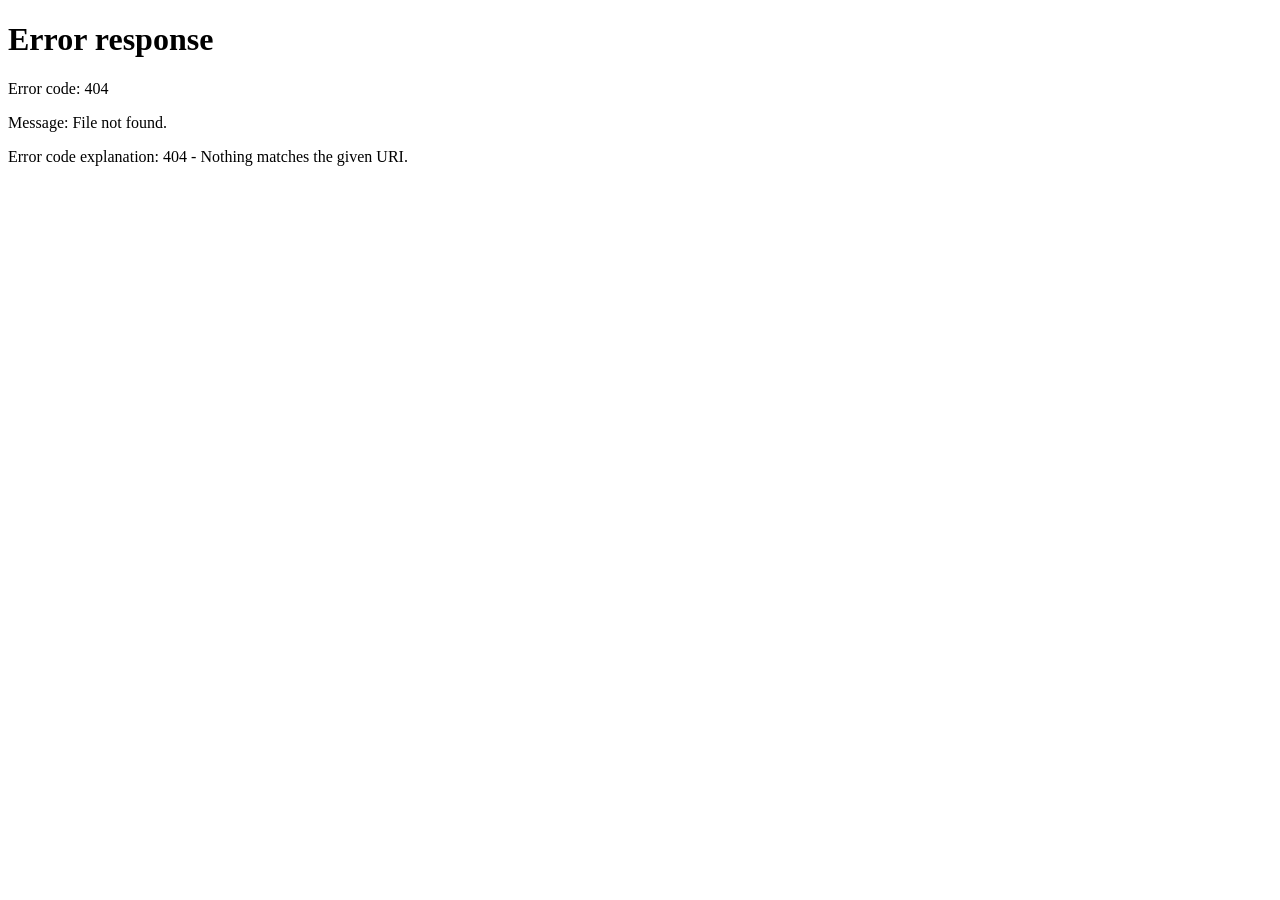
==== index.html @ aad043ec "Add faculty landing page for QR attendance" ====
<!doctype html><html lang="en"><head><meta charset="utf-8"><meta name="viewport" content="width=device-width,initial-scale=1"><title>IGMCRI UG Attendance</title><meta http-equiv="refresh" content="0;url=Dynamic_QR_Faculty.html"></head><body><a href="Dynamic_QR_Faculty.html">Open Faculty QR Generator</a></body></html>
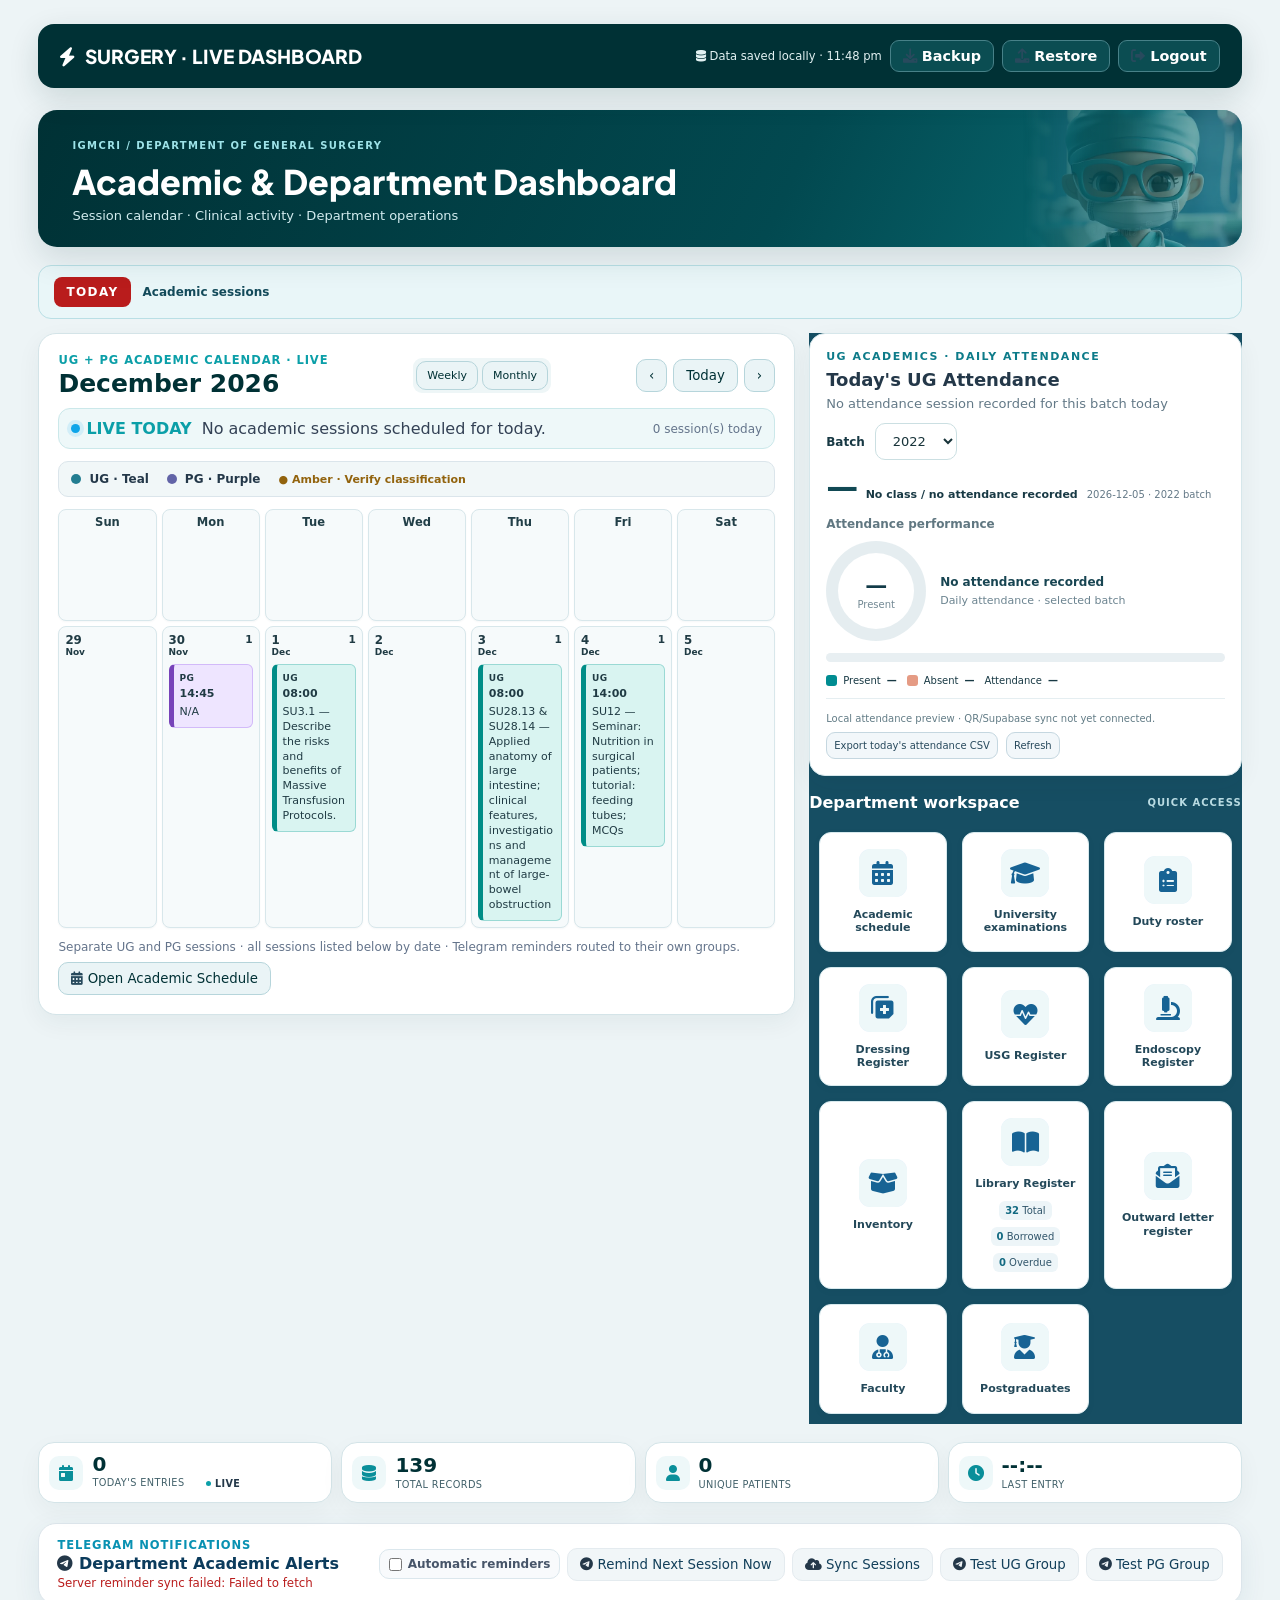
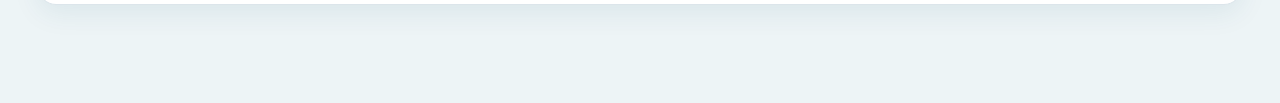
==== commit 7638904b: "Publish latest IGMCRI General Surgery dashboard" ====
--- a/index.html
+++ b/index.html
@@ -1 +1,4138 @@
-<!doctype html><html lang="en"><head><meta charset="utf-8"><meta name="viewport" content="width=device-width,initial-scale=1"><title>IGMCRI UG Attendance</title><meta http-equiv="refresh" content="0;url=Dynamic_QR_Faculty.html"></head><body><a href="Dynamic_QR_Faculty.html">Open Faculty QR Generator</a></body></html>+<!DOCTYPE html>
+<html lang="en">
+<head>
+    <meta charset="UTF-8">
+    <meta name="viewport" content="width=device-width, initial-scale=1.0">
+    <title>Department of General Surgery | IGMC &amp; RI, Puducherry</title>
+    <meta name="description" content="Department of General Surgery, IGMC & RI Puducherry — academic calendar, clinical registers, teaching and departmental resources.">
+    <!-- Font Awesome 6 (free) -->
+    <link rel="stylesheet" href="https://cdnjs.cloudflare.com/ajax/libs/font-awesome/6.0.0-beta3/css/all.min.css">
+    <style>
+        * {
+            margin: 0;
+            padding: 0;
+            box-sizing: border-box;
+            font-family: 'Segoe UI', Roboto, system-ui, sans-serif;
+        }
+
+        body {
+            background: #f1f5f9;
+            min-height: 100vh;
+            display: flex;
+            align-items: center;
+            justify-content: center;
+        }
+
+        /* ---------- LOGIN ---------- */
+        #loginPage {
+            width: 100%;
+            max-width: 420px;
+            padding: 20px;
+        }
+
+        .login-card {
+            background: white;
+            border-radius: 28px;
+            padding: 40px 30px;
+            box-shadow: 0 20px 40px rgba(0,0,0,0.08);
+            text-align: center;
+        }
+
+        .login-card .institute {
+            font-size: 1.1rem;
+            font-weight: 500;
+            color: #1e4a6b;
+            letter-spacing: 0.3px;
+        }
+
+        .login-card h2 {
+            color: #0b3b5c;
+            font-weight: 600;
+            font-size: 1.4rem;
+            margin: 6px 0 4px;
+        }
+
+        .login-card .sub {
+            color: #2c6b8f;
+            font-weight: 400;
+            font-size: 0.9rem;
+            margin-bottom: 28px;
+            border-bottom: 2px solid #e2e8f0;
+            padding-bottom: 14px;
+        }
+
+        .input-group {
+            margin-bottom: 18px;
+            text-align: left;
+        }
+
+        .input-group label {
+            display: block;
+            font-size: 0.8rem;
+            font-weight: 600;
+            color: #334155;
+            margin-bottom: 5px;
+            letter-spacing: 0.5px;
+        }
+
+        .input-group input {
+            width: 100%;
+            padding: 12px 16px;
+            border: 1.5px solid #d1d9e6;
+            border-radius: 14px;
+            font-size: 0.95rem;
+            transition: 0.2s;
+            background: #fafcff;
+        }
+
+        .input-group input:focus {
+            outline: none;
+            border-color: #1e6f9f;
+            box-shadow: 0 0 0 3px rgba(30, 111, 159, 0.12);
+        }
+
+        .login-btn {
+            width: 100%;
+            padding: 13px;
+            background: #0b3b5c;
+            color: white;
+            border: none;
+            border-radius: 40px;
+            font-size: 1rem;
+            font-weight: 600;
+            cursor: pointer;
+            transition: 0.2s;
+            margin-top: 6px;
+        }
+
+        .login-btn:hover {
+            background: #134b70;
+            transform: scale(1.01);
+        }
+
+        .forgot {
+            display: block;
+            margin-top: 16px;
+            font-size: 0.8rem;
+            color: #4a6f8a;
+            text-decoration: none;
+        }
+
+        .forgot:hover {
+            text-decoration: underline;
+        }
+
+        /* ---------- DASHBOARD ---------- */
+        #dashboardPage {
+            display: none;
+            width: 100%;
+            max-width: 1360px;
+            padding: 24px;
+            margin: 0 auto;
+        }
+
+        .dash-header {
+            display: flex;
+            justify-content: space-between;
+            align-items: center;
+            background: white;
+            padding: 14px 28px;
+            border-radius: 40px;
+            box-shadow: 0 4px 12px rgba(0,0,0,0.02);
+            margin-bottom: 32px;
+            flex-wrap: wrap;
+        }
+
+        .dash-header h1 {
+            font-size: 1.4rem;
+            font-weight: 600;
+            color: #0b3b5c;
+        }
+
+        .dash-header h1 i {
+            color: #1e6f9f;
+            margin-right: 10px;
+        }
+
+        .dash-header .logout-btn {
+            background: #eef2f6;
+            border: none;
+            padding: 8px 22px;
+            border-radius: 40px;
+            font-weight: 600;
+            color: #1e293b;
+            cursor: pointer;
+            transition: 0.2s;
+            font-size: 0.9rem;
+        }
+
+        .dash-header .logout-btn:hover {
+            background: #d1d9e6;
+        }
+
+        /* Live Stats Bar */
+        .live-stats {
+            display: grid;
+            grid-template-columns: repeat(4, 1fr);
+            gap: 16px;
+            margin-bottom: 28px;
+        }
+
+        .stat-card {
+            background: white;
+            padding: 18px 16px;
+            border-radius: 20px;
+            box-shadow: 0 2px 8px rgba(0,0,0,0.04);
+            border: 1px solid #eef2f6;
+            text-align: center;
+        }
+
+        .stat-card .stat-number {
+            font-size: 2.2rem;
+            font-weight: 700;
+            color: #0b3b5c;
+        }
+
+        .stat-card .stat-label {
+            font-size: 0.75rem;
+            color: #64748b;
+            margin-top: 4px;
+            text-transform: uppercase;
+            letter-spacing: 0.5px;
+        }
+
+        .stat-card .stat-icon {
+            font-size: 1.6rem;
+            color: #1e6f9f;
+            margin-bottom: 6px;
+        }
+
+        .stat-card.today {
+            border-left: 4px solid #0b5c3b;
+        }
+
+        .stat-card.total {
+            border-left: 4px solid #1e6f9f;
+        }
+
+        @media (max-width: 700px) {
+            .live-stats {
+                grid-template-columns: repeat(2, 1fr);
+            }
+        }
+
+        /* grid – 3 columns on large, 2 on medium, 1 on small */
+        .grid {
+            display: grid;
+            grid-template-columns: repeat(3, 1fr);
+            gap: 24px;
+        }
+
+        @media (max-width: 900px) {
+            .grid {
+                grid-template-columns: repeat(2, 1fr);
+            }
+        }
+
+        @media (max-width: 550px) {
+            .grid {
+                grid-template-columns: 1fr;
+            }
+        }
+
+        .card {
+            background: white;
+            padding: 28px 12px 20px;
+            border-radius: 30px;
+            box-shadow: 0 8px 20px rgba(0,0,0,0.02);
+            transition: 0.2s ease;
+            text-align: center;
+            border: 1px solid #eef2f6;
+            cursor: pointer;
+            display: flex;
+            flex-direction: column;
+            align-items: center;
+        }
+
+        .card:hover {
+            transform: translateY(-6px);
+            box-shadow: 0 18px 36px rgba(11, 59, 92, 0.06);
+            border-color: #cbdae9;
+        }
+
+        .card i {
+            font-size: 2.2rem;
+            color: #1e6f9f;
+            margin-bottom: 12px;
+            background: #e8f0fe;
+            padding: 14px;
+            border-radius: 30px;
+            width: 68px;
+            height: 68px;
+            display: flex;
+            align-items: center;
+            justify-content: center;
+        }
+
+        .card h3 {
+            font-size: 0.95rem;
+            font-weight: 600;
+            color: #0b2a40;
+            margin-bottom: 4px;
+        }
+
+        .card p {
+            font-size: 0.7rem;
+            color: #64748b;
+            letter-spacing: 0.2px;
+        }
+
+        /* ---------- MODAL ---------- */
+        .modal-overlay {
+            position: fixed;
+            top: 0;
+            left: 0;
+            width: 100%;
+            height: 100%;
+            background: rgba(0,0,0,0.3);
+            backdrop-filter: blur(4px);
+            display: none;
+            align-items: center;
+            justify-content: center;
+            z-index: 999;
+            padding: 20px;
+        }
+
+        .modal {
+            background: white;
+            max-width: 1100px;
+            width: 100%;
+            border-radius: 32px;
+            padding: 32px 30px 28px;
+            box-shadow: 0 30px 60px rgba(0,0,0,0.15);
+            animation: fadeUp 0.2s ease;
+            max-height: 85vh;
+            overflow-y: auto;
+        }
+
+        @keyframes fadeUp {
+            0% { opacity: 0; transform: scale(0.96) translateY(16px); }
+            100% { opacity: 1; transform: scale(1) translateY(0); }
+        }
+
+        .modal h2 {
+            font-size: 1.4rem;
+            font-weight: 600;
+            color: #0b3b5c;
+            margin-bottom: 4px;
+            display: flex;
+            align-items: center;
+            gap: 10px;
+        }
+
+        .modal .close-btn {
+            float: right;
+            background: none;
+            border: none;
+            font-size: 1.8rem;
+            line-height: 1;
+            cursor: pointer;
+            color: #94a3b8;
+            transition: 0.2s;
+        }
+
+        .modal .close-btn:hover {
+            color: #1e293b;
+        }
+
+        .modal hr {
+            margin: 16px 0 20px;
+            border: 1px solid #edf2f7;        }
+
+        .modal label {
+            font-weight: 600;
+            font-size: 0.8rem;
+            color: #334155;
+            display: block;
+            margin-top: 14px;
+            margin-bottom: 4px;
+        }
+
+        .modal input, .modal textarea, .modal select {
+            width: 100%;
+            padding: 10px 14px;
+            border: 1.5px solid #d1d9e6;
+            border-radius: 14px;
+            font-size: 0.9rem;
+            background: #fafcff;
+            transition: 0.2s;
+        }
+
+        .modal input:focus, .modal textarea:focus, .modal select:focus {
+            outline: none;
+            border-color: #1e6f9f;
+            box-shadow: 0 0 0 3px rgba(30, 111, 159, 0.08);
+        }
+
+        .modal .btn-primary {
+            background: #0b3b5c;
+            color: white;
+            border: none;
+            padding: 12px 22px;
+            border-radius: 40px;
+            font-weight: 600;
+            cursor: pointer;
+            margin-top: 18px;
+            transition: 0.2s;
+            width: 100%;
+        }
+
+        .modal .btn-primary:hover {
+            background: #134b70;
+        }
+
+        .modal .btn-secondary {
+            background: #e8f0fe;
+            color: #0b3b5c;
+            border: none;
+            padding: 10px 18px;
+            border-radius: 40px;
+            font-weight: 600;
+            cursor: pointer;
+            margin-top: 10px;
+            transition: 0.2s;
+            width: 100%;
+        }
+
+        .modal .btn-secondary:hover {
+            background: #d1e0f5;
+        }
+
+        .modal .btn-success {
+            background: #0b5c3b;
+            color: white;
+            border: none;
+            padding: 10px 18px;
+            border-radius: 40px;
+            font-weight: 600;
+            cursor: pointer;
+            margin-top: 10px;
+            transition: 0.2s;
+        }
+
+        .modal .btn-success:hover {
+            background: #0f7048;
+        }
+
+        .btn-group {
+            display: flex;
+            gap: 12px;
+            flex-wrap: wrap;
+            margin-top: 16px;
+        }
+
+        .btn-group .btn-success, .btn-group .btn-secondary {
+            flex: 1;
+            min-width: 120px;
+            margin-top: 0;
+        }
+
+        .list-item {
+            background: #f8fafc;
+            padding: 12px 16px;
+            border-radius: 16px;
+            margin-top: 12px;
+            border-left: 4px solid #1e6f9f;
+            font-size: 0.9rem;
+            display: flex;
+            justify-content: space-between;
+            align-items: center;
+        }
+
+        .list-item .del {
+            color: #b91c1c;
+            cursor: pointer;
+            font-weight: 600;
+            background: none;
+            border: none;
+            font-size: 0.85rem;
+        }
+
+        .list-item .del:hover {
+            text-decoration: underline;
+        }
+
+        .flex-row {
+            display: flex;
+            gap: 12px;
+            flex-wrap: wrap;
+        }
+
+        .flex-row input, .flex-row select {
+            flex: 1;
+            min-width: 120px;
+        }
+
+        .table-wrapper {
+            overflow-x: auto;
+            margin-top: 16px;
+        }
+
+        .mini-table {
+            width: 100%;
+            border-collapse: collapse;
+            font-size: 0.8rem;
+        }
+
+        .mini-table th {
+            background: #e8f0fe;
+            color: #0b3b5c;
+            padding: 8px 10px;
+            text-align: left;
+            border: 1px solid #d1d9e6;
+            font-weight: 600;
+            white-space: nowrap;
+        }
+
+        .mini-table td {
+            padding: 8px 10px;
+            border: 1px solid #d1d9e6;
+            vertical-align: middle;
+        }
+
+        .mini-table .del-cell {
+            text-align: center;
+        }
+
+        .mini-table .today-row {
+            background: #f0fdf4;
+        }
+
+        .mini-table .today-row td {
+            border-color: #86efac;
+        }
+
+        .sub-tab {
+            display: flex;
+            gap: 12px;
+            margin-bottom: 16px;
+            flex-wrap: wrap;
+        }
+
+        .sub-tab button {
+            background: #eef2f6;
+            border: none;
+            padding: 8px 20px;
+            border-radius: 40px;
+            font-weight: 600;
+            color: #1e293b;
+            cursor: pointer;
+            transition: 0.2s;
+            font-size: 0.85rem;
+        }
+
+        .sub-tab button.active {
+            background: #0b3b5c;
+            color: white;
+        }
+
+        .sub-tab button:hover {
+            background: #d1d9e6;
+        }
+
+        .sub-tab button.active:hover {
+            background: #134b70;
+        }
+
+        .tab-content {
+            display: none;
+        }
+
+        .tab-content.active {
+            display: block;
+        }
+
+        .monthly-grid {
+            display: grid;
+            grid-template-columns: repeat(7, 1fr);
+            gap: 6px;
+            margin-top: 12px;
+        }
+
+        .monthly-grid .day-header {
+            font-weight: 600;
+            color: #0b3b5c;
+            text-align: center;
+            font-size: 0.75rem;
+            padding: 4px;
+        }
+
+        .monthly-grid .day-cell {
+            background: #f8fafc;
+            border-radius: 10px;
+            padding: 8px 4px;
+            text-align: center;
+            font-size: 0.8rem;
+            min-height: 50px;
+            border: 1px solid #eef2f6;
+        }
+
+        .monthly-grid .day-cell .date {
+            font-weight: 600;
+            color: #0b3b5c;
+        }
+
+        .monthly-grid .day-cell .event {
+            font-size: 0.6rem;
+            color: #1e6f9f;
+            background: #e8f0fe;
+            border-radius: 8px;
+            padding: 2px 6px;
+            margin-top: 3px;
+            display: inline-block;
+        }
+
+        .duty-form-grid, .us-form-grid {
+            display: grid;
+            grid-template-columns: 1fr 1fr;
+            gap: 12px;
+        }
+
+        .live-badge {
+            background: #dc2626;
+            color: white;
+            font-size: 0.6rem;
+            padding: 2px 10px;
+            border-radius: 40px;
+            animation: pulse 2s infinite;
+            display: inline-block;
+            margin-left: 8px;
+        }
+
+        @keyframes pulse {
+            0% { opacity: 1; }
+            50% { opacity: 0.5; }
+            100% { opacity: 1; }
+        }
+
+        @media (max-width: 600px) {
+            .duty-form-grid, .us-form-grid {
+                grid-template-columns: 1fr;
+            }
+        }
+
+        @media (max-width: 500px) {
+            .modal { padding: 22px 16px; }
+            .monthly-grid { grid-template-columns: repeat(7, 1fr); gap: 4px; }
+            .monthly-grid .day-cell { min-height: 40px; padding: 4px 2px; font-size: 0.7rem; }
+        }
+    
+        /* ---------- CALM CYAN-BLUE DAILY-USE THEME ---------- */
+        :root {
+            --primary: #197f8c;
+            --primary-dark: #155e68;
+            --primary-soft: #e8f6f7;
+            --primary-pale: #f4fbfb;
+            --border-cyan: #c9e4e7;
+            --text-dark: #18343a;
+            --text-muted: #61777c;
+            --surface: #ffffff;
+            --page: #f4f8f9;
+        }
+
+        body {
+            background: var(--page) !important;
+            color: var(--text-dark);
+        }
+
+        .sidebar, .side-nav, .navigation, aside {
+            background: #164e63 !important;
+        }
+
+        .sidebar a, .side-nav a, .navigation a, aside a {
+            background: transparent !important;
+            border-color: rgba(255,255,255,.10) !important;
+        }
+
+        .sidebar a:hover, .side-nav a:hover, .navigation a:hover, aside a:hover,
+        .sidebar a.active, .side-nav a.active, .navigation a.active, aside a.active {
+            background: #237d88 !important;
+        }
+
+        button, .btn, input[type="button"], input[type="submit"] {
+            background: var(--primary);
+            border-color: var(--primary);
+            box-shadow: none !important;
+        }
+
+        button:hover, .btn:hover, input[type="button"]:hover, input[type="submit"]:hover {
+            background: var(--primary-dark);
+            border-color: var(--primary-dark);
+        }
+
+        .card, .panel, .module-card, .dashboard-card, .section-card,
+        .login-card, .stat-card, .table-card {
+            border-color: var(--border-cyan) !important;
+            box-shadow: 0 3px 12px rgba(22,78,99,.07) !important;
+        }
+
+        input, select, textarea {
+            border-color: #cbdfe2 !important;
+            background: #fff !important;
+            color: var(--text-dark) !important;
+        }
+
+        input:focus, select:focus, textarea:focus {
+            border-color: var(--primary) !important;
+            box-shadow: 0 0 0 3px rgba(25,127,140,.10) !important;
+            outline: none;
+        }
+
+        table thead th, .table thead th {
+            background: #dff1f3 !important;
+            color: #155e68 !important;
+            border-color: #c5e2e5 !important;
+        }
+
+        table tbody tr:hover {
+            background: #f4fbfb !important;
+        }
+        .badge, .status-badge {
+            box-shadow: none !important;
+        }
+
+        .quick-action, .quick-actions button {
+            background: #f8fcfc !important;
+            border-color: var(--border-cyan) !important;
+            color: var(--text-dark) !important;
+        }
+
+        .quick-action:hover, .quick-actions button:hover {
+            background: var(--primary-soft) !important;
+        }
+
+        h1, h2, h3, h4, .section-title, .module-title {
+            color: #155e68;
+        }
+
+        .text-primary, .primary, .link-primary {
+            color: var(--primary) !important;
+        }
+
+        .header, header {
+            background: rgba(255,255,255,.98) !important;
+            border-bottom-color: var(--border-cyan) !important;
+        }
+
+        /* Reduce visual noise for routine departmental use */
+        .shadow, .shadow-sm, .shadow-lg {
+            box-shadow: 0 3px 12px rgba(22,78,99,.07) !important;
+        }
+
+        .tile, .module-tile {
+            transition: background .15s ease, border-color .15s ease !important;
+        }
+
+        .tile:hover, .module-tile:hover {
+            transform: none !important;
+            border-color: #9fcdd2 !important;
+        }
+
+    
+/* Accessibility and visual consistency patch: institutional navy/teal, high-contrast calendar */
+:root { --brand-navy:#172B4D; --brand-teal:#0F766E; --brand-white:#FFFFFF; --brand-soft:#F5F7FA; --brand-text:#263238; --brand-muted:#5B6777; --brand-border:#DCE3EA; }
+body { color:#263238 !important; background:#F3F6F9 !important; }
+header, .topbar, .app-header { background:#FFFFFF !important; color:#172B4D !important; }
+header *, .topbar *, .app-header * { color:inherit; }
+.dashboard-calendar-grid > div, .monthly-grid .day-cell, .calendar-grid .day-cell {
+  background:#FFFFFF !important; color:#263238 !important; border:1px solid #DCE3EA !important;
+  border-radius:9px !important; box-shadow:0 1px 2px rgba(23,43,77,.04);
+}
+.dashboard-calendar-grid > div *,.monthly-grid .day-cell *,.calendar-grid .day-cell * {
+  color:#263238 !important; text-shadow:none !important;
+}
+.dashboard-calendar-grid > div:has(.session), .dashboard-calendar-grid > div:has(.event),
+.monthly-grid .day-cell.has-event, .calendar-grid .day-cell.has-event {
+  background:#EAF5F4 !important; border-color:#0F766E !important;
+}
+#dashboardAcademicCalendar [style*="background:#f0fbff"],
+#dashboardAcademicCalendar [style*="background: #f0fbff"],
+#dashboardAcademicCalendar [style*="background:#EEF8F9"] {
+  background:#EAF5F4 !important; color:#263238 !important; border-color:#B7DCD7 !important;
+}
+#dashboardAcademicCalendar [style*="background:#fff4b8"],
+#dashboardAcademicCalendar [style*="background: #fff4b8"] {
+  background:#FFF7D6 !important; color:#263238 !important;
+}
+#dashboardAcademicCalendar [style*="color:#ffe45e"],
+#dashboardAcademicCalendar [style*="color: #ffe45e"],
+#dashboardAcademicCalendar [style*="color:var(--galaxy-gold)"] { color:#263238 !important; }
+#dashboardAcademicCalendar button { background:#FFFFFF !important; color:#172B4D !important; border:1px solid #CBD5E1 !important; }
+#dashboardAcademicCalendar h2 { color:#172B4D !important; }
+#dashboardAcademicCalendar .session, #dashboardAcademicCalendar .event {
+  background:#DCEFEA !important; color:#17443F !important; border:1px solid #B7DCD7 !important;
+}
+#dashboardAcademicCalendar .session *, #dashboardAcademicCalendar .event * { color:#17443F !important; }
+.stat-card, .stat-tile, .dashboard-stat { background:#FFFFFF !important; color:#172B4D !important; }
+.stat-card *, .stat-tile *, .dashboard-stat * { text-shadow:none !important; }
+.dashboard-card, .panel, .section-card { color:#263238; }
+.dashboard-card h1,.dashboard-card h2,.dashboard-card h3,.panel h1,.panel h2,.panel h3,.section-card h1,.section-card h2,.section-card h3 { color:#172B4D; }
+button:focus-visible, a:focus-visible, input:focus-visible, select:focus-visible { outline:3px solid #0F766E !important; outline-offset:2px; }
+@media (max-width:760px) {
+  .dashboard-calendar-grid { grid-template-columns:repeat(7,minmax(0,1fr)) !important; gap:3px !important; }
+  .dashboard-calendar-grid > div { min-width:0 !important; overflow-wrap:anywhere; font-size:.72rem; }
+}
+
+</style>
+
+<style>
+@media(max-width:900px){.us-form-grid{grid-template-columns:1fr!important}.mini-table{font-size:11px}.table-wrapper{overflow-x:auto}.modal{max-width:98vw!important}.modal-body{overflow-x:auto}}
+</style>
+<style>
+
+/* =========================================================
+   MODERN DEPARTMENT APP UI — INSPIRED BY THE UPLOADED MOBILE
+   REFERENCE: compact cards, clear hierarchy, minimal colour.
+   FUNCTIONALITY/JS/IDs ARE UNCHANGED.
+   Palette: Navy + Teal + White/neutral surfaces.
+   ========================================================= */
+:root{
+  --ds-navy:#123F5A;
+  --ds-teal:#0B9FA8;
+  --ds-white:#FFFFFF;
+  --ds-bg:#F5F8FA;
+  --ds-line:#E4EBEF;
+  --ds-text:#183247;
+  --ds-muted:#6B7C88;
+  --ds-shadow:0 8px 24px rgba(18,63,90,.08);
+}
+html{background:var(--ds-bg)}
+body{background:var(--ds-bg);color:var(--ds-text);align-items:flex-start;padding:0}
+
+#loginPage{max-width:430px;padding:28px 18px}
+.login-card{border:1px solid var(--ds-line);border-radius:24px;padding:30px 24px;box-shadow:var(--ds-shadow)}
+.login-card .institute,.login-card h2{color:var(--ds-navy)}
+.login-card .sub{color:var(--ds-teal);border-bottom-color:var(--ds-line)}
+.input-group input{border-color:var(--ds-line);background:#fff;border-radius:12px}
+.input-group input:focus{border-color:var(--ds-teal);box-shadow:0 0 0 3px rgba(11,159,168,.10)}
+.login-btn{background:var(--ds-navy);border-radius:12px}
+.login-btn:hover{background:var(--ds-navy);transform:translateY(-1px)}
+.forgot{color:var(--ds-teal)}
+
+#dashboardPage{max-width:1240px;padding:18px 18px 42px}
+.dash-header{position:sticky;top:10px;z-index:20;padding:12px 16px;margin-bottom:14px;border:1px solid var(--ds-line);border-radius:18px;box-shadow:var(--ds-shadow)}
+.dash-header h1{font-size:1.02rem;color:var(--ds-navy);letter-spacing:.01em}
+.dash-header h1 i{color:var(--ds-teal);margin-right:7px}
+.dash-header .logout-btn{background:#F4F7F8;color:var(--ds-navy);border:1px solid var(--ds-line);padding:7px 12px;border-radius:10px}
+.dash-header .logout-btn:hover{background:#fff}
+#storageStatus{color:var(--ds-muted)!important}
+
+.live-stats{grid-template-columns:repeat(4,minmax(0,1fr));gap:9px;margin-bottom:12px}
+.stat-card{padding:11px 10px;border-radius:15px;border:1px solid var(--ds-line);box-shadow:none;text-align:left;display:grid;grid-template-columns:34px 1fr;grid-template-rows:auto auto;column-gap:9px;align-items:center}
+.stat-card .stat-icon{grid-row:1 / span 2;font-size:1rem;color:var(--ds-teal);background:#EEF8F9;width:34px;height:34px;border-radius:10px;display:flex;align-items:center;justify-content:center;margin:0}
+.stat-card .stat-number{font-size:1.25rem;color:var(--ds-navy);line-height:1}
+.stat-card .stat-label{font-size:.61rem;color:var(--ds-muted);margin-top:2px;letter-spacing:.04em}
+.stat-card.today,.stat-card.total{border-left:1px solid var(--ds-line)}
+.live-badge{display:inline-flex;align-items:center;gap:4px;color:var(--ds-teal);font-weight:800}
+.live-badge:before{content:'';width:5px;height:5px;border-radius:50%;background:var(--ds-teal);animation:dsPulse 1.6s infinite}
+@keyframes dsPulse{0%,100%{opacity:1;box-shadow:0 0 0 0 rgba(11,159,168,.28)}50%{opacity:.55;box-shadow:0 0 0 5px rgba(11,159,168,0)}}
+
+#academicCalendarPanel{margin:0 0 12px!important;background:#fff!important;border:1px solid var(--ds-line)!important;border-radius:18px!important;box-shadow:var(--ds-shadow)!important;padding:14px!important}
+#dashboardAcademicCalendar h2{color:var(--ds-navy)!important}
+#dashboardAcademicCalendar button,.btn-secondary{background:#F1F6F8!important;color:var(--ds-navy)!important;border:1px solid var(--ds-line)!important;border-radius:10px!important;padding:8px 12px!important}
+#dashboardAcademicCalendar button:hover,.btn-secondary:hover{background:#fff!important;border-color:var(--ds-teal)!important}
+#dashboardAcademicCalendar [style*="background:#f0fbff"],#dashboardAcademicCalendar [style*="background: #f0fbff"]{background:#EEF8F9!important;border-color:#CBE8EA!important}
+#dashboardAcademicCalendar [style*="color:#0891b2"],#dashboardAcademicCalendar [style*="color:#0b7285"],#dashboardAcademicCalendar [style*="color:#0e7490"]{color:var(--ds-teal)!important}
+.dashboard-calendar-grid>div{border-radius:9px!important}
+
+.grid{grid-template-columns:repeat(4,minmax(0,1fr));gap:10px}
+.card{min-height:132px;padding:17px 12px 14px;border-radius:17px;border:1px solid var(--ds-line);box-shadow:0 4px 14px rgba(18,63,90,.045);background:#fff;transition:transform .18s ease,box-shadow .18s ease,border-color .18s ease}
+.card:hover{transform:translateY(-3px);box-shadow:0 12px 24px rgba(18,63,90,.10);border-color:#C9DDE3}
+.card i{font-size:1.35rem;color:var(--ds-navy);background:#EEF8F9;padding:10px;border-radius:12px;width:48px;height:48px;margin-bottom:10px}
+.card h3{font-size:.78rem;color:var(--ds-navy);margin-bottom:3px}
+.card p{font-size:.62rem;color:var(--ds-muted);line-height:1.35}
+
+.modal-overlay{background:rgba(18,63,90,.25);backdrop-filter:blur(5px);padding:12px}
+.modal{max-width:1060px;border-radius:20px;padding:20px;box-shadow:0 24px 60px rgba(18,63,90,.18);border:1px solid var(--ds-line)}
+.modal h2{font-size:1.15rem;color:var(--ds-navy)}
+.modal .close-btn{font-size:1.5rem;color:var(--ds-muted)}
+.modal hr{border-color:var(--ds-line);margin:12px 0 15px}
+.modal label{color:var(--ds-text)}
+.modal input,.modal textarea,.modal select{border-color:var(--ds-line);background:#fff;border-radius:10px}
+.modal input:focus,.modal textarea:focus,.modal select:focus{border-color:var(--ds-teal);box-shadow:0 0 0 3px rgba(11,159,168,.09)}
+.modal .btn-primary{background:var(--ds-navy);border-radius:10px}
+.modal .btn-primary:hover{background:var(--ds-navy)}
+.modal .btn-success{background:var(--ds-teal);border-radius:10px}
+.modal .btn-success:hover{background:var(--ds-teal)}
+.modal .btn-secondary{border-radius:10px}
+.list-item{background:#F7FAFB;border-left-color:var(--ds-teal);border-radius:11px;padding:10px 12px}
+
+/* Keep dense clinical tables readable */
+.table-wrapper{border:1px solid var(--ds-line);border-radius:12px}
+table th{background:#EEF8F9!important;color:var(--ds-navy)!important}
+table td,table th{border-color:var(--ds-line)!important}
+
+@media(max-width:1050px){
+  .grid{grid-template-columns:repeat(3,minmax(0,1fr))}
+}
+@media(max-width:760px){
+  #dashboardPage{padding:10px 10px 30px}
+  .dash-header{position:relative;top:auto;border-radius:15px;padding:11px 12px}
+  .dash-header h1{font-size:.88rem}
+  .live-stats{grid-template-columns:repeat(2,minmax(0,1fr))}
+  .grid{grid-template-columns:repeat(2,minmax(0,1fr));gap:8px}
+  .card{min-height:116px;padding:14px 9px 12px;border-radius:14px}
+  .card i{width:42px;height:42px;font-size:1.15rem;margin-bottom:8px}
+  .card h3{font-size:.72rem}
+  #academicCalendarPanel{padding:10px!important;border-radius:15px!important}
+  .dashboard-calendar-grid{gap:3px!important}
+  .dashboard-calendar-grid>div{min-height:64px!important;padding:4px!important}
+}
+@media(max-width:430px){
+  .dash-header>div:last-child{width:100%;justify-content:flex-start!important;margin-top:5px}
+  .dash-header .logout-btn{font-size:.66rem;padding:6px 8px}
+  .stat-card{grid-template-columns:28px 1fr;padding:9px}
+  .stat-card .stat-icon{width:28px;height:28px;font-size:.8rem}
+  .stat-card .stat-number{font-size:1.05rem}
+  .stat-card .stat-label{font-size:.56rem}
+  .card p{font-size:.58rem}
+}
+
+</style>
+
+
+
+
+
+
+
+
+
+<!-- IGMCRI CINEMATIC INSTITUTIONAL DESIGN LAYER -->
+
+
+
+
+
+
+
+
+
+
+
+
+
+
+
+
+
+
+<style id="designed-from-scratch-2026">
+@import url('https://fonts.googleapis.com/css2?family=DM+Sans:wght@400;500;600;700;800&family=Plus+Jakarta+Sans:wght@400;500;600;700;800&display=swap');
+:root{color-scheme:light;--bg:#f4f7f9;--card:#ffffff;--text:#243849;--muted:#526879;--stroke:#dce5eb;--blue:#336783;--tint:#edf5f7}
+*{box-sizing:border-box}
+html{scroll-behavior:smooth}
+body{display:block!important;min-height:100vh;background:var(--bg)!important;color:var(--text)!important;font-family:'DM Sans',sans-serif!important}
+#loginPage{width:100%;max-width:none;min-height:100vh;padding:32px;display:flex;align-items:center;justify-content:center;background:radial-gradient(circle at 80% 15%,#dceef2,transparent 42%),#f4f7f9}
+#loginPage .login-card{width:min(440px,100%);background:#fff;border:1px solid var(--stroke);border-radius:24px;padding:42px;box-shadow:0 20px 55px #3c617a1a;text-align:left}
+#loginPage .institute{font-size:14px;color:var(--blue);font-weight:800}
+#loginPage h2{font:800 28px/1.22 'Plus Jakarta Sans',sans-serif;color:var(--text);margin:20px 0 12px}
+#loginPage .sub{color:var(--muted);font-size:14px;border-color:var(--stroke)}
+#loginPage label{color:var(--text);font-weight:700}
+#loginPage input{background:#f9fbfc;color:var(--text);border:1px solid #b6c8d4;border-radius:10px}
+#loginPage .login-btn{background:#336783;color:#fff;border-radius:10px}
+#loginPage .forgot{color:var(--blue)}
+#dashboardPage{display:none;width:100%;max-width:1580px;padding:24px clamp(14px,3vw,48px) 80px;margin:0 auto;background:var(--bg);color:var(--text)}
+body.surgery-logged-in #loginPage{display:none!important}
+body.surgery-logged-in #dashboardPage{display:block!important}
+#dashboardPage .dash-header{background:#fff;border:1px solid var(--stroke);border-radius:16px;box-shadow:0 4px 18px #31556c0b;padding:16px 22px;margin-bottom:22px}
+#dashboardPage .dash-header h1{color:var(--text);font:800 clamp(15px,1.5vw,21px) 'Plus Jakarta Sans',sans-serif}
+#dashboardPage .dash-header i{color:var(--blue)}
+#departmentHero{display:flex;position:relative;isolation:isolate;min-height:480px;overflow:hidden;border-radius:25px;border:1px solid #d4e2e9;background:linear-gradient(112deg,#fff 0%,#f5fafb 58%,#d9eaf0 100%);box-shadow:0 12px 32px #31556c13;padding:clamp(30px,5vw,72px);margin:0 0 24px}
+#departmentHero .hero-content{position:relative;z-index:2;width:66%;max-width:790px}
+#departmentHero .hero-kicker{display:flex;align-items:center;gap:10px;flex-wrap:wrap;color:#376a80;font-size:11px;font-weight:800;letter-spacing:.11em}
+#departmentHero .hero-dot{width:9px;height:9px;border-radius:50%;background:#438b87}
+#departmentHero .hero-kicker-sep{color:#94abb8}
+#departmentHero h2{font:800 clamp(43px,5vw,79px)/1.12 'Plus Jakarta Sans',sans-serif;letter-spacing:-.065em;color:#233c4d;margin:40px 0 22px}
+#departmentHero h2 em{font-style:normal;color:#427f91}
+#departmentHero p{max-width:565px;color:#4a6373;font:500 clamp(14px,1.1vw,17px)/1.75 'DM Sans',sans-serif}
+#departmentHero .hero-actions{display:flex;gap:12px;flex-wrap:wrap;margin-top:30px}
+#departmentHero .hero-link{display:inline-flex;align-items:center;gap:10px;border-radius:11px;text-decoration:none;font-size:13px;font-weight:800;padding:15px 19px;transition:transform .2s}
+#departmentHero .hero-link:hover{transform:translateY(-2px)}
+#departmentHero .hero-primary{background:#326782;color:#fff;border:1px solid #326782}
+#departmentHero .hero-secondary{background:#fff;color:#27495e;border:1px solid #b9d0dc}
+#departmentHero .hero-footer{display:flex;gap:20px;flex-wrap:wrap;margin-top:48px;color:#5a7180;font-size:11px;font-weight:700}
+#departmentHero .hero-footer i{color:#397e88;margin-right:4px}
+#departmentHero .hero-visual{position:absolute;right:0;top:0;bottom:0;width:42%;z-index:1;mask-image:linear-gradient(to right,transparent 0%,#000 35%);-webkit-mask-image:linear-gradient(to right,transparent 0%,#000 35%);opacity:.84}
+#departmentHero .hero-visual img{width:100%;height:100%;object-fit:cover;object-position:center 27%;filter:saturate(.67) brightness(1.13)}
+#dashboardPage .workspace-heading{display:flex;align-items:end;justify-content:space-between;margin:32px 0 16px}
+#dashboardPage .workspace-heading h2{font:800 25px 'Plus Jakarta Sans',sans-serif;color:var(--text);margin:5px 0}
+#dashboardPage .workspace-heading p{color:var(--muted);font-size:13px}
+#dashboardPage .section-kicker{font-size:10px;letter-spacing:.15em;color:#437b91;font-weight:800}
+#dashboardPage .grid{gap:14px}
+#dashboardPage .grid>.card{background:#fff!important;color:var(--text)!important;border:1px solid var(--stroke)!important;border-radius:16px!important;box-shadow:0 4px 16px #31556c0c!important;text-align:left!important;min-height:156px;padding:23px!important;transition:transform .2s,box-shadow .2s}
+#dashboardPage .grid>.card:hover{transform:translateY(-3px);box-shadow:0 12px 25px #31556c1b!important}
+#dashboardPage .grid>.card i{color:#356a82!important;font-size:25px}
+#dashboardPage .grid>.card h3{color:var(--text)!important;font:800 16px 'Plus Jakarta Sans',sans-serif!important;margin-top:15px}
+#dashboardPage .grid>.card p{color:var(--muted)!important;font-size:12px!important}
+#dashboardPage :is(.stat-card,.stat-box,.dashboard-stat,.stats-card,.calendar-panel,.dashboard-calendar-panel,.telegram-panel,.panel,.dashboard-section){background:#fff!important;color:var(--text)!important;border:1px solid var(--stroke)!important;border-radius:16px!important;box-shadow:0 4px 15px #31556c0a!important}
+#dashboardPage :is(.stat-card,.stat-box,.dashboard-stat,.stats-card) :is(h1,h2,h3,h4,p,span,i,small){color:var(--text)!important;background:transparent!important}
+#dashboardPage :is(.stat-card,.stat-box,.dashboard-stat,.stats-card) i{color:#356a82!important}
+#dashboardPage :is(h1,h2,h3,h4){color:var(--text)}
+#dashboardPage :is(button,.btn,.btn-secondary){background:#f2f7fa;color:#284a5d;border:1px solid #c5d7e0;border-radius:9px}
+#dashboardPage :is(button,.btn,.btn-secondary) i{color:#284a5d}
+#dashboardPage :is(button,.btn,.btn-secondary):hover{background:#e5f0f5}
+#dashboardPage :is(input,textarea,select){background:#fff;color:var(--text);border:1px solid #bacbd6}
+#dashboardPage :is(.calendar-day,.calendar-cell,.day-cell,.cal-day){background:#f8fbfd!important;color:var(--text)!important;border:1px solid var(--stroke)!important}
+#dashboardAcademicCalendar{background:#fff!important;color:var(--text)!important}
+#dashboardAcademicCalendar .dashboard-calendar-grid{gap:5px}
+#dashboardAcademicCalendar .dashboard-calendar-grid>div{background:#f8fbfd!important;color:var(--text)!important;border:1px solid #dce5eb!important;border-radius:8px!important;min-height:120px;padding:7px}
+#dashboardAcademicCalendar .dashboard-calendar-grid>div *{color:var(--text)!important;text-shadow:none!important}
+#dashboardPage :is(.calendar-event,.event-pill,.calendar-session,.cal-event,.session-card,.upcoming-session,.session-item){background:#e7f0f5!important;color:var(--text)!important;border:1px solid #cbdce5!important;border-radius:7px!important}
+#dashboardPage :is(.calendar-event,.event-pill,.calendar-session,.cal-event,.session-card,.upcoming-session,.session-item) *{color:var(--text)!important}
+#dashboardPage :is(.live-banner,.live-ticker,.next-session,.session-ticker,.ticker){background:#eaf4f6!important;color:var(--text)!important}
+#dashboardPage :is(.live-banner,.live-ticker,.next-session,.session-ticker,.ticker) *{color:var(--text)!important}
+#dashboardPage :is(.telegram-panel,#telegramNotificationPanel){background:#fff!important;color:var(--text)!important;border-color:var(--stroke)!important}
+#dashboardPage :is(.telegram-panel,#telegramNotificationPanel) :is(h2,h3,h4,p,span,small,i){color:var(--text)!important}
+#dashboardPage .modal,#dashboardPage .modal-content,.modal-overlay .modal{background:#fff!important;color:var(--text)!important}
+#dashboardPage table{background:#fff;color:var(--text)}
+#dashboardPage :is(th,td){color:var(--text);border-color:var(--stroke)}
+#dashboardPage .dash-header :is(span,small){color:var(--muted)!important}
+@media(max-width:950px){#departmentHero .hero-content{width:82%}#departmentHero .hero-visual{opacity:.28;width:60%}#departmentHero h2{font-size:clamp(43px,7vw,70px)}}
+@media(max-width:600px){#dashboardPage{padding:12px 12px 50px}#departmentHero{min-height:490px;padding:28px 20px}#departmentHero .hero-content{width:100%}#departmentHero .hero-visual{width:85%;opacity:.13}#departmentHero h2{font-size:43px;margin:40px 0 20px}#departmentHero .hero-footer{margin-top:25px;gap:10px}}
+@media(prefers-reduced-motion:reduce){*{scroll-behavior:auto!important;transition:none!important;animation:none!important}}
+</style>
+<style id="launch-stability-fix">
+html,body{background:#f4f7f9!important}
+body:not(.surgery-logged-in) #loginPage{display:flex!important}
+body:not(.surgery-logged-in) #dashboardPage{display:none!important}
+body.surgery-logged-in #loginPage{display:none!important}
+body.surgery-logged-in #dashboardPage{display:block!important}
+#particleBackdrop{display:none!important}
+</style><style id="ug-pg-readable-calendar">.academic-audience-legend{display:flex;gap:18px;flex-wrap:wrap;padding:10px 12px;margin-bottom:12px;background:#fff;border:1px solid #dbe5eb;border-radius:10px;color:#243849;font-weight:700;font-size:12px}.academic-audience-legend span{display:flex;align-items:center;gap:8px}.academic-audience-legend i{width:10px;height:10px;display:inline-block;border-radius:50%}.academic-audience-legend .ug-dot{background:#237d91}.academic-audience-legend .pg-dot{background:#6264a7}#dashboardAcademicCalendar .dashboard-calendar-grid>div{background:#f8fbfc!important;color:#243849!important;border:1px solid #d8e4eb!important}#dashboardAcademicCalendar .dashboard-calendar-grid>div *{color:#243849!important;text-shadow:none!important}</style><style id="academic-batch-month-design">
+.academic-overview{font-family:'DM Sans',Arial,sans-serif;color:#243849}
+.academic-overview-intro{display:flex;align-items:center;justify-content:space-between;gap:16px;background:#edf5f8;border:1px solid #d4e5ec;border-radius:15px;padding:18px 22px;margin:12px 0 16px}
+.academic-overview-intro h3{font-size:22px!important;color:#213d50!important;margin:0 0 6px}
+.academic-overview-intro p{color:#4b6575!important;font-size:13px;line-height:1.5}
+.academic-overview-total{font-size:27px;font-weight:800;color:#326782;white-space:nowrap}
+.academic-overview-total small{display:block;color:#4d697a;font-size:11px;font-weight:600}
+.academic-filter-bar{display:grid;grid-template-columns:1fr 1fr 1fr 1.4fr;gap:12px;margin-bottom:14px}
+.academic-filter-bar label{font-size:12px;font-weight:800;color:#345164}
+.academic-filter-bar select,.academic-filter-bar input{display:block;width:100%;padding:11px;border-radius:9px;border:1px solid #c7d9e3!important;background:#fff!important;color:#233c4d!important;margin-top:6px;font-size:13px}
+.academic-toolbar{display:flex;justify-content:space-between;gap:10px;flex-wrap:wrap;margin-bottom:16px}
+.academic-toolbar>div{display:flex;gap:6px;flex-wrap:wrap}
+.academic-toolbar button{background:#fff!important;border:1px solid #c6d9e3!important;color:#31556b!important;padding:10px 13px;border-radius:9px;font-weight:700;cursor:pointer}
+.academic-toolbar button.active{background:#336783!important;color:#fff!important;border-color:#336783!important}
+.academic-group{border:1px solid #d9e5ec;border-radius:12px;background:#fff;margin-bottom:12px;overflow:hidden}
+.academic-group summary{display:flex;align-items:center;justify-content:space-between;gap:10px;cursor:pointer;padding:15px 18px;background:#f0f6f9;color:#263f51;list-style:none}
+.academic-group summary::-webkit-details-marker{display:none}
+.academic-group-label{display:flex;align-items:center;gap:12px;flex-wrap:wrap;font-size:13px}
+.academic-group-count{font-size:12px;color:#526e80;white-space:nowrap}
+.academic-chevron{font-size:18px;margin-left:8px}
+.academic-group[open] .academic-chevron{display:inline-block;transform:rotate(180deg)}
+.academic-table-scroll{overflow-x:auto;width:100%;background:#fff}
+.academic-table{border-collapse:collapse;width:100%;min-width:890px;font-size:12px}
+.academic-table th{background:#eaf1f5!important;color:#28475b!important;font-weight:800;text-align:left;padding:13px 11px;white-space:nowrap;border-bottom:1px solid #d1e0e8}
+.academic-table td{color:#344f61!important;background:#fff!important;padding:12px 11px;border-bottom:1px solid #e5edf1;vertical-align:top;line-height:1.5}
+.academic-table tr:nth-child(even) td{background:#f8fbfd!important}
+.academic-table .academic-topic{font-weight:700;color:#223e52!important;min-width:175px}
+.academic-tag{font-size:11px;font-weight:800;padding:4px 9px;border-radius:7px;display:inline-block}
+.academic-tag.ug{background:#dff1f4;color:#14697b}
+.academic-tag.pg{background:#e9e8fa;color:#494a90}
+.academic-result-count{color:#526e80;font-size:12px;margin-bottom:8px}
+.academic-empty{text-align:center;background:#fff;border:1px solid #dce7ed;border-radius:12px;padding:36px;color:#526e80}
+@media(max-width:800px){.academic-filter-bar{grid-template-columns:1fr 1fr}.academic-overview-intro{padding:15px}}
+@media(max-width:480px){.academic-filter-bar{grid-template-columns:1fr}.academic-overview-intro h3{font-size:18px!important}}
+</style><style id="premium-calendar-first-dashboard">
+:root{--premium-deep:#003135;--premium-mid:#024950;--premium-rust:#964734;--premium-teal:#0fa4af;--premium-ice:#af dde5}
+#dashboardPage{background:#edf4f6!important}#dashboardPage .dash-header{background:#003135!important;border:0!important;color:#fff!important;box-shadow:0 10px 30px #00313524!important}
+#dashboardPage .dash-header h1,#dashboardPage .dash-header h1 i{color:#fff!important}
+#dashboardPage .dash-header .logout-btn{background:#0b4d52!important;color:#fff!important;border:1px solid #478188!important}
+#dashboardPage .dash-header #storageStatus,#dashboardPage .dash-header #storageStatus i{color:#e1f1f2!important}
+.premium-dashboard-heading{position:relative;display:flex;align-items:center;justify-content:space-between;overflow:hidden;min-height:128px;padding:24px 34px;border-radius:19px;margin:0 0 18px;background:linear-gradient(115deg,#003135 0%,#024950 62%,#0a7078 100%);box-shadow:0 12px 32px #00313521}
+.premium-dashboard-heading>div:first-child{z-index:2;position:relative}
+.premium-dashboard-heading .premium-eyebrow{font-size:10px;color:#9de3e8;letter-spacing:.14em;font-weight:800}
+.premium-dashboard-heading h2{font:800 clamp(22px,2.8vw,34px)/1.15 'Plus Jakarta Sans',sans-serif!important;color:#fff!important;margin:9px 0 7px}
+.premium-dashboard-heading p{color:#d2ecef;font-size:13px}
+.premium-header-art{height:140px;width:220px;position:absolute;right:0;top:0;opacity:.45;mask-image:linear-gradient(90deg,transparent,#000 55%);-webkit-mask-image:linear-gradient(90deg,transparent,#000 55%)}
+.premium-header-art img{height:100%;width:100%;object-fit:cover;object-position:center 25%;filter:saturate(.8)}
+.premium-calendar-layout{display:grid;grid-template-columns:minmax(0,1.7fr) minmax(295px,.85fr);gap:16px;align-items:stretch;margin-bottom:18px}
+#dashboardPage #academicCalendarPanel{margin:0!important;min-width:0;padding:19px!important;background:#fff!important;border:1px solid #d4e4e8!important;border-radius:18px!important;box-shadow:0 8px 25px #0031350e!important}
+#dashboardPage #dashboardAcademicCalendar .dashboard-calendar-grid>div{min-height:96px!important;background:#f6fafb!important;border:1px solid #d8e7eb!important;color:#213e47!important}
+#dashboardPage #dashboardAcademicCalendar .dashboard-calendar-grid>div *{color:#203b44!important}
+#dashboardPage #dashboardAcademicCalendar h2{font-size:25px!important;color:#003135!important}
+#dashboardPage #dashboardAcademicCalendar button{background:#eaf4f6!important;color:#003135!important;border:1px solid #b6d5db!important}
+#dashboardPage #dashboardAcademicCalendar .academic-audience-legend{background:#f1f7f8!important}
+.premium-upcoming-panel{display:flex;flex-direction:column;min-width:0;background:#fff;border:1px solid #d4e4e8;border-radius:18px;overflow:hidden;box-shadow:0 8px 25px #0031350e}
+.premium-aside-top{padding:25px 23px 17px;background:#024950;color:#fff}
+.premium-aside-top .premium-eyebrow{color:#a8e0e2;letter-spacing:.14em;font-size:10px;font-weight:800}
+.premium-aside-top h3{font:800 24px 'Plus Jakarta Sans',sans-serif!important;color:#fff!important;margin:12px 0 5px}
+.premium-aside-top p{font-size:12px;color:#d6eef0}
+.premium-upcoming-filters{display:flex;gap:6px;padding:15px 18px 10px}
+#dashboardPage .premium-upcoming-filters button{padding:9px 16px;border-radius:9px;background:#edf5f6!important;color:#22515a!important;border:1px solid #c5dee2!important;font-weight:800;font-size:12px}
+#dashboardPage .premium-upcoming-filters button.active{background:#024950!important;color:#fff!important;border-color:#024950!important}
+#premiumUpcomingList{padding:0 18px;flex:1;max-height:660px;overflow:auto}
+.premium-session-row{display:flex;gap:12px;padding:15px 0;border-bottom:1px solid #e1ebee}
+.premium-session-date{background:#e9f4f6;border-radius:10px;min-width:48px;height:53px;display:flex;align-items:center;justify-content:center;flex-direction:column;color:#024950}
+.premium-session-date strong{font-size:18px}.premium-session-date small{font-size:10px;font-weight:700}
+.premium-session-copy{min-width:0;flex:1}.premium-session-copy>strong{display:block;font-size:13px;line-height:1.4;color:#173f48;margin:6px 0}.premium-session-copy>small{display:block;color:#547078;font-size:11px;line-height:1.5}
+.premium-session-meta{display:flex;gap:8px;align-items:center;font-size:11px;color:#47646d;font-weight:700}
+.premium-audience{border-radius:6px;padding:4px 7px;font-size:10px;font-weight:800}.premium-audience.ug{background:#dff1f4;color:#086a78}.premium-audience.pg{background:#e9e8fa;color:#494a90}
+.premium-empty{color:#56727b;font-size:13px;padding:18px 0}
+#dashboardPage .premium-view-schedule{margin:18px;background:#0fa4af!important;color:#003135!important;border:0!important;border-radius:10px;padding:14px 16px;font-size:12px;font-weight:800}
+#dashboardPage .live-stats{margin:0 0 20px!important}
+#dashboardPage .live-stats .stat-card{background:#fff!important;color:#173e47!important;border:1px solid #d4e4e8!important;box-shadow:0 8px 24px #0031350b!important}
+#dashboardPage .live-stats .stat-number{color:#003135!important}
+#dashboardPage .live-stats .stat-label{color:#42616a!important}
+#dashboardPage .live-stats .stat-icon i{color:#0a8f9a!important}
+@media(max-width:1060px){.premium-calendar-layout{grid-template-columns:minmax(0,1fr)}#premiumUpcomingList{max-height:380px}}
+@media(max-width:620px){.premium-dashboard-heading{padding:23px 17px}.premium-header-art{opacity:.17}.premium-calendar-layout{gap:12px}#dashboardPage #academicCalendarPanel{padding:10px!important}#dashboardPage #dashboardAcademicCalendar .dashboard-calendar-grid>div{min-height:73px!important;padding:3px!important}#dashboardPage #dashboardAcademicCalendar .dashboard-calendar-grid>div div{font-size:10px!important}#dashboardPage #dashboardAcademicCalendar .dashboard-calendar-grid>div div[title]{padding:2px!important;font-size:9px!important}}
+</style><style id="ug-main-attendance-style">.ug-main-panel{margin:12px 0 20px;padding:22px;background:#fff;color:#183944;border:1px solid #d6e7eb;border-radius:18px;box-shadow:0 8px 25px #0031350e;font-family:inherit}.ug-main-top,.ug-main-actions,.ug-attendance-body,.ug-main-foot,.ug-chart-legend{display:flex;align-items:center;justify-content:space-between;gap:18px;flex-wrap:wrap}.ug-eyebrow{color:#0d7b89;font-size:11px;letter-spacing:1.5px;font-weight:800}.ug-main-top h2{font-size:23px;margin:6px 0;color:#183944}.ug-main-top p{font-size:13px;color:#637987;margin:0}.ug-main-actions{justify-content:flex-end;gap:10px}.ug-main-actions label{font-weight:700;font-size:12px}.ug-main-actions select,.ug-main-actions a,.ug-main-foot button{border:1px solid #c9e0e5;background:#f2f9fa;color:#155765;padding:9px 13px;border-radius:10px;font-size:13px;text-decoration:none;cursor:pointer}.ug-attendance-body{align-items:center;margin-top:22px;flex-wrap:nowrap}.ug-tally{min-width:210px}.ug-tally-number{font-size:45px;line-height:1.1;font-weight:800;letter-spacing:-1.5px;color:#114954}.ug-tally-label{margin-top:8px;font-size:13px;font-weight:700}.ug-tally-note{font-size:12px;color:#647987;margin-top:5px}.ug-chart-wrap{flex:1;min-width:0}.ug-bar-title{font-size:12px;color:#607781;margin-bottom:10px;font-weight:700}.ug-stacked-bar{height:23px;border-radius:20px;display:flex;overflow:hidden;background:#e8eff2}.ug-bar-present{background:#008c91;width:0;transition:width .3s}.ug-bar-absent{background:#e59b84;width:0;transition:width .3s}.ug-chart-legend{justify-content:flex-start;gap:20px;margin-top:13px;font-size:12px}.ug-chart-legend span{display:flex;align-items:center;gap:6px}.ug-chart-legend i{width:11px;height:11px;border-radius:3px;display:inline-block}.ug-legend-present{background:#008c91}.ug-legend-absent{background:#e59b84}.ug-main-foot{border-top:1px solid #e5eef1;margin-top:19px;padding-top:14px;font-size:11px;color:#627c86}.ug-main-foot div{display:flex;gap:8px}@media(max-width:760px){.ug-attendance-body{flex-direction:column;align-items:stretch}.ug-tally-number{font-size:36px}.ug-main-panel{padding:16px}.ug-main-foot{align-items:flex-start}}</style><style id="direct-dashboard-fix">#dashboardPage{display:block!important}#loginPage{display:none!important}</style><style id="compact-workspace-calendar-layout">
+#dashboardPage .premium-calendar-layout{grid-template-columns:minmax(0,2.05fr) minmax(355px,1fr)!important;align-items:start!important;gap:14px!important}
+#dashboardPage .ug-attendance-side{display:flex;flex-direction:column;gap:13px;min-width:0}
+#dashboardPage .ug-attendance-side .ug-main-panel{height:auto!important;margin:0!important;padding:16px!important}
+#dashboardPage .ug-attendance-side .ug-main-top h2{font-size:18px!important}
+#dashboardPage .ug-attendance-side .ug-tally-number{font-size:32px!important}
+#dashboardPage .ug-attendance-side .ug-main-foot{margin-top:12px!important}
+#dashboardPage .workspace-side-title{display:flex;justify-content:space-between;align-items:center;font-weight:800;color:#143d50;font-size:16px;margin:4px 0 -3px}
+#dashboardPage .workspace-side-title span{font-size:10px;text-transform:uppercase;letter-spacing:1px;color:#5c8190}
+#dashboardPage #dashGrid.compact-workspace{display:grid!important;grid-template-columns:repeat(2,minmax(0,1fr))!important;gap:9px!important;margin:0!important;padding:0!important}
+#dashboardPage #dashGrid.compact-workspace>*{min-width:0!important;min-height:92px!important;padding:12px 8px!important;margin:0!important;border-radius:13px!important;box-shadow:0 3px 12px #12404b0a!important;display:flex!important;flex-direction:column!important;align-items:center!important;justify-content:center!important;text-align:center!important;gap:4px!important}
+#dashboardPage #dashGrid.compact-workspace :is(.tile-icon,.card-icon,.module-icon){margin:0 auto 3px!important}
+#dashboardPage #dashGrid.compact-workspace :is(h3,h4){font-size:12px!important;line-height:1.2!important;margin:0!important}
+#dashboardPage #dashGrid.compact-workspace :is(p,small){font-size:10px!important;line-height:1.25!important;margin:0!important}
+#dashboardPage .today-academic-strip{display:flex;align-items:center;gap:12px;background:#e9f6f8;border:1px solid #b9dfe5;border-radius:13px;padding:11px 15px;margin:0 0 14px;overflow:hidden;color:#134a5a}
+#dashboardPage .today-flash{background:#b91c1c;color:#fff;font-weight:900;font-size:12px;letter-spacing:1.4px;padding:8px 12px;border-radius:8px;animation:today-pulse 1.4s ease-in-out infinite;flex-shrink:0}
+@keyframes today-pulse{0%,100%{opacity:1}50%{opacity:.48}}
+#dashboardPage .today-strip-title{font-weight:800;font-size:12px;white-space:nowrap}
+#dashboardPage .today-strip-window{overflow:hidden;flex:1;min-width:0}
+#dashboardPage .today-strip-content{font-size:13px;font-weight:650;white-space:nowrap;display:inline-block;animation:today-scroll 22s linear infinite;padding-left:100%}
+@keyframes today-scroll{0%{transform:translateX(0)}100%{transform:translateX(-100%)}}
+@media(prefers-reduced-motion:reduce){#dashboardPage .today-flash,#dashboardPage .today-strip-content{animation:none!important}#dashboardPage .today-strip-content{padding-left:0;white-space:normal}}
+@media(max-width:1100px){#dashboardPage .premium-calendar-layout{grid-template-columns:minmax(0,1fr)!important}#dashboardPage .ug-attendance-side{order:0!important}#dashboardPage #dashGrid.compact-workspace{grid-template-columns:repeat(3,minmax(0,1fr))!important}}
+@media(max-width:620px){#dashboardPage #dashGrid.compact-workspace{grid-template-columns:repeat(2,minmax(0,1fr))!important}#dashboardPage .today-strip-title{display:none}}
+</style>
+<style id="weekly-compact-dashboard-2026">
+#dashboardPage .premium-calendar-layout{grid-template-columns:minmax(0,1.75fr) minmax(360px,1fr)!important;gap:14px!important}
+#dashboardPage .ug-attendance-side .ug-main-panel{padding:16px!important;border-radius:16px!important}
+#dashboardPage .ug-attendance-body{margin-top:10px!important;display:block!important}
+#dashboardPage .ug-tally{min-width:0!important;display:flex;gap:9px;align-items:baseline;flex-wrap:wrap}
+#dashboardPage .ug-tally-number{font-size:24px!important}
+#dashboardPage .ug-tally-label{font-size:11px!important}
+#dashboardPage .ug-tally-note{font-size:10px!important}
+#dashboardPage .ug-chart-wrap{margin-top:12px}
+#dashboardPage .ug-ring-row{display:flex;align-items:center;gap:14px;margin:9px 0 12px}
+#dashboardPage .ug-ring{--attended:0%;width:100px;height:100px;border-radius:50%;background:conic-gradient(#008c91 0 var(--attended),#e9a08c var(--attended) 100%);display:grid;place-items:center;flex-shrink:0}
+#dashboardPage .ug-ring-core{width:76px;height:76px;background:white;border-radius:50%;display:flex;flex-direction:column;justify-content:center;align-items:center}
+#dashboardPage .ug-ring-core strong{font-size:22px;line-height:1.2;color:#123b48}
+#dashboardPage .ug-ring-core small{font-size:10px;color:#738994}
+#dashboardPage .ug-ring-info{display:flex;flex-direction:column;gap:5px;font-size:12px;color:#184552}
+#dashboardPage .ug-ring-info span{color:#6c8490;font-size:11px}
+#dashboardPage .ug-stacked-bar{height:9px!important}
+#dashboardPage .ug-chart-legend{gap:10px!important;font-size:10px!important}
+#dashboardPage .ug-main-foot{font-size:10px!important;gap:8px}
+#dashboardPage .ug-main-foot button{font-size:10px!important;padding:7px!important}
+#dashboardPage #dashGrid.compact-workspace{grid-template-columns:repeat(3,minmax(0,1fr))!important;gap:7px!important}
+#dashboardPage #dashGrid.compact-workspace>*{min-height:78px!important;padding:8px 5px!important;border-radius:12px!important}
+#dashboardPage #dashGrid.compact-workspace :is(h3,h4){font-size:11px!important}
+#dashboardPage #dashGrid.compact-workspace :is(p,small){font-size:9px!important}
+#dashboardPage #dashGrid.compact-workspace :is(.tile-icon,.card-icon,.module-icon){transform:scale(.83)}
+#dashboardPage .calendar-view-switch{display:inline-flex;gap:4px;background:#eef6f7;padding:3px;border-radius:9px}
+#dashboardPage .calendar-view-switch button{font-size:11px!important;padding:7px 10px!important;border:0!important}
+#dashboardPage .calendar-view-switch button.active{background:#087e87!important;color:#fff!important}
+#dashboardPage #dashboardAcademicCalendar .dashboard-calendar-grid>div{min-height:90px!important}
+@media(max-width:1100px){#dashboardPage .premium-calendar-layout{grid-template-columns:1fr!important}}
+@media(max-width:620px){#dashboardPage #dashGrid.compact-workspace{grid-template-columns:repeat(2,minmax(0,1fr))!important}#dashboardPage .ug-ring{width:86px;height:86px}#dashboardPage .ug-ring-core{width:65px;height:65px}}
+</style><style id="render-contrast-fix">#dashboardPage .workspace-side-title{color:#fff!important}#dashboardPage .workspace-side-title span{color:#b9dbe2!important}#dashboardPage .premium-calendar-layout{align-items:start!important}#dashboardPage .dashboard-calendar-grid>div{min-width:0}#dashboardPage .ug-attendance-side{min-width:0}#dashboardPage .workspace-side{min-width:0}#dashboardPage .ug-ring-info strong{overflow-wrap:anywhere}#dashboardPage #dashGrid.compact-workspace .tile-icon{color:#18758a!important}@media(max-width:900px){#dashboardPage .premium-calendar-layout{grid-template-columns:1fr!important}#dashboardPage .dashboard-calendar-grid{overflow-x:auto}}</style>
+<style id="clip-reference-calendar-update">
+#dashboardPage #dashboardAcademicCalendar .dashboard-calendar-grid {overflow:visible!important;align-items:stretch}
+#dashboardPage #dashboardAcademicCalendar .dashboard-calendar-grid>div {position:relative;overflow:visible!important;min-width:0}
+#dashboardPage #dashboardAcademicCalendar .dashboard-calendar-grid>div:has(.month-session-tooltip) {cursor:help}
+#dashboardPage #dashboardAcademicCalendar .dashboard-calendar-grid>div:has(.month-session-tooltip):hover {z-index:30;border-color:#128c95!important;background:#effbfb!important}
+.week-session-card{padding:7px 6px;margin-top:7px;background:#eaf7f5;border-left:3px solid #168e91;border-radius:6px;display:flex;flex-direction:column;gap:3px;font-size:11px;line-height:1.35;color:#18424a}
+.week-session-card.pg{background:#f1f0fa;border-left-color:#6c69ac}
+.week-session-card .session-type{font-size:9px;font-weight:800;letter-spacing:.05em;color:#007d85}
+.week-session-card.pg .session-type{color:#57529a}
+.week-session-card .session-topic{font-weight:500;overflow-wrap:anywhere}
+.week-session-card small{color:#617987;font-size:9px}
+.month-session-count{margin-top:12px;background:#e4f3f4;border-radius:7px;padding:6px 4px;text-align:center;font-weight:750;font-size:11px;color:#0a6874}
+.month-session-count span{float:right}
+.month-empty{color:#a1b3ba;font-size:11px}
+.month-session-tooltip{display:none;position:absolute;z-index:80;top:80%;left:10px;width:min(290px,65vw);max-height:320px;overflow-y:auto;padding:13px;background:#fff;border:1px solid #b7dce0;box-shadow:0 12px 30px #0c35442b;border-radius:12px;color:#173945;text-align:left}
+.dashboard-calendar-grid>div:nth-child(7n+6) .month-session-tooltip,.dashboard-calendar-grid>div:nth-child(7n+7) .month-session-tooltip{left:auto;right:10px}
+.dashboard-calendar-grid>div:hover>.month-session-tooltip,.dashboard-calendar-grid>div:focus-within>.month-session-tooltip{display:block}
+.tooltip-session{border-top:1px solid #e3edef;padding:8px 0;display:flex;flex-direction:column;gap:3px;font-size:11px}
+.tooltip-session b{color:#087f88}.tooltip-session small{color:#6b8190}
+#dashboardPage #dashboardAcademicCalendar .dashboard-calendar-grid>div{min-height:112px!important}
+@media(max-width:700px){#dashboardPage #dashboardAcademicCalendar .dashboard-calendar-grid{gap:3px!important}#dashboardPage #dashboardAcademicCalendar .dashboard-calendar-grid>div{padding:3px!important;min-height:85px!important}.week-session-card{font-size:9px;padding:4px 3px}.month-session-count{font-size:9px}.month-session-tooltip{width:220px}}
+</style>
+<style id="igmc-icon-navigation">
+#dashboardPage #dashGrid.compact-workspace{display:grid!important;grid-template-columns:repeat(3,minmax(0,1fr))!important;gap:15px!important;background:transparent!important;padding:10px!important}
+#dashboardPage #dashGrid.compact-workspace>.workspace-mini-tile{min-width:0!important;min-height:110px!important;padding:16px 8px!important;margin:0!important;border-radius:12px!important;background:#fff!important;border:1px solid #d7e9ed!important;box-shadow:0 2px 6px #0b394511!important;display:flex!important;flex-direction:column!important;align-items:center!important;justify-content:center!important;text-align:center!important;gap:11px!important;cursor:pointer!important;transition:transform .15s,border-color .15s,background .15s,box-shadow .15s!important}
+#dashboardPage #dashGrid.compact-workspace>.workspace-mini-tile:hover{background:#eff9fc!important;border-color:#72b9d3!important;box-shadow:0 5px 14px #10465c20!important;transform:translateY(-2px)!important}
+#dashboardPage #dashGrid.compact-workspace>.workspace-mini-tile:focus-visible{outline:3px solid #1b93b9!important;outline-offset:2px!important}
+#dashboardPage #dashGrid.compact-workspace .workspace-mini-icon{display:grid!important;place-items:center!important;width:48px!important;height:48px!important;flex:0 0 48px!important;border-radius:11px!important;background:#e8f3fb!important;color:#176394!important;margin:0!important}
+#dashboardPage #dashGrid.compact-workspace .workspace-mini-icon i{font-size:24px!important;line-height:1!important;color:#176394!important;margin:0!important;transform:none!important}
+#dashboardPage #dashGrid.compact-workspace .workspace-mini-content{display:flex!important;flex-direction:column!important;align-items:center!important;justify-content:center!important;gap:2px!important;width:100%!important;min-width:0!important}
+#dashboardPage #dashGrid.compact-workspace .workspace-mini-content strong{font-size:11px!important;line-height:1.2!important;font-weight:700!important;color:#234859!important;overflow-wrap:anywhere}
+#dashboardPage #dashGrid.compact-workspace .workspace-mini-content small{display:none!important}
+#dashboardPage #dashGrid.compact-workspace .workspace-mini-arrow{display:none!important}
+@media(max-width:650px){#dashboardPage #dashGrid.compact-workspace{grid-template-columns:repeat(2,minmax(0,1fr))!important}#dashboardPage #dashGrid.compact-workspace>.workspace-mini-tile{min-height:79px!important}#dashboardPage #dashGrid.compact-workspace .workspace-mini-icon{width:37px!important;height:37px!important;flex-basis:37px!important}#dashboardPage #dashGrid.compact-workspace .workspace-mini-icon i{font-size:20px!important}}
+@media(max-width:390px){#dashboardPage #dashGrid.compact-workspace{grid-template-columns:repeat(2,minmax(0,1fr))!important}}
+@media(prefers-reduced-motion:reduce){#dashboardPage #dashGrid.compact-workspace>.workspace-mini-tile{transition:none!important}}
+</style><style id="pg-1445-colour-correction">
+#dashboardAcademicCalendar .week-session-card.ug{background:#e4f5f5!important;border-left:4px solid #008e98!important}
+#dashboardAcademicCalendar .week-session-card.pg{background:#eee9fc!important;border-left:4px solid #7454bb!important}
+#dashboardAcademicCalendar .week-session-card.ug .session-type{color:#007985!important}
+#dashboardAcademicCalendar .week-session-card.pg .session-type{color:#6845aa!important}
+#dashboardAcademicCalendar .month-ug-count{color:#007f89!important;font-weight:800}
+#dashboardAcademicCalendar .month-pg-count{color:#704cba!important;font-weight:800}
+#dashboardAcademicCalendar .month-session-count{display:flex;gap:3px;justify-content:center;flex-wrap:wrap}
+#dashboardAcademicCalendar .month-session-count>span:last-child{display:none}
+#dashboardAcademicCalendar .tooltip-session.pg{border-left:3px solid #7454bb;padding-left:8px;background:#f7f4ff}
+#dashboardAcademicCalendar .tooltip-session.ug{border-left:3px solid #008e98;padding-left:8px;background:#f1fbfb}
+#dashboardAcademicCalendar .tooltip-session.pg b{color:#6845aa!important}
+#dashboardAcademicCalendar .tooltip-session.ug b{color:#007985!important}
+</style><style id="ug-pg-classification-review">
+#dashboardAcademicCalendar .week-session-card.review{background:#fff5e3!important;border-left:4px solid #cf9018!important}
+#dashboardAcademicCalendar .week-session-card.review .session-type{color:#92630d!important}
+#dashboardAcademicCalendar .tooltip-session.review{background:#fff5e3!important;border-left:3px solid #cf9018!important}
+</style><style id="distinct-ug-pg-colour-system">
+#dashboardAcademicCalendar .week-session-card.ug{background:#d9f4f1!important;border:1px solid #9ad9d4!important;border-left:5px solid #008d87!important;color:#075b59!important}
+#dashboardAcademicCalendar .week-session-card.pg{background:#eee5ff!important;border:1px solid #d2baf9!important;border-left:5px solid #7743b9!important;color:#51317b!important}
+#dashboardAcademicCalendar .week-session-card.ug .session-type{color:#006c68!important;font-weight:900!important}
+#dashboardAcademicCalendar .week-session-card.pg .session-type{color:#6632a6!important;font-weight:900!important}
+#dashboardAcademicCalendar .month-session-pills{display:flex;flex-wrap:wrap;gap:4px;margin-top:10px;align-items:flex-start}
+#dashboardAcademicCalendar .month-audience-pill{display:inline-flex;align-items:center;justify-content:center;border-radius:6px;font-size:10px;line-height:1.2;padding:5px 6px;font-weight:800;white-space:nowrap}
+#dashboardAcademicCalendar .month-audience-pill.ug{background:#d9f4f1;color:#006c68;border:1px solid #92d4ce}
+#dashboardAcademicCalendar .month-audience-pill.pg{background:#eee5ff;color:#6632a6;border:1px solid #ceb6ef}
+#dashboardAcademicCalendar .month-audience-pill.review{background:#fff2d7;color:#8e5b00;border:1px solid #f0c477}
+#dashboardAcademicCalendar .tooltip-session.ug{background:#eefbf9!important;border-left:4px solid #008d87!important}
+#dashboardAcademicCalendar .tooltip-session.pg{background:#f4eeff!important;border-left:4px solid #7743b9!important}
+</style><style id="library-dashboard-styles">
+#dashboardPage #dashGrid.compact-workspace>.workspace-mini-tile:has(.library-tile-stats){min-height:140px!important}
+#dashboardPage .library-tile-stats{display:flex;flex-wrap:wrap;justify-content:center;gap:7px;width:100%;font-size:10px;color:#31566b}
+#dashboardPage .library-tile-stats span{padding:4px 6px;border-radius:6px;background:#edf5f8}
+#dashboardPage .library-tile-stats b{color:#136a82}
+#dashboardPage .library-tile-stats .library-overdue{background:#fff0e6;color:#a94322}
+#dashboardPage .library-tile-stats .library-overdue b{color:#a94322}
+.library-modal-stats{display:grid;grid-template-columns:repeat(4,minmax(0,1fr));gap:10px}
+.library-modal-stats>div{border:1px solid #d6e6e9;border-radius:10px;padding:15px;background:#f2f9fb}
+.library-modal-stats strong{display:block;font-size:27px;color:#126c85}
+.library-modal-stats span{font-size:12px;color:#4e7180}
+.library-modal-stats .library-overdue{background:#fff0e6}
+.library-modal-stats .library-overdue strong{color:#b34b23}
+@media(max-width:600px){.library-modal-stats{grid-template-columns:repeat(2,1fr)}}
+</style><style id="library-admin-edit-style">.library-edit-grid{display:grid;grid-template-columns:repeat(2,minmax(0,1fr));gap:12px;margin:14px 0}.library-edit-grid label{display:flex;flex-direction:column;gap:5px;font-weight:600;font-size:12px}.library-edit-grid input,.library-edit-grid select{padding:10px;border:1px solid #c9dce1;border-radius:8px;min-width:0}@media(max-width:600px){.library-edit-grid{grid-template-columns:1fr}}</style></head>
+<body class="surgery-logged-in">
+
+<!-- Landing page: direct dashboard access; no mock login -->
+<!-- ===== DASHBOARD ===== -->
+<div id="dashboardPage">
+    <div class="dash-header">
+        <h1><i class="fas fa-bolt"></i> SURGERY · LIVE DASHBOARD</h1>
+        <div style="display:flex;align-items:center;gap:8px;flex-wrap:wrap;justify-content:flex-end;">
+            <span id="storageStatus" style="font-size:.72rem;color:#64748b;"><i class="fas fa-database"></i> Data saved locally</span>
+            <button class="logout-btn" onclick="backupDepartmentData()" title="Download a complete backup"><i class="fas fa-download"></i> Backup</button>
+            <button class="logout-btn" onclick="document.getElementById('restoreFile').click()" title="Restore a previous backup"><i class="fas fa-upload"></i> Restore</button>
+            <input id="restoreFile" type="file" accept="application/json" style="display:none" onchange="restoreDepartmentData(this)">
+            <button class="logout-btn" onclick="showDepartmentDashboard()"><i class="fas fa-sign-out-alt"></i> Logout</button>
+        </div>
+    </div>
+
+
+    <div class="premium-dashboard-heading"><div><span class="premium-eyebrow">IGMCRI / DEPARTMENT OF GENERAL SURGERY</span><h2>Academic &amp; Department Dashboard</h2><p>Session calendar · Clinical activity · Department operations</p></div><div class="premium-header-art"><img src="[data-uri]" alt="Illustrated surgeon"></div></div>
+
+
+
+    <!-- ===== MAIN DASHBOARD ACADEMIC CALENDAR ===== -->
+    <div class="today-academic-strip" aria-live="polite"><span class="today-flash">TODAY</span><span class="today-strip-title">Academic sessions</span><div class="today-strip-window"><div id="todayAcademicTicker" class="today-strip-content">Checking today’s academic timetable…</div></div></div>
+    <div class="premium-calendar-layout"><section id="academicCalendarPanel" style="margin:0 0 18px;background:#fff;border:1px solid #d7edf4;border-radius:18px;box-shadow:0 8px 28px rgba(15,82,107,.08);padding:16px 18px;">
+        <div id="dashboardAcademicCalendar"></div>
+    </section><aside class="ug-attendance-side"><section id="ugAttendanceMain" class="ug-main-panel" style="margin:0;height:100%" aria-label="UG attendance today">
+<div class="ug-main-top"><div><div class="ug-eyebrow">UG ACADEMICS · DAILY ATTENDANCE</div><h2>Today's UG Attendance</h2><p id="ugClassMessage">Checking attendance records…</p></div><div class="ug-main-actions"><label for="ugBatchFilter">Batch</label><select id="ugBatchFilter"><option value="2022">2022</option><option value="2023">2023</option><option value="2024">2024</option></select></div></div>
+<div class="ug-attendance-body"><div class="ug-tally"><div class="ug-tally-number" id="ugTodayRatio">—</div><div class="ug-tally-label" id="ugTodayLabel">No attendance session recorded today</div><div class="ug-tally-note" id="ugTodayDate"></div></div><div class="ug-chart-wrap"><div class="ug-bar-title">Attendance performance</div><div class="ug-ring-row"><div class="ug-ring" id="ugAttendanceRing"><div class="ug-ring-core"><strong id="ugRingPercent">—</strong><small>Present</small></div></div><div class="ug-ring-info"><strong id="ugRingStatus">Awaiting verified attendance</strong><span>Daily attendance · selected batch</span></div></div><div class="ug-stacked-bar" role="img" aria-label="No verified attendance data" id="ugBar"><div class="ug-bar-present" id="ugPresentBar"></div><div class="ug-bar-absent" id="ugAbsentBar"></div></div><div class="ug-chart-legend"><span><i class="ug-legend-present"></i> Present <b id="ugPresentCount">—</b></span><span><i class="ug-legend-absent"></i> Absent <b id="ugAbsentCount">—</b></span><span>Attendance <b id="ugPercent">—</b></span></div></div></div>
+<div class="ug-main-foot"><span>Local attendance preview · QR/Supabase sync not yet connected.</span><div><button type="button" id="ugExportToday">Export today's attendance CSV</button><button type="button" id="ugRefreshToday">Refresh</button></div></div>
+</section><div class="workspace-side-title">Department workspace <span>Quick access</span></div><div class="grid compact-workspace" id="dashGrid"><!-- cards injected by JS --></div></aside></div>
+
+
+    <!-- Live Stats -->
+    <div class="live-stats" id="liveStats">
+        <div class="stat-card today">
+            <div class="stat-icon"><i class="fas fa-calendar-day"></i></div>
+            <div class="stat-number" id="todayCount">0</div>
+            <div class="stat-label">Today's Entries <span class="live-badge">LIVE</span></div>
+        </div>
+        <div class="stat-card total">
+            <div class="stat-icon"><i class="fas fa-database"></i></div>
+            <div class="stat-number" id="totalCount">0</div>
+            <div class="stat-label">Total Records</div>
+        </div>
+        <div class="stat-card total">
+            <div class="stat-icon"><i class="fas fa-user"></i></div>
+            <div class="stat-number" id="patientCount">0</div>
+            <div class="stat-label">Unique Patients</div>
+        </div>
+        <div class="stat-card today">
+            <div class="stat-icon"><i class="fas fa-clock"></i></div>
+            <div class="stat-number" id="lastEntryTime">--:--</div>
+            <div class="stat-label">Last Entry</div>
+        </div>
+    </div>
+
+    <!-- ===== TELEGRAM NOTIFICATIONS ===== -->
+    <section id="telegramNotificationPanel" style="margin:0 0 18px;background:linear-gradient(135deg,#f7fbff,#ffffff);border:1px solid #cfe8f3;border-radius:18px;box-shadow:0 8px 28px rgba(15,82,107,.08);padding:14px 18px;">
+        <div style="display:flex;align-items:center;justify-content:space-between;gap:12px;flex-wrap:wrap;">
+            <div>
+                <div style="font-size:.72rem;letter-spacing:.08em;text-transform:uppercase;color:#0891b2;font-weight:800;">TELEGRAM NOTIFICATIONS</div>
+                <div style="font-size:1rem;font-weight:800;color:#0b3b5c;margin-top:2px;"><i class="fab fa-telegram-plane" style="color:#229ed9;"></i> Department Academic Alerts</div>
+                <div id="telegramStatus" style="font-size:.74rem;color:#64748b;margin-top:3px;">Automatic reminders: 2 days before + 8:30 AM on session day.</div>
+            </div>
+            <div style="display:flex;gap:7px;align-items:center;flex-wrap:wrap;">
+                <label style="display:inline-flex;align-items:center;gap:6px;font-size:.75rem;font-weight:700;color:#475569;background:#f8fafc;border:1px solid #dbe7ed;border-radius:10px;padding:7px 9px;cursor:pointer;">
+                    <input type="checkbox" id="telegramAutoReminders" onchange="setTelegramAutoReminders(this.checked)">
+                    Automatic reminders
+                </label>
+                <button class="btn-secondary" onclick="sendNextTelegramSessionReminderNow()"><i class="fab fa-telegram-plane"></i> Remind Next Session Now</button>
+                <button class="btn-secondary" onclick="syncServerAcademicReminders(true)"><i class="fas fa-cloud-upload-alt"></i> Sync Sessions</button>
+                <button class="btn-secondary" onclick="sendTelegramAudienceTest('UG')" style="background:#e7f6f4;color:#075d56;border:1px solid #7ac8bd"><i class="fab fa-telegram-plane"></i> Test UG Group</button>
+                <button class="btn-secondary" onclick="sendTelegramAudienceTest('PG')" style="background:#edf2fb;color:#173c72;border:1px solid #9bb6dc"><i class="fab fa-telegram-plane"></i> Test PG Group</button>
+            </div>
+        </div>
+    </section>
+
+
+</div>
+
+<!-- ===== MODAL ===== -->
+<div class="modal-overlay" id="modalOverlay">
+    <div class="modal" id="modalContent">
+        <button class="close-btn" onclick="closeModal()">&times;</button>
+        <h2 id="modalTitle">Module</h2>
+        <hr>
+        <div id="modalBody"></div>
+    </div>
+</div>
+
+<script>
+    // ---------- In-memory store ----------
+    const DB = {
+        // Academic Schedule - Monthly Planner
+        monthlyPlanner: {
+            '2026-08-01': ['Grand Rounds'],
+            '2026-08-05': ['Clinic', 'Research Meeting'],
+            '2026-08-10': ['Surgery'],
+            '2026-08-15': ['Teaching'],
+            '2026-08-20': ['Grand Rounds'],
+            '2026-08-25': ['Clinic'],
+            '2026-08-30': ['Research Meeting']
+        },
+        ugPlanner: {
+            theory: ['Anatomy', 'Physiology', 'Pathology', 'Pharmacology', 'Surgery'],
+            clinics: ['General Surgery Clinic', 'OPD', 'Emergency'],
+            crmtRosten: ['Dr. Sharma', 'Dr. Patel', 'Dr. Gupta', 'Dr. Reddy']
+        },
+        ugSchedule: [],
+        pgPlanner: [],
+        academicSessions: [],
+        dutyRoster: [],
+        ultrasonogram: [],
+        dressingRoom: [],
+        endoscopyRegister: [],
+        inventory: [],
+        outwardLetterRegister: [],
+        universityExams: [],
+        safcDocuments: [],
+        officeRequests: [],
+        faculty: [],
+        facultyFolders: [],
+        postgraduates: [],
+        pgFolders: []
+    };
+
+    // ---------- Master data supplied for daily departmental use ----------
+    const MASTER_FACULTY = [
+        ['DR.SIMON DAVID DASIAH','Professor & Head'],['DR.ASHLEY SOLOMON','Professor'],['DR.BASAVANANDASWAMY','Professor'],['DR.MIMA MAYCHET SANGMA','Professor'],
+        ['DR.RAYGANAPATHY','Associate Professor'],['DR.GANESAN','Associate Professor'],['DR.SRIVENGADESH.G','Associate Professor'],['DR.SELVAKUMARAN','Associate Professor'],['DR.KAPIL BALIGA','Associate Professor'],
+        ['DR. JAWAHAR','Assistant Professor'],['DR. VISWANATHAN','Assistant Professor'],['DR. INDRAJIT','Assistant Professor'],['DR. RAMCHANDAR','Assistant Professor'],['DR. GOVARDHANAN','Assistant Professor'],['DR. KEERTHI','Assistant Professor']
+    ];
+    const MASTER_PG = ['Dr. Porshiya. F','Dr. Akshay Kumar. S.P','Dr. Mahaadevan. S','Dr. Thiruvengatasamy','Dr. Lokesh','Dr. Sai Prasanna','Dr. Mohammed Ameen Anjum','Dr. Juliya Rose','Dr. S. Gayathri','Dr. Sai Narendran','Dr. K. Swathika','Dr. Neha Jaju','Dr. Sundara Mugilan','Dr. Harshitha'];
+
+    // Academic sessions from the departmental August + September 2026 schedules.
+    // They seed only when there are no saved academic sessions, and are then fully editable/deletable.
+    const SEED_ACADEMIC_SESSIONS = [
+        {date:'2026-08-03',day:'Monday',time:'14:45',sessionType:'Case Presentation',topic:'N/A',presenter:'DR. JULIYA',seniorFac:'DR. MIMA MAYCHET SANGMA',juniorFac:'DR. RAMACHANDAR',status:'Pending',venue:'Second Floor Seminar Room'},
+        {date:'2026-08-10',day:'Monday',time:'14:45',sessionType:'Case Presentation',topic:'N/A',presenter:'DR. SAIPRASANNA',seniorFac:'DR. GANESAN',juniorFac:'DR. JAWAHAR',status:'Pending',venue:'Second Floor Seminar Room'},
+        {date:'2026-08-13',day:'Thursday',time:'14:45',sessionType:'Seminar',topic:'COMPARTMENTS AND ANATOMY OF LOWER LIMB',presenter:'DR. NEHA JAJU',seniorFac:'DR. RAYGANAPATHY',juniorFac:'DR. INDRAJITH',status:'Pending',venue:'Second Floor Seminar Room'},
+        {date:'2026-08-14',day:'Friday',time:'14:45',sessionType:'Journal club',topic:'N/A',presenter:'ALL PGs (2023 + 2024)',seniorFac:'ALL SENIOR FACULTY',juniorFac:'ALL JUNIOR FACULTY',status:'Pending',venue:'Second Floor Seminar Room'},
+        {date:'2026-08-17',day:'Monday',time:'14:45',sessionType:'Seminar',topic:'OPEN AND LAPAROSCOPIC ANATOMY OF INGUINAL CANAL',presenter:'DR. SAINARENDRAN',seniorFac:'DR. SRIVENGADESH.G',juniorFac:'DR. GOVARDHANAN',status:'Pending',venue:'Second Floor Seminar Room'},
+        {date:'2026-08-20',day:'Thursday',time:'14:45',sessionType:'Seminar',topic:'SURGICAL ANATOMY OF HAND',presenter:'DR. SWATIKA',seniorFac:'DR. KAPIL BALIGA',juniorFac:'DR. KEERTHI',status:'Pending',venue:'Second Floor Seminar Room'},
+        {date:'2026-08-21',day:'Friday',time:'14:45',sessionType:'Clinico-pathology',topic:'N/A',presenter:'ALL PGs (2023 + 2024)',seniorFac:'ALL SENIOR FACULTY',juniorFac:'ALL JUNIOR FACULTY',status:'Pending',venue:'Second Floor Seminar Room'},
+        {date:'2026-08-24',day:'Monday',time:'14:45',sessionType:'Journal club',topic:'N/A',presenter:'DR. JULIYA',seniorFac:'DR. SELVAKUMARAN',juniorFac:'DR. VISHWANATHAN',status:'Pending',venue:'Second Floor Seminar Room'},
+        {date:'2026-08-27',day:'Thursday',time:'14:45',sessionType:'Seminar',topic:'PERITONEAL REFLECTIONS AND SPACES',presenter:'DR. GAYATHRI',seniorFac:'DR. SIMON DAVID DASIAH',juniorFac:'DR. INDRAJITH',status:'Pending',venue:'Second Floor Seminar Room'},
+        {date:'2026-08-28',day:'Friday',time:'14:45',sessionType:'Clinico-radiology Meeting',topic:'N/A',presenter:'ALL PGs (2023 + 2024)',seniorFac:'ALL SENIOR FACULTY',juniorFac:'ALL JUNIOR FACULTY',status:'Pending',venue:'Second Floor Seminar Room'},
+        {date:'2026-08-31',day:'Monday',time:'14:45',sessionType:'Journal club',topic:'N/A',presenter:'DR. SAIPRASANNA',seniorFac:'DR. ASHLEY SOLOMON C',juniorFac:'DR. RAMACHANDAR',status:'Pending',venue:'Second Floor Seminar Room'},
+        {date:'2026-09-03',day:'Thursday',time:'14:45',sessionType:'SEMINAR',topic:'SHOCK- TYPES AND THEIR MANAGEMENT',presenter:'DR.SUNDAR MUGILAN',seniorFac:'DR.BASAWANANDSWAMI',juniorFac:'DR. JAWAHR',status:'Pending',venue:'Second Floor Seminar Room'},
+        {date:'2026-09-04',day:'Friday',time:'14:45',sessionType:'CLINICO-RADIOLOGY MEETING',topic:'N/A',presenter:'ALL PGs (2023 + 2024)',seniorFac:'ALL SENIOR FACULTY',juniorFac:'ALL JUNIOR FACULTY',status:'Pending',venue:'Second Floor Seminar Room'},
+        {date:'2026-09-07',day:'Monday',time:'14:45',sessionType:'CASE PRESENTATION',topic:'N/A',presenter:'DR. PRASANNA',seniorFac:'DR. MIMA MAYCHET SANGMA',juniorFac:'DR. KEERTHI',status:'Pending',venue:'Second Floor Seminar Room'},
+        {date:'2026-09-10',day:'Thursday',time:'14:45',sessionType:'SEMINAR',topic:'WOUND HEALING AND TISSUE REPAIR',presenter:'DR HARSHITHA',seniorFac:'DR. GANESAN',juniorFac:'DR. VISHWANATHAN',status:'Pending',venue:'Second Floor Seminar Room'},
+        {date:'2026-09-11',day:'Friday',time:'14:45',sessionType:'CLINICO-RADIOLOGY MEETING',topic:'N/A',presenter:'ALL PGs (2023 + 2024)',seniorFac:'ALL SENIOR FACULTY',juniorFac:'ALL JUNIOR FACULTY',status:'Pending',venue:'Second Floor Seminar Room'},
+        {date:'2026-09-14',day:'Monday',time:'14:45',sessionType:'CASE PRESENTATION',topic:'N/A',presenter:'DR. NEHA',seniorFac:'DR. RAY GANAPATHY',juniorFac:'DR. GOVARDHANAN',status:'Pending',venue:'Second Floor Seminar Room'},
+        {date:'2026-09-17',day:'Thursday',time:'14:45',sessionType:'SEMINAR',topic:'SURGICAL SITE INFECTIONS',presenter:'DR.SAI NARENDRAN',seniorFac:'DR SRI VENGADESH .G',juniorFac:'DR.INDRAJITH',status:'Pending',venue:'Second Floor Seminar Room'},
+        {date:'2026-09-18',day:'Friday',time:'14:45',sessionType:'CLINICO-PATHOLOGICAL MEETING',topic:'N/A',presenter:'ALL PGs (2023 + 2024)',seniorFac:'ALL SENIOR FACULTY',juniorFac:'ALL JUNIOR FACULTY',status:'Pending',venue:'Second Floor Seminar Room'},
+        {date:'2026-09-21',day:'Monday',time:'14:45',sessionType:'CASE PRESENTATION',topic:'N/A',presenter:'DR. SWATIKA',seniorFac:'DR. KAPIL BALIGA',juniorFac:'DR. RAMCHANDAR',status:'Pending',venue:'Second Floor Seminar Room'},
+        {date:'2026-09-24',day:'Thursday',time:'14:45',sessionType:'SEMINAR',topic:'NUTRITION AND FLUID THERAPY',presenter:'DR.GAYATHRI',seniorFac:'DR. SELVAKUMARAN',juniorFac:'DR. KEERTHI',status:'Pending',venue:'Second Floor Seminar Room'},
+        {date:'2026-09-25',day:'Friday',time:'14:45',sessionType:'CLINICO-RADIOLOGY MEETING',topic:'N/A',presenter:'ALL PGs (2023 + 2024)',seniorFac:'ALL SENIOR FACULTY',juniorFac:'ALL JUNIOR FACULTY',status:'Pending',venue:'Second Floor Seminar Room'},
+        {date:'2026-09-28',day:'Monday',time:'14:45',sessionType:'CASE PRESENTATION',topic:'N/A',presenter:'DR.PRASANNA',seniorFac:'DR .SIMON DASIAH',juniorFac:'DR.GOVARDHANAN',status:'Pending',venue:'Second Floor Seminar Room'}
+    ];
+
+    // October + November 2026 departmental academic schedule supplied by IGMCRI.
+    // These are merged into the calendar without deleting existing user-entered sessions.
+    const OCT_NOV_2026_SESSIONS = [
+        {date:'2026-10-02',day:'Friday',time:'14:45',sessionType:'Journal club',topic:'N/A',presenter:'ALL PGs (2023 + 2024)',seniorFac:'ALL SENIOR FACULTY',juniorFac:'ALL JUNIOR FACULTY',status:'Pending',venue:'Second Floor Seminar Room'},
+        {date:'2026-10-05',day:'Monday',time:'14:45',sessionType:'Case Presentation',topic:'N/A',presenter:'Dr. Lokesh',seniorFac:'Dr. Ashley',juniorFac:'Dr. Vishwanathan',status:'Pending',venue:'Second Floor Seminar Room'},
+        {date:'2026-10-08',day:'Thursday',time:'14:45',sessionType:'Seminar',topic:'Burns',presenter:'Dr. Sundar',seniorFac:'Dr. Basawa',juniorFac:'Dr. Keerthi',status:'Pending',venue:'Second Floor Seminar Room'},
+        {date:'2026-10-09',day:'Friday',time:'14:45',sessionType:'Clinico-pathology',topic:'N/A',presenter:'ALL PGs (2023 + 2024)',seniorFac:'ALL SENIOR FACULTY',juniorFac:'ALL JUNIOR FACULTY',status:'Pending',venue:'Second Floor Seminar Room'},
+        {date:'2026-10-12',day:'Monday',time:'14:45',sessionType:'Case Presentation',topic:'N/A',presenter:'Dr. Ameen',seniorFac:'Dr. Mima',juniorFac:'Dr. Ramchandar',status:'Pending',venue:'Second Floor Seminar Room'},
+        {date:'2026-10-15',day:'Thursday',time:'14:45',sessionType:'Seminar',topic:'Malignant Neoplasm of Thyroid',presenter:'Dr. Harshita',seniorFac:'Dr. Ganesan',juniorFac:'Dr. Indrajit',status:'Pending',venue:'Second Floor Seminar Room'},        {date:'2026-10-16',day:'Friday',time:'14:45',sessionType:'Clinico-radiology Meeting',topic:'N/A',presenter:'ALL PGs (2023 + 2024)',seniorFac:'ALL SENIOR FACULTY',juniorFac:'ALL JUNIOR FACULTY',status:'Pending',venue:'Second Floor Seminar Room'},
+        {date:'2026-10-19',day:'Monday',time:'14:45',sessionType:'Case Presentation',topic:'N/A',presenter:'Dr.Gayatri',seniorFac:'Dr. Ray',juniorFac:'Dr Jawahar',status:'Pending',venue:'Second Floor Seminar Room'},
+        {date:'2026-10-22',day:'Thursday',time:'14:45',sessionType:'Seminar',topic:'Undescended Testis',presenter:'Dr. Neha',seniorFac:'Dr. Sai',juniorFac:'Dr. Gowardhanan',status:'Pending',venue:'Second Floor Seminar Room'},
+        {date:'2026-10-23',day:'Friday',time:'14:45',sessionType:'Journal club',topic:'N/A',presenter:'ALL PGs (2023 + 2024)',seniorFac:'ALL SENIOR FACULTY',juniorFac:'ALL JUNIOR FACULTY',status:'Pending',venue:'Second Floor Seminar Room'},
+        {date:'2026-10-26',day:'Monday',time:'14:45',sessionType:'Case Presentation',topic:'N/A',presenter:'Dr. Sundar',seniorFac:'Dr. Kapil',juniorFac:'Dr. Viswanathan',status:'Pending',venue:'Second Floor Seminar Room'},
+        {date:'2026-10-29',day:'Thursday',time:'14:45',sessionType:'Seminar',topic:'Approach to hematuria',presenter:'Dr. Sai Narendran',seniorFac:'Dr. Selvakumar',juniorFac:'Dr. Ramchandar',status:'Pending',venue:'Second Floor Seminar Room'},
+        {date:'2026-10-30',day:'Friday',time:'14:45',sessionType:'Journal club',topic:'N/A',presenter:'ALL PGs (2023 + 2024)',seniorFac:'ALL SENIOR FACULTY',juniorFac:'ALL JUNIOR FACULTY',status:'Pending',venue:'Second Floor Seminar Room'},
+        {date:'2026-11-02',day:'Monday',time:'14:45',sessionType:'Case Presentation',topic:'N/A',presenter:'Dr. Ameen',seniorFac:'Dr. Simon',juniorFac:'Dr. Indrajit',status:'Pending',venue:'Second Floor Seminar Room'},
+        {date:'2026-11-05',day:'Thursday',time:'14:45',sessionType:'Seminar',topic:'Genito urinary TB',presenter:'Dr. Swathika',seniorFac:'Dr. Ashley',juniorFac:'Dr. Viswanathan',status:'Pending',venue:'Second Floor Seminar Room'},
+        {date:'2026-11-06',day:'Friday',time:'14:45',sessionType:'Journal club',topic:'N/A',presenter:'ALL PGs (2023 + 2024)',seniorFac:'ALL SENIOR FACULTY',juniorFac:'ALL JUNIOR FACULTY',status:'Pending',venue:'Second Floor Seminar Room'},
+        {date:'2026-11-09',day:'Monday',time:'14:45',sessionType:'Case Presentation',topic:'N/A',presenter:'Dr. Lokesh',seniorFac:'Dr. Basava',juniorFac:'Dr. Jawahar',status:'Pending',venue:'Second Floor Seminar Room'},
+        {date:'2026-11-12',day:'Thursday',time:'14:45',sessionType:'Seminar',topic:'Testicular neoplasms',presenter:'Dr. Gayatri',seniorFac:'Dr Mima',juniorFac:'Dr. Ramchandan',status:'Pending',venue:'Second Floor Seminar Room'},
+        {date:'2026-11-13',day:'Friday',time:'14:45',sessionType:'Clinico-pathology',topic:'N/A',presenter:'ALL PGs (2023 + 2024)',seniorFac:'ALL SENIOR FACULTY',juniorFac:'ALL JUNIOR FACULTY',status:'Pending',venue:'Second Floor Seminar Room'},
+        {date:'2026-11-16',day:'Monday',time:'14:45',sessionType:'Case',topic:'N/A',presenter:'Dr. Harshita',seniorFac:'Dr. Ganesan',juniorFac:'Dr. Keerthi',status:'Pending',venue:'Second Floor Seminar Room'},
+        {date:'2026-11-19',day:'Thursday',time:'14:45',sessionType:'Seminar',topic:'Epididymo-orchitis & Torsion testis',presenter:'Dr. Sundar',seniorFac:'Dr. Ray',juniorFac:'Dr. Gowardhanan',status:'Pending',venue:'Second Floor Seminar Room'},
+        {date:'2026-11-20',day:'Friday',time:'14:45',sessionType:'Clinico-radiology Meeting',topic:'N/A',presenter:'ALL PGs (2023 + 2024)',seniorFac:'ALL SENIOR FACULTY',juniorFac:'ALL JUNIOR FACULTY',status:'Pending',venue:'Second Floor Seminar Room'},
+        {date:'2026-11-23',day:'Monday',time:'14:45',sessionType:'Case',topic:'TAO',presenter:'Dr. Neha',seniorFac:'Dr. Sri Vengadesh',juniorFac:'Dr. Jawahar',status:'Pending',venue:'Second Floor Seminar Room'},
+        {date:'2026-11-26',day:'Thursday',time:'14:45',sessionType:'Seminar',topic:'N/A',presenter:'Dr. Harshita',seniorFac:'Dr. Kapil',juniorFac:'Dr. Indrajit',status:'Pending',venue:'Second Floor Seminar Room'},
+        {date:'2026-11-27',day:'Friday',time:'14:45',sessionType:'Journal club',topic:'N/A',presenter:'ALL PGs (2023 + 2024)',seniorFac:'ALL SENIOR FACULTY',juniorFac:'ALL JUNIOR FACULTY',status:'Pending',venue:'Second Floor Seminar Room'},
+        {date:'2026-11-30',day:'Monday',time:'14:45',sessionType:'Case',topic:'N/A',presenter:'Dr. Ameen',seniorFac:'Dr. Selvakumaran',juniorFac:'Dr. Keerthi',status:'Pending',venue:'Second Floor Seminar Room'}
+    ];
+
+    // Uploaded Phase 3 Part 2 schedule (2022 Batch, July–December 2026), transcribed from the supplied PDF.
+    const PHASE3_JUL_DEC_2026_SESSIONS = [
+        {
+                "date": "2026-07-02",
+                "day": "Thursday",
+                "time": "08:00",
+                "sessionType": "LGD",
+                "topic": "SU27.6 — Describe pathophysiology, clinical features, investigations and principles of management of varicose veins",
+                "presenter": "",
+                "seniorFac": "Dr Kapil",
+                "juniorFac": "",
+                "status": "Pending",
+                "venue": "IGMCRI · Phase 3 Part 2 · 2022 Batch"
+        },
+        {
+                "date": "2026-07-03",
+                "day": "Friday",
+                "time": "14:00",
+                "sessionType": "Seminar/Tutorial/SGD",
+                "topic": "SU27.7 — Seminar: Lymphatic Disorder; MCQs",
+                "presenter": "",
+                "seniorFac": "Dr Kapil & Team",
+                "juniorFac": "",
+                "status": "Pending",
+                "venue": "IGMCRI · Phase 3 Part 2 · 2022 Batch"
+        },
+        {
+                "date": "2026-07-09",
+                "day": "Thursday",
+                "time": "08:00",
+                "sessionType": "LGD",
+                "topic": "SU20.1 — Describe etiopathogenesis of oral cancer symptoms and signs of oropharyngeal cancer",
+                "presenter": "",
+                "seniorFac": "Dr Mima",
+                "juniorFac": "ENT",
+                "status": "Pending",
+                "venue": "IGMCRI · Phase 3 Part 2 · 2022 Batch"
+        },
+        {
+                "date": "2026-07-10",
+                "day": "Friday",
+                "time": "14:00",
+                "sessionType": "Seminar/Tutorial/SGD",
+                "topic": "SU20.1 — Seminar: Head and neck cancer; Tutorial: Cervical lymph node levels, MRND specimen orientation, steps of Modified Radical Neck Dissection; MCQs",
+                "presenter": "",
+                "seniorFac": "Dr Mima & Team",
+                "juniorFac": "",
+                "status": "Pending",
+                "venue": "IGMCRI · Phase 3 Part 2 · 2022 Batch"
+        },
+        {
+                "date": "2026-07-16",
+                "day": "Thursday",
+                "time": "08:00",
+                "sessionType": "LGD",
+                "topic": "SU20.2 — Appropriate investigations of oropharyngeal cancer; principles of treatment",
+                "presenter": "",
+                "seniorFac": "Dr Mima",
+                "juniorFac": "",
+                "status": "Pending",
+                "venue": "IGMCRI · Phase 3 Part 2 · 2022 Batch"
+        },
+        {
+                "date": "2026-07-17",
+                "day": "Friday",
+                "time": "14:00",
+                "sessionType": "LGD",
+                "topic": "SU21.2 — Clinical presentation, investigations and principles of treatment of disorders of salivary glands",
+                "presenter": "",
+                "seniorFac": "Dr Selva",
+                "juniorFac": "",
+                "status": "Pending",
+                "venue": "IGMCRI · Phase 3 Part 2 · 2022 Batch"
+        },
+        {
+                "date": "2026-07-17",
+                "day": "Friday",
+                "time": "15:00",
+                "sessionType": "Seminar/Tutorial/SGD",
+                "topic": "SU20.1–21.2 — Tutorial: Parotid specimen anatomy, parotidectomy steps (facial nerve), submandibular gland excision; MCQs",
+                "presenter": "",
+                "seniorFac": "Dr Selva & Team",
+                "juniorFac": "",
+                "status": "Pending",
+                "venue": "IGMCRI · Phase 3 Part 2 · 2022 Batch"
+        },
+        {
+                "date": "2026-07-23",
+                "day": "Thursday",
+                "time": "08:00",
+                "sessionType": "LGD",
+                "topic": "SU21.1 — Surgical anatomy of salivary glands; pathology of salivary gland tumours",
+                "presenter": "",
+                "seniorFac": "Dr Selva",
+                "juniorFac": "",
+                "status": "Pending",
+                "venue": "IGMCRI · Phase 3 Part 2 · 2022 Batch"
+        },
+        {
+                "date": "2026-07-24",
+                "day": "Friday",
+                "time": "14:00",
+                "sessionType": "Test",
+                "topic": "Trauma, Vascular Surgery, Head and Neck, Shock, Blood Transfusion",
+                "presenter": "",
+                "seniorFac": "Unit 2",
+                "juniorFac": "",
+                "status": "Pending",
+                "venue": "IGMCRI · Phase 3 Part 2 · 2022 Batch"
+        },
+        {
+                "date": "2026-07-30",
+                "day": "Thursday",
+                "time": "08:00",
+                "sessionType": "LGD",
+                "topic": "SU28.1 — Pathophysiology, clinical features, investigations and management of hernias",
+                "presenter": "",
+                "seniorFac": "Dr Ray",
+                "juniorFac": "",
+                "status": "Pending",
+                "venue": "IGMCRI · Phase 3 Part 2 · 2022 Batch"
+        },
+        {
+                "date": "2026-07-31",
+                "day": "Friday",
+                "time": "14:00",
+                "sessionType": "LGD",
+                "topic": "SU28.4 — Pathophysiology, clinical features, investigations and management of intra-abdominal abscess",
+                "presenter": "",
+                "seniorFac": "Dr Selva",
+                "juniorFac": "",
+                "status": "Pending",
+                "venue": "IGMCRI · Phase 3 Part 2 · 2022 Batch"
+        },
+        {
+                "date": "2026-07-31",
+                "day": "Friday",
+                "time": "15:00",
+                "sessionType": "Seminar/Tutorial/SGD",
+                "topic": "SU28.2 — Tutorial: Hernia meshes, open inguinal hernia repair steps, identification of hernia instruments; MCQs",
+                "presenter": "",
+                "seniorFac": "Dr Ray & Team",
+                "juniorFac": "",
+                "status": "Pending",
+                "venue": "IGMCRI · Phase 3 Part 2 · 2022 Batch"
+        },
+        {
+                "date": "2026-08-06",
+                "day": "Thursday",
+                "time": "08:00",
+                "sessionType": "LGD",
+                "topic": "SU28.3 — Causes, clinical features, complications and management of peritonitis",
+                "presenter": "",
+                "seniorFac": "Dr Selva",
+                "juniorFac": "",
+                "status": "Pending",
+                "venue": "IGMCRI · Phase 3 Part 2 · 2022 Batch"
+        },
+        {
+                "date": "2026-08-07",
+                "day": "Friday",
+                "time": "14:00",
+                "sessionType": "SDL",
+                "topic": "SU28.2 — Pathophysiology, clinical features, investigations and management of hernias",
+                "presenter": "",
+                "seniorFac": "Dr Ray & Team",
+                "juniorFac": "",
+                "status": "Pending",
+                "venue": "IGMCRI · Phase 3 Part 2 · 2022 Batch"
+        },
+        {
+                "date": "2026-08-13",
+                "day": "Thursday",
+                "time": "08:00",
+                "sessionType": "LGD",
+                "topic": "SU28.4 — Pathophysiology, clinical features, investigations of mesenteric cyst and retroperitoneal tumours",
+                "presenter": "",
+                "seniorFac": "Dr Srivengatesh",
+                "juniorFac": "",
+                "status": "Pending",
+                "venue": "IGMCRI · Phase 3 Part 2 · 2022 Batch"
+        },
+        {
+                "date": "2026-08-14",
+                "day": "Friday",
+                "time": "14:00",
+                "sessionType": "Seminar/Tutorial/SGD",
+                "topic": "SU28 — Seminar: Peritonitis and intra-abdominal abscess; Tutorial: Erect abdomen X-ray, drain placement demonstration, exploratory laparotomy steps; MCQs",
+                "presenter": "",
+                "seniorFac": "Dr Selva & Team",
+                "juniorFac": "",
+                "status": "Pending",
+                "venue": "IGMCRI · Phase 3 Part 2 · 2022 Batch"
+        },
+        {
+                "date": "2026-08-20",
+                "day": "Thursday",
+                "time": "08:00",
+                "sessionType": "LGD",
+                "topic": "SU28.5 & SU28.6 — Applied anatomy and physiology of oesophagus; clinical features, investigations and management of benign oesophageal disorders",
+                "presenter": "",
+                "seniorFac": "Dr Simon",
+                "juniorFac": "Anatomy/Physiology",
+                "status": "Pending",
+                "venue": "IGMCRI · Phase 3 Part 2 · 2022 Batch"
+        },
+        {
+                "date": "2026-08-21",
+                "day": "Friday",
+                "time": "14:00",
+                "sessionType": "Seminar/Tutorial/SGD",
+                "topic": "SU4 — Seminar: Burns; Tutorial: Assessment of depth and extent, TBSA for child and adult, fluid resuscitation; MCQ",
+                "presenter": "",
+                "seniorFac": "Dr Ramchander & Team",
+                "juniorFac": "",
+                "status": "Pending",
+                "venue": "IGMCRI · Phase 3 Part 2 · 2022 Batch"
+        },
+        {
+                "date": "2026-08-27",
+                "day": "Thursday",
+                "time": "08:00",
+                "sessionType": "LGD",
+                "topic": "SU28.6 — Clinical features, investigations and management of malignant oesophageal disorders",
+                "presenter": "",
+                "seniorFac": "Dr Simon",
+                "juniorFac": "",
+                "status": "Pending",
+                "venue": "IGMCRI · Phase 3 Part 2 · 2022 Batch"
+        },
+        {
+                "date": "2026-08-28",
+                "day": "Friday",
+                "time": "14:00",
+                "sessionType": "Seminar/Tutorial/SGD",
+                "topic": "SU18 — Seminar: Skin tumours; Tutorial: BCC vs SCC specimens, excision biopsy margins, reconstruction options; MCQs",
+                "presenter": "",
+                "seniorFac": "Dr Jawahar & Team",
+                "juniorFac": "",
+                "status": "Pending",
+                "venue": "IGMCRI · Phase 3 Part 2 · 2022 Batch"
+        },
+        {
+                "date": "2026-09-03",
+                "day": "Thursday",
+                "time": "08:00",
+                "sessionType": "LGD",
+                "topic": "SU28.7 — Applied anatomy and physiology of stomach",
+                "presenter": "",
+                "seniorFac": "Dr Mima",
+                "juniorFac": "Anatomy",
+                "status": "Pending",
+                "venue": "IGMCRI · Phase 3 Part 2 · 2022 Batch"
+        },
+        {
+                "date": "2026-09-04",
+                "day": "Friday",
+                "time": "14:00",
+                "sessionType": "Seminar/Tutorial/SGD",
+                "topic": "SU28.8 — Seminar: Stomach; Tutorial: Upper GI endoscopy findings, partial gastrectomy specimen, anatomy relevant to gastrectomy, feeding gastrostomy and jejunostomy steps; MCQs",
+                "presenter": "",
+                "seniorFac": "Dr Mima & Team",
+                "juniorFac": "",
+                "status": "Pending",
+                "venue": "IGMCRI · Phase 3 Part 2 · 2022 Batch"
+        },
+        {
+                "date": "2026-09-10",
+                "day": "Thursday",
+                "time": "08:00",
+                "sessionType": "LGD",
+                "topic": "SU28.8 — Aetiology, clinical features, investigations and management of congenital hypertrophic pyloric stenosis and peptic ulcer disease",
+                "presenter": "",
+                "seniorFac": "Dr Mima",
+                "juniorFac": "",
+                "status": "Pending",
+                "venue": "IGMCRI · Phase 3 Part 2 · 2022 Batch"
+        },
+        {
+                "date": "2026-09-11",
+                "day": "Friday",
+                "time": "14:00",
+                "sessionType": "Seminar/Tutorial/SGD",
+                "topic": "SU5 — Seminar: Wound healing phases and factors; tutorial: sutures and needles; MCQs",
+                "presenter": "",
+                "seniorFac": "Dr Viswanathan & Team",
+                "juniorFac": "",
+                "status": "Pending",
+                "venue": "IGMCRI · Phase 3 Part 2 · 2022 Batch"
+        },
+        {
+                "date": "2026-09-17",
+                "day": "Thursday",
+                "time": "08:00",
+                "sessionType": "LGD",
+                "topic": "SU28.8 — Aetiology, clinical features, investigations and management of carcinoma stomach",
+                "presenter": "",
+                "seniorFac": "Dr Basava",
+                "juniorFac": "",
+                "status": "Pending",
+                "venue": "IGMCRI · Phase 3 Part 2 · 2022 Batch"
+        },
+        {
+                "date": "2026-09-18",
+                "day": "Friday",
+                "time": "14:00",
+                "sessionType": "Seminar/Tutorial/SGD",
+                "topic": "SU28.8 — Seminar: Carcinoma stomach; tutorial: gastrectomy specimen orientation, subtotal gastrectomy steps, lymph node stations; MCQs",
+                "presenter": "",
+                "seniorFac": "Dr Basava & Team",
+                "juniorFac": "",
+                "status": "Pending",
+                "venue": "IGMCRI · Phase 3 Part 2 · 2022 Batch"
+        },
+        {
+                "date": "2026-09-24",
+                "day": "Thursday",
+                "time": "08:00",
+                "sessionType": "LGD",
+                "topic": "SU28.10 — Applied anatomy of liver; clinical features, investigations and management of liver abscess and hydatid disease",
+                "presenter": "",
+                "seniorFac": "Dr Ray",
+                "juniorFac": "Anatomy",
+                "status": "Pending",
+                "venue": "IGMCRI · Phase 3 Part 2 · 2022 Batch"
+        },
+        {
+                "date": "2026-09-25",                "day": "Friday",
+                "time": "14:00",
+                "sessionType": "Seminar/Tutorial/SGD",
+                "topic": "SU28.10–11 — Seminar: Liver abscess and hydatid; tutorial: USG liver—abscess vs hydatid, PAIR demonstration, specimen correlation; MCQs",
+                "presenter": "",
+                "seniorFac": "Dr Ray & Team",
+                "juniorFac": "",
+                "status": "Pending",
+                "venue": "IGMCRI · Phase 3 Part 2 · 2022 Batch"
+        },
+        {
+                "date": "2026-10-01",
+                "day": "Thursday",
+                "time": "08:00",
+                "sessionType": "LGD",
+                "topic": "SU28.10 — Applied anatomy of liver; clinical features, investigations and management of liver injuries and tumours",
+                "presenter": "",
+                "seniorFac": "Dr Ray",
+                "juniorFac": "",
+                "status": "Pending",
+                "venue": "IGMCRI · Phase 3 Part 2 · 2022 Batch"
+        },
+        {
+                "date": "2026-10-02",
+                "day": "Friday",
+                "time": "",
+                "sessionType": "Holiday",
+                "topic": "Gandhi Jayanti",
+                "presenter": "",
+                "seniorFac": "",
+                "juniorFac": "",
+                "status": "Pending",
+                "venue": "IGMCRI · Phase 3 Part 2 · 2022 Batch"
+        },
+        {
+                "date": "2026-10-08",
+                "day": "Thursday",
+                "time": "08:00",
+                "sessionType": "LGD",
+                "topic": "SU28.11 — Applied anatomy of spleen; clinical features and investigations of splenic injuries",
+                "presenter": "",
+                "seniorFac": "Dr Selva",
+                "juniorFac": "Anatomy",
+                "status": "Pending",
+                "venue": "IGMCRI · Phase 3 Part 2 · 2022 Batch"
+        },
+        {
+                "date": "2026-10-09",
+                "day": "Friday",
+                "time": "14:00",
+                "sessionType": "LGD",
+                "topic": "SU28.11 — Applied anatomy of spleen; management of splenic injuries; post-splenectomy sepsis prophylaxis",
+                "presenter": "",
+                "seniorFac": "Dr Selva",
+                "juniorFac": "",
+                "status": "Pending",
+                "venue": "IGMCRI · Phase 3 Part 2 · 2022 Batch"
+        },
+        {
+                "date": "2026-10-09",
+                "day": "Friday",
+                "time": "15:00",
+                "sessionType": "Seminar/Tutorial/SGD",
+                "topic": "SU28.12 — Tutorial: Gallbladder specimen with stones, open vs laparoscopic cholecystectomy steps, Calot’s triangle anatomy; MCQs",
+                "presenter": "",
+                "seniorFac": "Dr Srivengatesh & Team",
+                "juniorFac": "",
+                "status": "Pending",
+                "venue": "IGMCRI · Phase 3 Part 2 · 2022 Batch"
+        },
+        {
+                "date": "2026-10-15",
+                "day": "Thursday",
+                "time": "08:00",
+                "sessionType": "LGD",
+                "topic": "SU28.12 — Applied anatomy of biliary system; clinical features, investigations and management of benign biliary diseases",
+                "presenter": "",
+                "seniorFac": "Dr Srivengatesh",
+                "juniorFac": "Anatomy",
+                "status": "Pending",
+                "venue": "IGMCRI · Phase 3 Part 2 · 2022 Batch"
+        },
+        {
+                "date": "2026-10-16",
+                "day": "Friday",
+                "time": "14:00",
+                "sessionType": "Seminar/Tutorial/SGD",
+                "topic": "SU28.12 — Seminar: Biliary system; tutorial: ERCP image interpretation, biliary instruments, CBD exploration steps; MCQs",
+                "presenter": "",
+                "seniorFac": "Dr Srivengatesh & Team",
+                "juniorFac": "",
+                "status": "Pending",
+                "venue": "IGMCRI · Phase 3 Part 2 · 2022 Batch"
+        },
+        {
+                "date": "2026-10-22",
+                "day": "Thursday",
+                "time": "08:00",
+                "sessionType": "LGD",
+                "topic": "SU28.12 — Clinical features, investigations and management of malignant biliary diseases",
+                "presenter": "",
+                "seniorFac": "Dr Srivengatesh",
+                "juniorFac": "",
+                "status": "Pending",
+                "venue": "IGMCRI · Phase 3 Part 2 · 2022 Batch"
+        },
+        {
+                "date": "2026-10-23",
+                "day": "Friday",
+                "time": "14:00",
+                "sessionType": "ITP",
+                "topic": "SU28 — Surgical jaundice",
+                "presenter": "",
+                "seniorFac": "Dr Srivengatesh",
+                "juniorFac": "Surgery, Anaesthesia, Biochemistry",
+                "status": "Pending",
+                "venue": "IGMCRI · Phase 3 Part 2 · 2022 Batch"
+        },
+        {
+                "date": "2026-10-29",
+                "day": "Thursday",
+                "time": "08:00",
+                "sessionType": "LGD",
+                "topic": "SU24.1 — Clinical features, investigation, prognosis and management of pancreatitis",
+                "presenter": "",
+                "seniorFac": "Dr Basava",
+                "juniorFac": "",
+                "status": "Pending",
+                "venue": "IGMCRI · Phase 3 Part 2 · 2022 Batch"
+        },
+        {
+                "date": "2026-10-30",
+                "day": "Friday",
+                "time": "14:00",
+                "sessionType": "Seminar/Tutorial/SGD",
+                "topic": "SU24.3 — Seminar: Pancreatic tumours; tutorial: CT pancreas mass lesions, Whipple specimen overview, pancreaticoduodenectomy steps; MCQs",
+                "presenter": "",
+                "seniorFac": "Dr Basava & Team",
+                "juniorFac": "",
+                "status": "Pending",
+                "venue": "IGMCRI · Phase 3 Part 2 · 2022 Batch"
+        },
+        {
+                "date": "2026-11-05",
+                "day": "Thursday",
+                "time": "08:00",
+                "sessionType": "LGD",
+                "topic": "SU24.3 — Principles of investigation and management of pancreatic tumours",
+                "presenter": "",
+                "seniorFac": "Dr Basava",
+                "juniorFac": "",
+                "status": "Pending",
+                "venue": "IGMCRI · Phase 3 Part 2 · 2022 Batch"
+        },
+        {
+                "date": "2026-11-06",
+                "day": "Friday",
+                "time": "14:00",
+                "sessionType": "Test",
+                "topic": "GIT: abdominal wall, hernia, peritoneum, retroperitoneum, hepatobiliary system, spleen, pancreas, skin tumours, wound healing phases and factors",
+                "presenter": "",
+                "seniorFac": "Unit 3",
+                "juniorFac": "",
+                "status": "Pending",
+                "venue": "IGMCRI · Phase 3 Part 2 · 2022 Batch"
+        },
+        {
+                "date": "2026-11-12",
+                "day": "Thursday",
+                "time": "08:00",
+                "sessionType": "LGD",
+                "topic": "SU24.2 — Clinical features, investigation, prognosis and management of pancreatic endocrine tumours",
+                "presenter": "",
+                "seniorFac": "Dr Basava",
+                "juniorFac": "",
+                "status": "Pending",
+                "venue": "IGMCRI · Phase 3 Part 2 · 2022 Batch"
+        },
+        {
+                "date": "2026-11-13",
+                "day": "Friday",
+                "time": "14:00",
+                "sessionType": "ITP",
+                "topic": "SU24 — Pancreatitis",
+                "presenter": "",
+                "seniorFac": "Dr Basava",
+                "juniorFac": "Surgery, Medicine, Anaesthesia, RD",
+                "status": "Pending",
+                "venue": "IGMCRI · Phase 3 Part 2 · 2022 Batch"
+        },
+        {
+                "date": "2026-11-19",
+                "day": "Thursday",
+                "time": "08:00",
+                "sessionType": "LGD",
+                "topic": "SU28.13 — Applied anatomy of small intestine; clinical features, investigations and management of small-bowel obstruction",
+                "presenter": "",
+                "seniorFac": "Dr Jawahar",
+                "juniorFac": "Anatomy",
+                "status": "Pending",
+                "venue": "IGMCRI · Phase 3 Part 2 · 2022 Batch"
+        },
+        {
+                "date": "2026-11-20",
+                "day": "Friday",
+                "time": "14:00",
+                "sessionType": "SDL",
+                "topic": "SU28.14 — Clinical features, investigations and management of neonatal obstruction and short gut syndrome",
+                "presenter": "",
+                "seniorFac": "Dr Jawahar & Team",
+                "juniorFac": "",
+                "status": "Pending",
+                "venue": "IGMCRI · Phase 3 Part 2 · 2022 Batch"
+        },
+        {
+                "date": "2026-11-26",
+                "day": "Thursday",
+                "time": "08:00",
+                "sessionType": "LGD",
+                "topic": "SU28.14 — Clinical features, investigations and management of disorders of small intestine",
+                "presenter": "",
+                "seniorFac": "Dr Jawahar",
+                "juniorFac": "",
+                "status": "Pending",
+                "venue": "IGMCRI · Phase 3 Part 2 · 2022 Batch"
+        },
+        {
+                "date": "2026-11-27",
+                "day": "Friday",
+                "time": "14:00",
+                "sessionType": "Seminar/Tutorial/SGD",
+                "topic": "SU28.13 — Seminar: Small intestine obstruction; tutorial: air-fluid levels on X-ray, resection and anastomosis steps, adhesiolysis instruments; MCQs",
+                "presenter": "",
+                "seniorFac": "Dr Jawahar & Team",
+                "juniorFac": "",
+                "status": "Pending",
+                "venue": "IGMCRI · Phase 3 Part 2 · 2022 Batch"
+        },
+        {
+                "date": "2026-12-03",
+                "day": "Thursday",
+                "time": "08:00",
+                "sessionType": "LGD",
+                "topic": "SU28.13 & SU28.14 — Applied anatomy of large intestine; clinical features, investigations and management of large-bowel obstruction",
+                "presenter": "",
+                "seniorFac": "Dr Basava",
+                "juniorFac": "Anatomy",
+                "status": "Pending",
+                "venue": "IGMCRI · Phase 3 Part 2 · 2022 Batch"
+        },
+        {
+                "date": "2026-12-04",
+                "day": "Friday",
+                "time": "14:00",
+                "sessionType": "Seminar/Tutorial/SGD",
+                "topic": "SU12 — Seminar: Nutrition in surgical patients; tutorial: feeding tubes; MCQs",
+                "presenter": "",
+                "seniorFac": "Dr Inderjit & Team",
+                "juniorFac": "",
+                "status": "Pending",
+                "venue": "IGMCRI · Phase 3 Part 2 · 2022 Batch"
+        },
+        {
+                "date": "2026-12-10",
+                "day": "Thursday",
+                "time": "08:00",
+                "sessionType": "LGD",
+                "topic": "SU28.14 — Clinical features, investigations and management of tumours of large intestine",
+                "presenter": "",
+                "seniorFac": "Dr Basava",
+                "juniorFac": "",
+                "status": "Pending",
+                "venue": "IGMCRI · Phase 3 Part 2 · 2022 Batch"
+        },
+        {
+                "date": "2026-12-11",
+                "day": "Friday",
+                "time": "14:00",
+                "sessionType": "Seminar/Tutorial/SGD",
+                "topic": "SU10 — Seminar: Post-operative complications (General Surgery); tutorial: NG tube, ET tube, LMA, drains; MCQs",
+                "presenter": "",
+                "seniorFac": "Dr Keerthi & Team",
+                "juniorFac": "",
+                "status": "Pending",
+                "venue": "IGMCRI · Phase 3 Part 2 · 2022 Batch"
+        }
+];
+
+    // Uploaded Phase 2 Teaching Master Schedule (2025 Batch, October–December 2026).
+    const PHASE2_OCT_DEC_2026_SESSIONS = [
+        {
+                "date": "2026-10-06",
+                "day": "Tuesday",
+                "time": "08:00",
+                "sessionType": "LGD · Phase 2",
+                "topic": "SU8.3 — Discuss Medico-legal issues in surgical practice",
+                "presenter": "",
+                "seniorFac": "Dr Viswanathan",
+                "juniorFac": "FM",
+                "status": "Pending",
+                "venue": "IGMCRI · Teaching Master Schedule · 2025 Batch"
+        },
+        {
+                "date": "2026-10-13",
+                "day": "Tuesday",
+                "time": "08:00",
+                "sessionType": "LGD · Phase 2",
+                "topic": "SU1.1 — Describe basic concepts of homeostasis. Enumerate the metabolic changes in injury and their mediators.",
+                "presenter": "",
+                "seniorFac": "Dr Viswanathan",
+                "juniorFac": "",
+                "status": "Pending",
+                "venue": "IGMCRI · Teaching Master Schedule · 2025 Batch"
+        },
+        {
+                "date": "2026-10-20",
+                "day": "Tuesday",
+                "time": "08:00",
+                "sessionType": "LGD · Phase 2",
+                "topic": "SU1.2 — Describe the factors that affect the metabolic response to injury.",
+                "presenter": "",
+                "seniorFac": "Dr Viswanathan",
+                "juniorFac": "",
+                "status": "Pending",
+                "venue": "IGMCRI · Teaching Master Schedule · 2025 Batch"
+        },
+        {
+                "date": "2026-10-27",
+                "day": "Tuesday",
+                "time": "08:00",
+                "sessionType": "LGD · Phase 2",
+                "topic": "SU1.3 — Describe basic concepts of perioperative care.",
+                "presenter": "",
+                "seniorFac": "Dr Viswanathan",
+                "juniorFac": "",
+                "status": "Pending",
+                "venue": "IGMCRI · Teaching Master Schedule · 2025 Batch"
+        },
+        {
+                "date": "2026-11-03",
+                "day": "Tuesday",
+                "time": "08:00",
+                "sessionType": "LGD · Phase 2",
+                "topic": "SU2.1 — Describe pathophysiology of shock and types of shock.",
+                "presenter": "",
+                "seniorFac": "Dr Indrajit",
+                "juniorFac": "",
+                "status": "Pending",
+                "venue": "IGMCRI · Teaching Master Schedule · 2025 Batch"
+        },        {
+                "date": "2026-11-10",
+                "day": "Tuesday",
+                "time": "08:00",
+                "sessionType": "LGD · Phase 2",
+                "topic": "SU2.1 — Describe principles of resuscitation including fluid replacement and monitoring.",
+                "presenter": "",
+                "seniorFac": "Dr Indrajit",
+                "juniorFac": "",
+                "status": "Pending",
+                "venue": "IGMCRI · Teaching Master Schedule · 2025 Batch"
+        },
+        {
+                "date": "2026-11-17",
+                "day": "Tuesday",
+                "time": "08:00",
+                "sessionType": "LGD · Phase 2",
+                "topic": "SU2.2 — Describe the clinical features of shock and the appropriate treatment of shock.",
+                "presenter": "",
+                "seniorFac": "Dr Indrajit",
+                "juniorFac": "",
+                "status": "Pending",
+                "venue": "IGMCRI · Teaching Master Schedule · 2025 Batch"
+        },
+        {
+                "date": "2026-11-24",
+                "day": "Tuesday",
+                "time": "08:00",
+                "sessionType": "LGD · Phase 2",
+                "topic": "SU3.1 — Describe the indications, types and appropriate safe use of blood and blood products.",
+                "presenter": "",
+                "seniorFac": "Dr Keerthi",
+                "juniorFac": "",
+                "status": "Pending",
+                "venue": "IGMCRI · Teaching Master Schedule · 2025 Batch"
+        },
+        {
+                "date": "2026-12-01",
+                "day": "Tuesday",
+                "time": "08:00",
+                "sessionType": "LGD · Phase 2",
+                "topic": "SU3.1 — Describe the risks and benefits of Massive Transfusion Protocols.",
+                "presenter": "",
+                "seniorFac": "Dr Keerthi",
+                "juniorFac": "",
+                "status": "Pending",
+                "venue": "IGMCRI · Teaching Master Schedule · 2025 Batch"
+        },
+        {
+                "date": "2026-12-08",
+                "day": "Tuesday",
+                "time": "08:00",
+                "sessionType": "LGD · Phase 2",
+                "topic": "SU3.1 — Describe complications of blood transfusion. Describe alternatives to blood transfusion.",
+                "presenter": "",
+                "seniorFac": "Dr Keerthi",
+                "juniorFac": "",
+                "status": "Pending",
+                "venue": "IGMCRI · Teaching Master Schedule · 2025 Batch"
+        }
+];
+
+    // ---------- Persistent browser storage (daily-use safe) ----------
+    const STORAGE_KEY = 'igsurgery_department_website_v2';
+    const BACKUP_VERSION = 2;
+    let lastSavedAt = null;
+    let dashboardCalendarCursor = new Date(new Date().getFullYear(), new Date().getMonth(), 1);
+    let reminderTimer = null;
+
+    // ---------- Telegram notification integration ----------
+    // Safe for browser use: this is the Supabase publishable/anon key, not a service-role key.
+    const TELEGRAM_FUNCTION_URL = 'https://dtbpchspeirxvojfozld.supabase.co/functions/v1/telegram-notify';
+    const TELEGRAM_SUPABASE_KEY = 'sb_publishable_wy0O6mXoSZR2lDOQRikNpg_kaXvI8nb';
+    const TELEGRAM_SETTINGS_KEY = 'gs_telegram_notification_settings_v1';
+    const TELEGRAM_UG_CHAT_ID = '-5386151179';
+    const TELEGRAM_PG_CHAT_ID = '-1004375612507';
+    const TELEGRAM_SENT_KEY = 'gs_telegram_sent_reminders_v1';
+    let telegramReminderTimer = null;
+
+    function getTelegramSettings() {
+        try {
+            const x = JSON.parse(localStorage.getItem(TELEGRAM_SETTINGS_KEY) || '{}');
+            return {auto: x.auto !== false};
+        } catch (_) { return {auto:false}; }
+    }
+
+    function setTelegramAutoReminders(enabled) {
+        localStorage.setItem(TELEGRAM_SETTINGS_KEY, JSON.stringify({auto:!!enabled}));
+        updateTelegramStatus(enabled ? 'Automatic academic reminders are ON · 2 days before + session day 8:00 AM.' : 'Automatic academic reminders are OFF.');
+        if (enabled) {
+            checkTelegramAcademicReminders();
+            startTelegramReminderLoop();
+        }
+    }
+
+    function updateTelegramStatus(text, ok=true) {
+        const el=document.getElementById('telegramStatus');
+        if (el) {
+            el.textContent=text;
+            el.style.color=ok?'#64748b':'#b91c1c';
+        }
+    }
+
+    async function sendTelegramMessage(message, audience='PG') {
+        const response = await fetch(TELEGRAM_FUNCTION_URL, {
+            method:'POST',
+            headers:{
+                'Content-Type':'application/json',
+                'apikey':TELEGRAM_SUPABASE_KEY,
+                'Authorization':'Bearer '+TELEGRAM_SUPABASE_KEY
+            },
+            body:JSON.stringify({message,audience})
+        });
+        let data={};
+        try { data=await response.json(); } catch (_) {}
+        if (!response.ok || !data.ok) {
+            throw new Error(data.error || data.telegram?.description || ('HTTP '+response.status));
+        }
+        return data;
+    }
+
+    let serverReminderSyncTimer = null;
+
+    async function syncServerAcademicReminders(showAlert=false) {
+        try {
+            const events = collectAcademicCalendarEvents().filter(e => e.date && e.time && e.title).map(e=>({...e,audience:e.audience||'PG'}));
+            const response = await fetch(TELEGRAM_FUNCTION_URL, {
+                method:'POST',
+                headers:{'Content-Type':'application/json','apikey':TELEGRAM_SUPABASE_KEY,'Authorization':'Bearer '+TELEGRAM_SUPABASE_KEY},
+                body:JSON.stringify({action:'sync', events})
+            });
+            const data = await response.json();
+            if (!response.ok || !data.ok) throw new Error(data.error || ('HTTP '+response.status));
+            updateTelegramStatus(`Server reminders synced: ${data.synced || 0} session(s).`);
+            if(showAlert) alert(`Server reminders synced successfully.\n\n${data.synced || 0} academic session(s) are scheduled for 2-day and session-day Telegram reminders.`);
+            return data;
+        } catch(e) {
+            updateTelegramStatus('Server reminder sync failed: '+e.message, false);
+            if(showAlert) alert('Server reminder sync failed:\n\n'+e.message);
+            throw e;
+        }
+    }
+
+    function scheduleServerReminderSync() {
+        clearTimeout(serverReminderSyncTimer);
+        serverReminderSyncTimer=setTimeout(()=>syncServerAcademicReminders(false).catch(()=>{}),1200);
+    }
+
+    async function sendTelegramAudienceTest(audience) {
+        const group = audience === 'UG' ? 'UG' : 'PG';
+        updateTelegramStatus('Testing '+group+' Telegram group…');
+        try {
+            const result=await sendTelegramMessage('🏥 <b>DEPARTMENT OF GENERAL SURGERY</b>\n\n🎓 <b>'+group+' ACADEMIC REMINDER TEST</b>\n\nThis message is intended only for the '+group+' Telegram group.',group);
+            updateTelegramStatus('Confirmed: '+group+' group accepted test message #'+result.message_id);
+            alert(group+' Telegram group accepted the test message. Message ID: '+result.message_id);
+        } catch(e) { updateTelegramStatus(group+' group test failed: '+e.message,false); alert(group+' Telegram test failed:\n'+e.message); }
+    }
+
+    async function sendTelegramTest() {
+        const msg = `🏥 <b>DEPARTMENT OF GENERAL SURGERY</b>\n\n🔔 Telegram notification test\n\nDate: ${new Date().toLocaleDateString('en-IN')}\nTime: ${new Date().toLocaleTimeString('en-IN',{hour:'2-digit',minute:'2-digit'})}\n\n✅ Department application is connected to Telegram.`;
+        updateTelegramStatus('Sending test message…');
+        try {
+            await sendTelegramMessage(msg);
+            updateTelegramStatus('Test message sent successfully to Telegram.');
+            alert('Telegram test message sent successfully.');
+        } catch (e) {
+            updateTelegramStatus('Telegram test failed: '+e.message, false);
+            alert('Telegram test failed:\\n\\n'+e.message);
+        }
+    }
+
+    function telegramReminderStore() {
+        try { return JSON.parse(localStorage.getItem(TELEGRAM_SENT_KEY) || '{}'); }
+        catch (_) { return {}; }
+    }
+
+    function markTelegramReminderSent(key) {
+        const store=telegramReminderStore();
+        store[key]=new Date().toISOString();
+        // Keep the browser store small: retain recent 200 reminder keys.
+        const keys=Object.keys(store);
+        if(keys.length>200) keys.slice(0,keys.length-200).forEach(k=>delete store[k]);
+        localStorage.setItem(TELEGRAM_SENT_KEY, JSON.stringify(store));
+    }
+
+    function buildTelegramAcademicMessage(event, kind, minutesUntil) {
+        const label = kind==='manual' ? '🔔 SESSION REMINDER' : kind==='48h' ? '📅 2-DAY SESSION REMINDER' : "☀️ TODAY'S SESSION REMINDER";
+        const lines=[
+            '🏥 <b>DEPARTMENT OF GENERAL SURGERY</b>',
+            event.audience === 'UG' ? '🎓 <b>UG ACADEMIC SESSION</b>' : '🩺 <b>PG ACADEMIC SESSION</b>',
+            '',
+            label,
+            `<b>${escapeHtml(event.title || 'Academic Session')}</b>`,
+            `Date: ${escapeHtml(event.date || '')}`,
+            `Time: ${escapeHtml(event.time || '')}`
+        ];
+        if(event.type) lines.push(`Type: ${escapeHtml(event.type)}`);
+        if(event.batch) lines.push(`Batch: ${escapeHtml(event.batch)}${event.subBatch?' · '+escapeHtml(event.subBatch):''}`);
+        if(event.meta) lines.push(`Faculty/Details: ${escapeHtml(event.meta)}`);
+        if(kind==='48h') lines.push('Session is in 2 days.');
+        else if(minutesUntil>0) lines.push(`Starts in: ${minutesUntil} minutes`);
+        return lines.join('\n');
+    }
+
+    async function sendTelegramSessionReminderNow(eventKey) {
+        const event = collectAcademicCalendarEvents().find(e => e.key === eventKey);
+        if (!event) return alert('Session not found. Please refresh the dashboard.');
+        const message = buildTelegramAcademicMessage(event, 'manual', 0);
+        updateTelegramStatus(`Sending reminder for ${event.time || ''} · ${event.title}…`);
+        try {
+            await sendTelegramMessage(message, event.audience === "UG" ? "UG" : "PG");
+            updateTelegramStatus(`Reminder sent: ${event.time || ''} · ${event.title}`);
+            alert(`Telegram reminder sent for ${event.title}.`);
+        } catch (e) {
+            updateTelegramStatus('Session reminder failed: ' + e.message, false);
+            alert('Session reminder failed:\n\n' + e.message);
+        }
+    }
+
+    async function sendNextTelegramSessionReminderNow() {
+        const now = new Date();
+        const today = getTodayStr();
+        const events = collectAcademicCalendarEvents().filter(e => e.date === today && e.time);
+        const nowHHMM = now.toTimeString().slice(0,5);
+        const next = events.find(e => e.time >= nowHHMM) || events[events.length - 1];
+        if (!next) return alert('No academic session is scheduled for today.');
+        await sendTelegramSessionReminderNow(next.key);
+    }
+
+    function telegramReminderKindForEvent(event, now=new Date()) {
+        if (!event?.date || !event?.time) return null;
+        const [y,m,d]=event.date.split('-').map(Number);
+        const [hh,mm]=String(event.time).slice(0,5).split(':').map(Number);
+        const session=new Date(); session.setFullYear(y,m-1,d); session.setHours(hh||0,mm||0,0,0);
+        const diff=Math.round((session-now)/60000);
+        const sameDay = now.getFullYear()===y && now.getMonth()===m-1 && now.getDate()===d;
+        // Day-of reminder is sent at 08:00 local time. For sessions before 08:00, send at the first browser check that day.
+        if (sameDay && now.getHours()===8 && now.getMinutes()<=31) return {kind:'day',minutes:Math.max(0,Math.round(diff))};
+        // 48-hour reminder: same session time, two calendar days before.
+        if (diff>=2879 && diff<=2881) return {kind:'48h',minutes:2880};
+        return null;
+    }
+
+    async function checkTelegramAcademicReminders() {
+        if(!getTelegramSettings().auto) return;
+        const now=new Date();
+        const events=collectAcademicCalendarEvents().filter(e=>e.date && e.time);
+        for(const event of events) {
+            const hit=telegramReminderKindForEvent(event,now);
+            if(!hit) continue;
+            const key=`${event.key}|${event.date}|${event.time}|${hit.kind}`;
+            const store=telegramReminderStore();
+            if(store[key]) continue;
+            try {
+                await sendTelegramMessage(buildTelegramAcademicMessage(event,hit.kind,hit.minutes),event.audience||'PG');
+                markTelegramReminderSent(key);
+                updateTelegramStatus(`Last reminder sent: ${event.time} · ${event.title}`);
+            } catch(e) {
+                updateTelegramStatus('Automatic reminder failed: '+e.message, false);
+            }
+        }
+    }
+
+    function startTelegramReminderLoop() {
+        if(telegramReminderTimer) clearInterval(telegramReminderTimer);
+        telegramReminderTimer=setInterval(checkTelegramAcademicReminders,30000);
+    }
+
+    function initTelegramNotifications() {
+        const settings=getTelegramSettings();
+        const box=document.getElementById('telegramAutoReminders');
+        if(box) box.checked=settings.auto;
+        if(settings.auto) {
+            checkTelegramAcademicReminders();
+            startTelegramReminderLoop();
+        }
+    }
+
+    function saveDB() {
+        try {
+            localStorage.setItem(STORAGE_KEY, JSON.stringify(DB));
+            lastSavedAt = new Date();
+            updateStorageStatus();
+            scheduleServerReminderSync();
+        } catch (e) {
+            console.warn('Local persistence failed:', e);
+            alert('Unable to save data in this browser. Please use Backup Data immediately and check browser storage permissions.');
+        }
+    }
+
+    function hydrateDB() {
+        try {
+            const raw = localStorage.getItem(STORAGE_KEY) || localStorage.getItem('igsurgery_department_website_v1');
+            if (!raw) return;
+            const saved = JSON.parse(raw);
+            Object.keys(DB).forEach(key => {
+                if (Object.prototype.hasOwnProperty.call(saved, key)) DB[key] = saved[key];
+            });
+        } catch (e) {
+            console.warn('Saved data could not be loaded:', e);
+        }
+    }
+
+    function installPersistentArrayGuards() {
+        Object.keys(DB).forEach(key => {
+            if (!Array.isArray(DB[key])) return;
+            DB[key] = new Proxy(DB[key], {
+                get(target, prop, receiver) {
+                    const value = Reflect.get(target, prop, receiver);
+                    if (typeof value === 'function' && ['push','pop','shift','unshift','splice','sort','reverse'].includes(prop)) {
+                        return function(...args) {
+                            const result = Array.prototype[prop].apply(target, args);
+                            saveDB();
+                            return result;
+                        };
+                    }
+                    return value;
+                }
+            });
+        });
+    }
+
+    function updateStorageStatus() {
+        const el = document.getElementById('storageStatus');
+        if (!el) return;
+        el.innerHTML = '<i class="fas fa-database"></i> Data saved locally' + (lastSavedAt ? ' · ' + lastSavedAt.toLocaleTimeString('en-IN', {hour:'2-digit', minute:'2-digit'}) : '');
+    }
+
+    function backupDepartmentData() {
+        saveDB();
+        const payload = {
+            app: 'Department of General Surgery',
+            version: BACKUP_VERSION,
+            exportedAt: new Date().toISOString(),
+            data: DB
+        };
+        const blob = new Blob([JSON.stringify(payload, null, 2)], {type:'application/json'});
+        const a = document.createElement('a');
+        a.href = URL.createObjectURL(blob);
+        a.download = `Department_Surgery_Backup_${getTodayStr()}.json`;
+        document.body.appendChild(a); a.click(); a.remove();
+        setTimeout(() => URL.revokeObjectURL(a.href), 500);
+    }
+
+    function restoreDepartmentData(input) {
+        const file = input.files && input.files[0];
+        if (!file) return;
+        const reader = new FileReader();
+        reader.onload = function() {
+            try {                const payload = JSON.parse(reader.result);
+                const restored = payload && payload.data ? payload.data : payload;
+                if (!restored || typeof restored !== 'object') throw new Error('Invalid backup');
+                if (!confirm('Restore this backup? Current browser data will be replaced.')) return;
+                Object.keys(DB).forEach(key => {
+                    if (Object.prototype.hasOwnProperty.call(restored, key)) {
+                        DB[key] = Array.isArray(restored[key]) ? new Proxy(restored[key], {
+                            get(target, prop, receiver) {
+                                const value = Reflect.get(target, prop, receiver);
+                                if (typeof value === 'function' && ['push','pop','shift','unshift','splice','sort','reverse'].includes(prop)) {
+                                    return function(...args) { const result = Array.prototype[prop].apply(target,args); saveDB(); return result; };
+                                }
+                                return value;
+                            }
+                        }) : restored[key];
+                    }
+                });
+                saveDB();
+                alert('Backup restored successfully. The dashboard will refresh.');
+                location.reload();
+            } catch (e) {
+                alert('This is not a valid department backup file.');
+            } finally { input.value = ''; }
+        };
+        reader.readAsText(file);
+    }
+
+    hydrateDB();
+    if (!Array.isArray(DB.faculty) || DB.faculty.length === 0) DB.faculty = MASTER_FACULTY.map(([name,designation])=>({name,designation}));
+    if (!Array.isArray(DB.postgraduates) || DB.postgraduates.length === 0) DB.postgraduates = MASTER_PG.map(name=>({name,status:'PG'}));
+    if (!Array.isArray(DB.ugSchedule)) DB.ugSchedule = [];
+    if (!Array.isArray(DB.academicSessions)) DB.academicSessions = [];
+    const seededAcademicSchedule = DB.academicSessions.length === 0;
+    if (seededAcademicSchedule) { DB.academicSessions = SEED_ACADEMIC_SESSIONS.map(x => ({...x})); }
+    // Merge uploaded departmental, Phase 2 and Phase 3 schedules into existing browser data.
+    // Existing user sessions are preserved; exact date/time/type/topic matches are not duplicated.
+    let addedUploadedSchedule = false;
+    for (const x of [...OCT_NOV_2026_SESSIONS, ...PHASE2_OCT_DEC_2026_SESSIONS, ...PHASE3_JUL_DEC_2026_SESSIONS]) {
+        const exists = DB.academicSessions.some(r => r.date === x.date && (r.time||'') === (x.time||'') && String(r.sessionType||'').toLowerCase() === String(x.sessionType||'').toLowerCase() && String(r.topic||'').toLowerCase() === String(x.topic||'').toLowerCase());
+        if (!exists) { DB.academicSessions.push({...x}); addedUploadedSchedule = true; }
+    }
+    DB.academicSessions.sort((a,b)=>(a.date+(a.time||'99:99')).localeCompare(b.date+(b.time||'99:99')));
+    if (seededAcademicSchedule || addedUploadedSchedule) saveDB();
+    if (!Array.isArray(DB.facultyFolders)) DB.facultyFolders = [];
+    if (!Array.isArray(DB.pgFolders)) DB.pgFolders = [];
+    installPersistentArrayGuards();
+    window.addEventListener('beforeunload', saveDB);
+    document.addEventListener('visibilitychange', () => { if (document.visibilityState === 'hidden') saveDB(); });
+    setInterval(saveDB, 30000);
+    setInterval(()=>{ renderDashboard(); }, 15000);
+    setInterval(()=>{ refreshAcademicDashboardLive(); }, 30000);
+    window.addEventListener('message', e => { if (e.data && e.data.type === 'registerUpdated') { renderDashboard(); const t=document.getElementById('modalTitle')?.textContent||''; if(t.includes('Outward')) renderOutwardRegisterTable(); } });
+    window.addEventListener('storage', e => { if(['gs_dressing_register_v3','gs_usg_register_v3','gs_endoscopy_register_v3','gs_outward_register_v3',LIBRARY_LOAN_KEY,LIBRARY_CATALOG_KEY].includes(e.key)) { renderDashboard(); } });
+    document.addEventListener('change', e => { if(e.target && e.target.id==='ugBatch') toggleUGCustomBatch(); });
+
+    // ---------- Tile definitions ----------
+    const TILES = [
+        { id: 'academicSchedule', icon: 'fa-calendar-alt', label: 'Academic schedule', desc: 'Monthly, UG & PG planners' },
+        { id: 'universityExams', icon: 'fa-graduation-cap', label: 'University examinations', desc: 'Examinations, Letter Templates & SAF-C File' },
+        { id: 'dutyRoster', icon: 'fa-clipboard-list', label: 'Duty roster', desc: 'Staff scheduling & on-call' },
+        { id: 'dressingRoom', icon: 'fa-notes-medical', label: 'Dressing Register', desc: 'Live daily occupancy' },
+        { id: 'ultrasonogram', icon: 'fa-heartbeat', label: 'USG Register', desc: 'Live daily occupancy' },
+        { id: 'endoscopyRegister', icon: 'fa-microscope', label: 'Endoscopy Register', desc: 'Live procedure log' },
+        { id: 'inventory', icon: 'fa-box-open', label: 'Inventory', desc: 'Supplies & stock' },
+        { id: 'libraryRegister', icon: 'fa-book-open', label: 'Library Register', desc: 'Books, borrowing & overdue alerts' },
+        { id: 'outwardLetterRegister', icon: 'fa-envelope-open-text', label: 'Outward letter register', desc: 'Correspondence' },
+        { id: 'faculty', icon: 'fa-user-md', label: 'Faculty', desc: 'Staff directory' },
+        { id: 'postgraduates', icon: 'fa-user-graduate', label: 'Postgraduates', desc: 'PG management' }
+    ];
+
+    // ---------- Helper: Get today's date string ----------
+    function getTodayStr() {
+        const d = new Date();
+        return d.getFullYear() + '-' + String(d.getMonth()+1).padStart(2,'0') + '-' + String(d.getDate()).padStart(2,'0');
+    }
+
+    function getTodayDisplay() {
+        const d = new Date();
+        return d.toLocaleDateString('en-IN', { day: '2-digit', month: 'short', year: 'numeric' });
+    }
+
+    function getCurrentTime() {
+        const d = new Date();
+        return d.toLocaleTimeString('en-IN', { hour: '2-digit', minute: '2-digit' });
+    }
+
+    // ---------- Update Live Dashboard Stats ----------
+    function updateLiveStats() {
+        const todayStr = getTodayStr();
+        
+        // Count today's entries across all modules
+        let todayCount = 0;
+        let totalCount = 0;
+        let patients = new Set();
+
+        // Standalone daily registers share these localStorage keys with their forms.
+        const standaloneDressing = (()=>{ try{return JSON.parse(localStorage.getItem('gs_dressing_register_v3')||'[]')}catch(e){return []} })();
+        const standaloneUSG = (()=>{ try{return JSON.parse(localStorage.getItem('gs_usg_register_v3')||'[]')}catch(e){return []} })();
+        standaloneDressing.forEach(entry => { totalCount++; if(entry.date===todayStr) todayCount++; if(entry.name) patients.add(entry.name); });
+        standaloneUSG.forEach(entry => { totalCount++; if(entry.date===todayStr) todayCount++; if(entry.name) patients.add(entry.name); });
+
+
+        // Duty Roster
+        DB.dutyRoster.forEach(entry => {
+            totalCount++;
+            if (entry.date === todayStr) todayCount++;
+        });
+
+        // Dressing Room
+        DB.dressingRoom.forEach(entry => {
+            totalCount++;
+            // For dressing room, check if date matches (we store time only, so we approximate)
+            // We'll just count all as total
+        });
+
+        // Endoscopy standalone register
+        let standaloneEndo=[]; try{standaloneEndo=JSON.parse(localStorage.getItem('gs_endoscopy_register_v3')||'[]')}catch(e){}
+        standaloneEndo.forEach(entry => { totalCount++; if(entry.date===todayStr) todayCount++; if(entry.name) patients.add(entry.name); });
+        // Inventory
+        DB.inventory.forEach(entry => totalCount++);
+        // Outward Letters are integrated into the department dashboard
+        getOutwardRows().forEach(entry => { totalCount++; if(entry.date===todayStr) todayCount++; });
+        // Faculty
+        DB.faculty.forEach(entry => totalCount++);
+        // Postgraduates
+        DB.postgraduates.forEach(entry => totalCount++);
+        // Academic sessions
+        (DB.academicSessions || []).forEach(entry => { totalCount++; if (entry.date === todayStr) todayCount++; });
+        // PG Planner
+        DB.pgPlanner.forEach(entry => {
+            totalCount++;
+            if (entry.date === todayStr) todayCount++;
+        });
+
+        document.getElementById('todayCount').textContent = todayCount;
+        document.getElementById('totalCount').textContent = totalCount;
+        document.getElementById('patientCount').textContent = patients.size || 0;
+
+        // Last entry time (from ultrasonogram or duty roster)
+        let lastTime = '--:--';
+        const allEntries = [...DB.ultrasonogram, ...DB.dutyRoster];
+        if (allEntries.length > 0) {
+            const last = allEntries[allEntries.length - 1];
+            if (last.time) lastTime = last.time;
+            else if (last.date) lastTime = last.date;
+        }
+        document.getElementById('lastEntryTime').textContent = lastTime;
+    }
+
+    function readStandaloneRegisterCount(key) {
+        try {
+            const rows = JSON.parse(localStorage.getItem(key) || '[]');
+            const today = getTodayStr();
+            return Array.isArray(rows) ? rows.filter(r => r.date === today).length : 0;
+        } catch (e) { return 0; }
+    }
+
+    function readStandaloneRegisterRows(key, fromId, toId) {
+        try {
+            const rows = JSON.parse(localStorage.getItem(key) || '[]');
+            const from = document.getElementById(fromId)?.value || '';
+            const to = document.getElementById(toId)?.value || '';
+            return Array.isArray(rows)
+                ? rows.filter(r => (!from || r.date >= from) && (!to || r.date <= to))
+                    .sort((a,b) => ((b.date||'')+' '+(b.time||'')).localeCompare((a.date||'')+' '+(a.time||'')))
+                : [];
+        } catch (e) { return []; }
+    }
+
+    function renderStandaloneLog(moduleId) {
+        const isDressing = moduleId === 'dressingRoom';
+        const key = isDressing ? 'gs_dressing_register_v3' : 'gs_usg_register_v3';
+        const title = isDressing ? '🩹 Dressing Register — Live Log' : '🔊 USG / Ultrasonogram — Live Log';
+        const openPage = isDressing ? 'Dressing_Register.html' : 'USG_Register.html';
+        const fromId = isDressing ? 'dashDressFrom' : 'dashUSGFrom';
+        const toId = isDressing ? 'dashDressTo' : 'dashUSGTo';
+        const rows = readStandaloneRegisterRows(key, fromId, toId);
+        const table = isDressing
+            ? (rows.length ? rows.map((r,i)=>`<tr><td>${i+1}</td><td>${escapeHtml(r.date||'')}</td><td>${escapeHtml(r.time||'')}</td><td>${escapeHtml(r.name||'')}</td><td>${escapeHtml(r.age||'')}</td><td>${escapeHtml(r.sex||'')}</td><td>${escapeHtml(r.ip||'')}</td><td>${escapeHtml(r.diagnosis||'')}</td><td>${escapeHtml(r.procedure||'')}</td><td>${escapeHtml(r.unit||'')}</td><td>${escapeHtml(r.faculty||'')}</td></tr>`).join('') : '<tr><td colspan="11" style="text-align:center;color:#94a3b8;padding:18px">No dressing entries for selected date.</td></tr>')
+            : (rows.length ? rows.map((r,i)=>`<tr><td>${i+1}</td><td>${escapeHtml(r.date||'')}</td><td>${escapeHtml(r.time||'')}</td><td>${escapeHtml(r.name||'')}</td><td>${escapeHtml(r.age||'')}</td><td>${escapeHtml(r.sex||'')}</td><td>${escapeHtml(r.ip||'')}</td><td>${escapeHtml(r.diagnosis||'')}</td><td>${escapeHtml(r.findings||'')}</td><td>${escapeHtml(r.unit||'')}</td><td>${escapeHtml(r.faculty||'')}</td></tr>`).join('') : '<tr><td colspan="11" style="text-align:center;color:#94a3b8;padding:18px">No USG entries for selected date.</td></tr>');
+        const headers = isDressing ? '<th>S.No</th><th>Date</th><th>Time</th><th>Name</th><th>Age</th><th>Sex</th><th>IP No.</th><th>Diagnosis</th><th>Procedure</th><th>Unit</th><th>Faculty</th>' : '<th>S.No</th><th>Date</th><th>Time</th><th>Name</th><th>Age</th><th>Sex</th><th>IP No.</th><th>Diagnosis</th><th>USG Findings</th><th>Unit</th><th>Faculty</th>';
+        const target = isDressing ? 'dashDress' : 'dashUSG';
+        const count = rows.length;
+        document.getElementById('modalTitle').innerHTML = title;
+        document.getElementById('modalBody').innerHTML = `
+            <div class="live-stats" style="grid-template-columns:repeat(3,1fr);gap:10px;margin-bottom:14px;">
+              <div class="stat-card today"><div class="stat-number">${count}</div><div class="stat-label">Selected Range</div></div>
+              <div class="stat-card total"><div class="stat-number">${readStandaloneRegisterCount(key)}</div><div class="stat-label">Today <span class="live-badge">LIVE</span></div></div>
+              <div class="stat-card total"><div class="stat-number">${rows.length ? 1 : 0}</div><div class="stat-label">Latest Entry Visible</div></div>
+            </div>
+            <div style="display:grid;grid-template-columns:1fr 1fr;gap:10px;margin-bottom:12px;">
+              <div><label>From Date</label><input type="date" id="${target}From" value="${document.getElementById(target+'From')?.value || getTodayStr()}"></div>
+              <div><label>To Date</label><input type="date" id="${target}To" value="${document.getElementById(target+'To')?.value || getTodayStr()}"></div>
+            </div>
+            <div class="btn-group" style="margin-top:0">
+              <button class="btn-success" onclick="printStandaloneLog('${moduleId}')"><i class="fas fa-print"></i> Print</button>
+              <button class="btn-secondary" onclick="downloadStandaloneCSV('${moduleId}')"><i class="fas fa-download"></i> Download CSV</button>
+              <button class="btn-secondary" onclick="window.open('${openPage}','_blank')"><i class="fas fa-edit"></i> Open Entry Form</button>
+              <button class="btn-secondary" onclick="setLogToday('${moduleId}')"><i class="fas fa-calendar-day"></i> Today</button>
+            </div>
+            <div style="font-size:.8rem;color:#64748b;margin:10px 0">${count} record(s) in selected date range · newest entries shown first</div>
+            <div class="table-wrapper"><table class="mini-table"><thead><tr>${headers}</tr></thead><tbody>${table}</tbody></table></div>`;
+    }
+
+    function setLogToday(moduleId) {
+        const prefix = moduleId==='dressingRoom'?'dashDress':'dashUSG';
+        const t=getTodayStr();
+        document.getElementById(prefix+'From').value=t;
+        document.getElementById(prefix+'To').value=t;
+        renderStandaloneLog(moduleId);
+    }
+
+    function printStandaloneLog(moduleId) {
+        const isDressing = moduleId === 'dressingRoom';
+        const key = isDressing ? 'gs_dressing_register_v3' : 'gs_usg_register_v3';
+        const from = document.getElementById(isDressing?'dashDressFrom':'dashUSGFrom')?.value || '';
+        const to = document.getElementById(isDressing?'dashDressTo':'dashUSGTo')?.value || '';
+        let rows=[];
+        try { rows=JSON.parse(localStorage.getItem(key)||'[]'); } catch(e){ rows=[]; }
+        rows=rows.filter(r=>(!from||r.date>=from)&&(!to||r.date<=to)).sort((a,b)=>((a.date||'')+' '+(a.time||'')).localeCompare((b.date||'')+' '+(b.time||'')));
+        if(!rows.length){alert('No records for selected date.');return;}
+        const head=isDressing?['S.No','Date','Time','Name','Age','Sex','IP Number','Diagnosis','Procedure','Unit','Faculty']:['S.No','Date','Time','Name','Age','Sex','IP Number','Diagnosis','USG Findings','Unit','Faculty'];
+        const body=rows.map((r,i)=>isDressing?[i+1,r.date,r.time,r.name,r.age,r.sex,r.ip,r.diagnosis,r.procedure,r.unit,r.faculty]:[i+1,r.date,r.time,r.name,r.age,r.sex,r.ip,r.diagnosis,r.findings,r.unit,r.faculty]);
+        openPrintWindow(buildPrintTable(isDressing?'Dressing Register':'USG / Ultrasonogram Register',head,body));
+    }
+
+    function downloadStandaloneCSV(moduleId) {
+        const isDressing = moduleId === 'dressingRoom';
+        const key = isDressing ? 'gs_dressing_register_v3' : 'gs_usg_register_v3';
+        const from = document.getElementById(isDressing?'dashDressFrom':'dashUSGFrom')?.value || '';
+        const to = document.getElementById(isDressing?'dashDressTo':'dashUSGTo')?.value || '';
+        let rows=[]; try { rows=JSON.parse(localStorage.getItem(key)||'[]'); } catch(e){}
+        rows=rows.filter(r=>(!from||r.date>=from)&&(!to||r.date<=to));
+        if(!rows.length){alert('No records to download.');return;}
+        const head=isDressing?['S.No','Date','Time','Name','Age','Sex','IP Number','Diagnosis','Procedure','Unit','Faculty']:['S.No','Date','Time','Name','Age','Sex','IP Number','Diagnosis','USG Findings','Unit','Faculty'];
+        const body=rows.map((r,i)=>isDressing?[i+1,r.date,r.time,r.name,r.age,r.sex,r.ip,r.diagnosis,r.procedure,r.unit,r.faculty]:[i+1,r.date,r.time,r.name,r.age,r.sex,r.ip,r.diagnosis,r.findings,r.unit,r.faculty]);
+        downloadCSV([head,...body], `${isDressing?'Dressing':'USG'}_Register_${getTodayStr()}.csv`);
+    }
+
+    function renderEndoscopyLog() {
+        const key='gs_endoscopy_register_v3';
+        let rows=[]; try{rows=JSON.parse(localStorage.getItem(key)||'[]')}catch(e){rows=[]}
+        const from=document.getElementById('dashEndoFrom')?.value||getTodayStr();
+        const to=document.getElementById('dashEndoTo')?.value||getTodayStr();
+        rows=rows.filter(r=>(!from||r.date>=from)&&(!to||r.date<=to)).sort((a,b)=>((b.date||'')+' '+(b.time||'')).localeCompare((a.date||'')+' '+(a.time||'')));
+        document.getElementById('modalTitle').innerHTML='🔬 Endoscopy Register — Live Log';
+        const body=rows.length?rows.map((r,i)=>`<tr><td>${i+1}</td><td>${escapeHtml(r.date||'')}</td><td>${escapeHtml(r.time||'')}</td><td>${escapeHtml(r.name||'')}</td><td>${escapeHtml(r.age||'')}</td><td>${escapeHtml(r.sex||'')}</td><td>${escapeHtml(r.ip||'')}</td><td>${escapeHtml(r.diagnosis||'')}</td><td>${escapeHtml(r.procedure||'')}</td><td>${escapeHtml(r.findings||'')}</td><td>${escapeHtml(r.unit||'')}</td><td>${escapeHtml(r.faculty||'')}</td></tr>`).join(''):'<tr><td colspan="12" style="text-align:center;color:#94a3b8;padding:18px">No endoscopy entries for selected date.</td></tr>';
+        document.getElementById('modalBody').innerHTML=`
+          <div class="live-stats" style="grid-template-columns:repeat(2,1fr);gap:10px;margin-bottom:14px;">
+            <div class="stat-card today"><div class="stat-number">${rows.length}</div><div class="stat-label">Selected Range</div></div>
+            <div class="stat-card total"><div class="stat-number">${readStandaloneRegisterCount(key)}</div><div class="stat-label">Today <span class="live-badge">LIVE</span></div></div>
+          </div>
+          <div style="display:grid;grid-template-columns:1fr 1fr;gap:10px;margin-bottom:12px;">
+            <div><label>From Date</label><input type="date" id="dashEndoFrom" value="${from}"></div>
+            <div><label>To Date</label><input type="date" id="dashEndoTo" value="${to}"></div>
+          </div>
+          <div class="btn-group" style="margin-top:0">
+            <button class="btn-success" onclick="printEndoscopyLog()"><i class="fas fa-print"></i> Print</button>
+            <button class="btn-secondary" onclick="downloadEndoscopyCSV()"><i class="fas fa-download"></i> Download CSV</button>
+            <button class="btn-secondary" onclick="window.open('Endoscopy_Register.html','_blank')"><i class="fas fa-edit"></i> Open Entry Form</button>
+            <button class="btn-secondary" onclick="renderEndoscopyLog()"><i class="fas fa-sync"></i> Refresh</button>
+          </div>
+          <div style="font-size:.8rem;color:#64748b;margin:10px 0">${rows.length} record(s) in selected date range · newest entries shown first</div>
+          <div class="table-wrapper"><table class="mini-table"><thead><tr><th>S.No</th><th>Date</th><th>Time</th><th>Name</th><th>Age</th><th>Sex</th><th>IP No.</th><th>Diagnosis</th><th>Procedure</th><th>Findings</th><th>Unit</th><th>Faculty</th></tr></thead><tbody>${body}</tbody></table></div>`;
+        document.getElementById('dashEndoFrom').addEventListener('change',renderEndoscopyLog);
+        document.getElementById('dashEndoTo').addEventListener('change',renderEndoscopyLog);
+    }
+    function printEndoscopyLog(){
+        const from=document.getElementById('dashEndoFrom')?.value||''; const to=document.getElementById('dashEndoTo')?.value||'';
+        let rows=[]; try{rows=JSON.parse(localStorage.getItem('gs_endoscopy_register_v3')||'[]')}catch(e){}
+        rows=rows.filter(r=>(!from||r.date>=from)&&(!to||r.date<=to)); if(!rows.length)return alert('No endoscopy records for selected date.');
+        openPrintWindow(buildPrintTable('Endoscopy Register',['S.No','Date','Time','Name','Age','Sex','IP Number','Diagnosis','Procedure','Findings','Unit','Faculty'],rows.map((r,i)=>[i+1,r.date,r.time,r.name,r.age,r.sex,r.ip,r.diagnosis,r.procedure,r.findings,r.unit,r.faculty])));
+    }
+    function downloadEndoscopyCSV(){
+        const from=document.getElementById('dashEndoFrom')?.value||''; const to=document.getElementById('dashEndoTo')?.value||'';
+        let rows=[]; try{rows=JSON.parse(localStorage.getItem('gs_endoscopy_register_v3')||'[]')}catch(e){}
+        rows=rows.filter(r=>(!from||r.date>=from)&&(!to||r.date<=to)); if(!rows.length)return alert('No endoscopy records to download.');
+        downloadCSV([['S.No','Date','Time','Name','Age','Sex','IP Number','Diagnosis','Procedure','Findings','Unit','Faculty'],...rows.map((r,i)=>[i+1,r.date,r.time,r.name,r.age,r.sex,r.ip,r.diagnosis,r.procedure,r.findings,r.unit,r.faculty])],`Endoscopy_Register_${getTodayStr()}.csv`);
+    }
+
+
+    const LIBRARY_LOAN_KEY='igmcri_surgery_library_loans_v1';
+    const LIBRARY_CATALOG_KEY='igmcri_surgery_library_catalog_v1';
+    const LIBRARY_CATALOG_DEFAULT=[{"id": "B001", "author": "Roshan Lal Gupta", "title": "Recent Advances in Surgery", "volume": "4", "edition": "", "year": "", "quantity": 1}, {"id": "B002", "author": "Roshan Lal Gupta", "title": "Recent Advances in Surgery", "volume": "5", "edition": "", "year": "", "quantity": 1}, {"id": "B003", "author": "Roshan Lal Gupta", "title": "Recent Advances in Surgery", "volume": "7", "edition": "", "year": "", "quantity": 1}, {"id": "B004", "author": "Roshan Lal Gupta", "title": "Recent Advances in Surgery", "volume": "8", "edition": "", "year": "", "quantity": 1}, {"id": "B005", "author": "Roshan Lal Gupta", "title": "Recent Advances in Surgery", "volume": "9", "edition": "", "year": "", "quantity": 1}, {"id": "B006", "author": "Roshan Lal Gupta", "title": "Recent Advances in Surgery", "volume": "13", "edition": "", "year": "", "quantity": 1}, {"id": "B007", "author": "Irving Taylor; Colin Johnson", "title": "Recent Advances in Surgery", "volume": "31", "edition": "", "year": "", "quantity": 1}, {"id": "B008", "author": "Irving Taylor; Colin Johnson", "title": "Recent Advances in Surgery", "volume": "34", "edition": "", "year": "", "quantity": 1}, {"id": "B009", "author": "Irving Taylor; Colin Johnson", "title": "Recent Advances in Surgery", "volume": "36", "edition": "", "year": "", "quantity": 1}, {"id": "B010", "author": "Schwartz", "title": "Principles of Surgery", "volume": "", "edition": "9 (handwritten 8)", "year": "", "quantity": 1}, {"id": "B011", "author": "Sriram Bhat M", "title": "SRB’s Manual of Surgery", "volume": "", "edition": "3", "year": "", "quantity": 1}, {"id": "B012", "author": "C Palanivelu", "title": "Art of Laparoscopic Surgery", "volume": "1", "edition": "", "year": "", "quantity": 1}, {"id": "B013", "author": "C Palanivelu", "title": "Art of Laparoscopic Surgery", "volume": "2", "edition": "", "year": "", "quantity": 1}, {"id": "B014", "author": "Norman S Williams; Christopher JK Bulstrode; P Ronan O’Connell", "title": "Short Practice of Surgery", "volume": "", "edition": "26", "year": "", "quantity": 1}, {"id": "B015", "author": "Not listed", "title": "Fischer’s Mastery of Surgery (South Asian Edition)", "volume": "", "edition": "", "year": "", "quantity": 1}, {"id": "B016", "author": "Not listed", "title": "Fischer’s Mastery of Surgery (South Asian Edition)", "volume": "", "edition": "", "year": "", "quantity": 1}, {"id": "B017", "author": "Roshan Lal Gupta", "title": "Recent Advances in Surgery", "volume": "", "edition": "RP1", "year": "2021", "quantity": 1}, {"id": "B018", "author": "C Palanivelu", "title": "Art of Laparoscopic Surgery Textbook & Atlas", "volume": "1", "edition": "2", "year": "2020", "quantity": 1}, {"id": "B019", "author": "C Palanivelu", "title": "Art of Laparoscopic Surgery Textbook & Atlas", "volume": "2", "edition": "2", "year": "2020", "quantity": 1}, {"id": "B020", "author": "C Palanivelu", "title": "Art of Laparoscopic Surgery Textbook & Atlas", "volume": "3", "edition": "2", "year": "2020", "quantity": 1}, {"id": "B021", "author": "C Palanivelu", "title": "Art of Laparoscopic Surgery Textbook & Atlas", "volume": "4", "edition": "2", "year": "2020", "quantity": 1}, {"id": "B022", "author": "F Charles Brunicardi", "title": "Schwartz’s Principles of Surgery", "volume": "1", "edition": "", "year": "2019", "quantity": 1}, {"id": "B023", "author": "F Charles Brunicardi", "title": "Schwartz’s Principles of Surgery", "volume": "2", "edition": "", "year": "2019", "quantity": 1}, {"id": "B024", "author": "P Ronan O Connell", "title": "Bailey & Love’s Short Practice of Surgery", "volume": "1", "edition": "28", "year": "2023", "quantity": 1}, {"id": "B025", "author": "P Ronan O Connell", "title": "Bailey & Love’s Short Practice of Surgery", "volume": "2", "edition": "28", "year": "2023", "quantity": 1}, {"id": "B026", "author": "Courtney M Townsend", "title": "Sabiston Textbook of Surgery: The Biological Basis of Modern Surgical Practice", "volume": "", "edition": "12", "year": "2022", "quantity": 1}, {"id": "B027", "author": "E Christopher Ellison", "title": "Fischer’s Mastery of Surgery (South Asian Edition)", "volume": "1", "edition": "RP5", "year": "2021", "quantity": 1}, {"id": "B028", "author": "E Christopher Ellison", "title": "Fischer’s Mastery of Surgery (South Asian Edition)", "volume": "2", "edition": "RP5", "year": "2021", "quantity": 1}, {"id": "B029", "author": "Jarnagin", "title": "Blumgart’s Surgery of the Liver, Biliary Tract and Pancreas", "volume": "1", "edition": "", "year": "2023", "quantity": 1}, {"id": "B030", "author": "Jarnagin", "title": "Blumgart’s Surgery of the Liver, Biliary Tract and Pancreas", "volume": "2", "edition": "", "year": "2023", "quantity": 1}, {"id": "B031", "author": "Pradip K Datta; Christopher JK Bulstrode; BV Praveen", "title": "MCQs & EMQs in Surgery", "volume": "", "edition": "", "year": "", "quantity": 1}, {"id": "B032", "author": "Jonathan Fishman; Vivian A Elwell; Rajat Chowdhury", "title": "OSCEs for the MRCS Part B", "volume": "", "edition": "", "year": "", "quantity": 1}];
+    const LIBRARY_DEFAULT_TOTAL=LIBRARY_CATALOG_DEFAULT.length;
+    function libraryRead(key, fallback) { try { const v=JSON.parse(localStorage.getItem(key)||'null'); return Array.isArray(v)?v:fallback; }catch(e){return fallback;} }
+    function librarySummary() {
+        const savedCatalog=libraryRead(LIBRARY_CATALOG_KEY,null);const catalog=savedCatalog&&savedCatalog.length?savedCatalog:LIBRARY_CATALOG_DEFAULT;
+        const loans=libraryRead(LIBRARY_LOAN_KEY,[]);
+        const active=loans.filter(r=>!r.returnDate);
+        const today=getTodayStr();
+        return {total:catalog&&catalog.length?catalog.length:LIBRARY_DEFAULT_TOTAL,borrowed:active.length,available:Math.max(0,(catalog&&catalog.length?catalog.length:LIBRARY_DEFAULT_TOTAL)-active.length),
+            overdue:active.filter(r=>r.dueDate&&r.dueDate<today).length,late:active.filter(r=>r.dueDate&&r.dueDate<today),active};
+    }
+    function libraryMarkReturned(id){
+        const loans=libraryRead(LIBRARY_LOAN_KEY,[]);const r=loans.find(x=>x.id===id&&!x.returnDate);
+        if(!r||!confirm(`Mark ${r.title} returned by ${r.name}?`))return;
+        r.returnDate=getTodayStr();localStorage.setItem(LIBRARY_LOAN_KEY,JSON.stringify(loans));renderLibraryDashboard();renderDashboard();
+    }
+    function renderLibraryDashboard() {
+        const k=librarySummary();
+        const escape=v=>String(v??'').replace(/[&<>"']/g,c=>({'&':'&amp;','<':'&lt;','>':'&gt;','"':'&quot;',"'":'&#39;'}[c]));
+        document.getElementById('modalTitle').textContent='📚 Department Library Register';
+        document.getElementById('modalBody').innerHTML=`
+        <div class="library-modal-stats">
+          <div><strong>${k.total}</strong><span>Total books</span></div>
+          <div><strong>${k.available}</strong><span>Available</span></div>
+          <div><strong>${k.borrowed}</strong><span>Borrowed</span></div>
+          <div class="${k.overdue?'library-overdue':''}"><strong>${k.overdue}</strong><span>Overdue &gt;14 days</span></div>
+        </div>
+        <div class="btn-group" style="margin:14px 0">
+          <button class="btn-success" onclick="window.open('Library_Register.html','_blank')"><i class="fas fa-book-open"></i> Open Library Entry Form</button><button class="btn-secondary" onclick="showLibraryDashboardTab('available')"><i class="fas fa-book"></i> Available Books</button>
+          <button class="btn-secondary" onclick="showLibraryDashboardTab('update')"><i class="fas fa-edit"></i> Update Available Books & Members</button><button class="btn-secondary" onclick="renderLibraryDashboard()"><i class="fas fa-sync"></i> Refresh</button>
+        </div>
+        <div class="library-dashboard-tabs"><button type="button" onclick="showLibraryDashboardTab('loans')">Borrowed / Overdue</button><button type="button" onclick="showLibraryDashboardTab('available')">Available Books</button><button type="button" onclick="showLibraryDashboardTab('update')">Update Books / Members</button></div><div id="library-dash-loans"><h3 style="margin:15px 0 9px">All borrowed books</h3>
+        ${k.active.length?`<div class="table-wrapper"><table class="mini-table"><thead><tr><th>Borrower</th><th>Designation</th><th>Book title</th><th>Author</th><th>Volume</th><th>Issued</th><th>Due</th><th>Action</th></tr></thead><tbody>${k.active.map(r=>`<tr><td>${escape(r.name)}</td><td>${escape(r.designation)}</td><td>${escape(r.title)}</td><td>${escape(r.author)}</td><td>${escape(r.volume||'N/A')}</td><td>${escape(r.issueDate)}</td><td>${escape(r.dueDate)}</td><td><button class="btn-secondary" onclick="libraryMarkReturned('${escape(r.id)}')">Mark returned</button></td></tr>`).join('')}</tbody></table></div>`:'<p>No borrowed books recorded.</p>'}
+        <h3 style="margin:15px 0 9px">Books due for return</h3>
+        ${k.late.length?`<div class="table-wrapper"><table class="mini-table"><thead><tr><th>Borrower</th><th>Designation</th><th>Book title</th><th>Copy</th><th>Issue date</th><th>Due date</th></tr></thead><tbody>${k.late.map(r=>`<tr><td>${escape(r.name)}</td><td>${escape(r.designation)}</td><td>${escape(r.title)}</td><td>${escape(r.copyId)}</td><td>${escape(r.issueDate)}</td><td style="color:#b34b23;font-weight:bold">${escape(r.dueDate)}</td></tr>`).join('')}</tbody></table></div>`:'<p style="padding:12px;background:#ecf8f4;border-radius:9px">No overdue loans recorded.</p>'}
+        </div><div id="library-dash-available" style="display:none">
+<h3>Available Books</h3>
+<input id="libraryDashSearch" placeholder="Search title, author or volume" oninput="renderLibraryAvailableRows()" style="width:100%;padding:10px;margin:8px 0 14px;border:1px solid #bdd9df;border-radius:8px">
+<div class="table-wrapper"><table class="mini-table"><thead><tr><th>Title</th><th>Author</th><th>Volume</th><th>Available copies</th></tr></thead><tbody id="libraryDashAvailableRows"></tbody></table></div>
+</div><div id="library-dash-update" style="display:none">
+<h3>Update Available Books &amp; Department Members</h3>
+<p>Add new physical book copies and new members here. Changes are reflected in the borrower form when opened from the same website/browser.</p>
+<div class="library-edit-grid">
+<label>Book title<input id="libNewTitle" placeholder="Title of new book"></label>
+<label>Author<input id="libNewAuthor" placeholder="Author"></label>
+<label>Volume<input id="libNewVolume" placeholder="1, 2, 3, 4 or other volume"></label>
+<label>Edition<input id="libNewEdition" placeholder="Edition (optional)"></label>
+<label>Year<input id="libNewYear" placeholder="Year (optional)"></label>
+<label>Number of copies<input id="libNewCopies" type="number" min="1" max="100" value="1"></label>
+</div><button class="btn-success" onclick="libraryAddBook()">Add Books to Available Catalogue</button>
+<h3 style="margin-top:20px">Department members</h3>
+<div class="library-edit-grid"><label>Member name<input id="libMemberName" placeholder="Full name"></label><label>Designation<select id="libMemberRole"><option>Professor</option><option>Associate Professor</option><option>Assistant Professor</option><option>Senior Resident</option><option>Junior Resident</option><option>Postgraduate</option><option>Intern</option><option>UG Student</option><option>Staff</option><option>Other</option></select></label></div>
+<button class="btn-success" onclick="libraryAddMember()">Add Department Member</button>
+<p id="libUpdateMessage" role="status" style="color:#087d72"></p>
+</div>`;
+
+    }
+
+    function showLibraryDashboardTab(tab){const l=document.getElementById('library-dash-loans'),a=document.getElementById('library-dash-available'),u=document.getElementById('library-dash-update');if(!l||!a||!u){console.error('Library tabs unavailable');return;}l.style.display=tab==='loans'?'block':'none';a.style.display=tab==='available'?'block':'none';u.style.display=tab==='update'?'block':'none';if(tab==='available')renderLibraryAvailableRows();}
+    const LIBRARY_MEMBER_KEY='igmcri_surgery_library_members_v1';
+    function libraryAddBook(){
+      const get=id=>document.getElementById(id).value.trim();
+      const title=get('libNewTitle'),author=get('libNewAuthor'),volume=get('libNewVolume'),edition=get('libNewEdition'),year=get('libNewYear');
+      const qty=Number(get('libNewCopies'));
+      if(!title||!author||!Number.isInteger(qty)||qty<1||qty>100)return alert('Enter title, author and a valid copy count (1–100).');
+      const catalog=libraryRead(LIBRARY_CATALOG_KEY,null)||LIBRARY_CATALOG_DEFAULT.slice();
+      for(let i=0;i<qty;i++)catalog.push({id:'NEW-'+Date.now()+'-'+i+'-'+Math.random().toString(36).slice(2,7),title,author,volume,edition,year,quantity:1});      localStorage.setItem(LIBRARY_CATALOG_KEY,JSON.stringify(catalog));
+      renderLibraryDashboard();renderDashboard();showLibraryDashboardTab('update');
+      document.getElementById('libUpdateMessage').textContent=qty+' new book copy/copies added.';
+    }
+    function libraryAddMember(){
+      const name=document.getElementById('libMemberName').value.trim(),designation=document.getElementById('libMemberRole').value;
+      if(!name)return alert('Enter the department member name.');
+      const members=libraryRead(LIBRARY_MEMBER_KEY,[]);
+      if(members.some(m=>m.name.toLowerCase()===name.toLowerCase()))return alert('Member already exists.');
+      members.push({name,designation});
+      localStorage.setItem(LIBRARY_MEMBER_KEY,JSON.stringify(members));
+      document.getElementById('libMemberName').value='';
+      document.getElementById('libUpdateMessage').textContent='Member added: '+name;
+    }
+    function renderLibraryAvailableRows(){const catalog=libraryRead(LIBRARY_CATALOG_KEY,null)||LIBRARY_CATALOG_DEFAULT;const all=catalog.length?catalog:LIBRARY_CATALOG_DEFAULT;const active=libraryRead(LIBRARY_LOAN_KEY,[]).filter(r=>!r.returnDate);const q=(document.getElementById('libraryDashSearch')?.value||'').toLowerCase();const grouped=new Map();all.forEach(c=>{if(active.some(r=>r.copyId===c.id))return;const k=JSON.stringify([c.title,c.author,c.volume]);if(!grouped.has(k))grouped.set(k,{...c,count:0});grouped.get(k).count++});const safe=v=>String(v??'').replace(/[&<>"']/g,c=>({'&':'&amp;','<':'&lt;','>':'&gt;','"':'&quot;',"'":'&#39;'}[c]));document.getElementById('libraryDashAvailableRows').innerHTML=[...grouped.values()].filter(c=>(c.title+' '+c.author+' '+c.volume).toLowerCase().includes(q)).map(c=>`<tr><td>${safe(c.title)}</td><td>${safe(c.author)}</td><td>${safe(c.volume||'N/A')}</td><td>${c.count}</td></tr>`).join('')||'<tr><td colspan="4">No available books found</td></tr>'}
+
+    // ---------- Render dashboard ----------
+    function renderDashboard() {
+        const grid = document.getElementById('dashGrid');
+        grid.innerHTML = '';
+        TILES.forEach(tile => {
+            const card = document.createElement('div');
+            card.className = 'card workspace-mini-tile';
+            card.setAttribute('role','button');
+            card.setAttribute('tabindex','0');
+            card.setAttribute('aria-label','Open '+tile.label);
+            card.setAttribute('title', tile.label+' — '+tile.desc);
+            let liveText = tile.desc;
+            if (tile.id === 'libraryRegister') { const k=librarySummary(); liveText=`${k.total} books · ${k.borrowed} borrowed · ${k.overdue} overdue`; }
+            if (tile.id === 'dressingRoom') { const n = readStandaloneRegisterCount('gs_dressing_register_v3'); liveText = `Live entries today: ${n}`; } else if (tile.id === 'ultrasonogram') { const n = readStandaloneRegisterCount('gs_usg_register_v3'); liveText = `Live entries today: ${n}`; } else if (tile.id === 'endoscopyRegister') { const n = readStandaloneRegisterCount('gs_endoscopy_register_v3'); liveText = `Live entries today: ${n}`; } else if (tile.id === 'outwardLetterRegister') { const n = readStandaloneRegisterCount('gs_outward_register_v3'); liveText = `Live letters today: ${n}`; }
+            card.innerHTML = `
+                <span class="workspace-mini-icon" aria-hidden="true"><i class="fas ${tile.icon}"></i></span>
+                <span class="workspace-mini-content"><strong>${tile.label}</strong><small>${liveText}</small></span>
+                <span class="workspace-mini-arrow" aria-hidden="true"><i class="fas fa-chevron-right"></i></span>
+            `;
+            card.onclick = () => openModule(tile.id);
+            card.onkeydown = (event) => { if(event.key === 'Enter' || event.key === ' ') { event.preventDefault(); openModule(tile.id); } };
+            if(tile.id==='libraryRegister') {
+                const k=librarySummary();
+                const summary=document.createElement('div');
+                summary.className='library-tile-stats';
+                summary.innerHTML=`<span><b>${k.total}</b> Total</span><span><b>${k.borrowed}</b> Borrowed</span><span class="${k.overdue?'library-overdue':''}"><b>${k.overdue}</b> Overdue</span>`;
+                card.appendChild(summary);
+            }
+            grid.appendChild(card);
+        });
+        updateLiveStats();
+        renderDashboardAcademicCalendar();
+    }
+
+    // ---------- Open module ----------
+    function openModule(moduleId) {
+        if (moduleId === 'libraryRegister') { renderLibraryDashboard(); document.getElementById('modalOverlay').style.display='flex'; return; }
+        if (moduleId === 'dressingRoom' || moduleId === 'ultrasonogram') { renderStandaloneLog(moduleId); document.getElementById('modalOverlay').style.display = 'flex'; return; }
+        if (moduleId === 'endoscopyRegister') { renderEndoscopyLog(); document.getElementById('modalOverlay').style.display = 'flex'; return; }
+        const overlay = document.getElementById('modalOverlay');
+        const title = document.getElementById('modalTitle');
+        const body = document.getElementById('modalBody');
+
+        switch (moduleId) {
+            case 'academicSchedule':
+                title.innerHTML = '📅 Academic Schedule';
+                body.innerHTML = `<div class="sub-tab"><button class="active" onclick="showAcademicTab('overview')">Batch & Month Schedule</button><button onclick="showAcademicTab('monthly')">Calendar</button><button onclick="showAcademicTab('sessions')">PG Sessions</button><button onclick="showAcademicTab('ug')">UG Scheduler</button><button onclick="showAcademicTab('pg')">PG Planner</button></div><div id="overviewTab" class="tab-content active">${renderAcademicOverview()}</div><div id="monthlyTab" class="tab-content">${renderMonthlyPlanner()}</div><div id="sessionsTab" class="tab-content">${renderAcademicSessions()}</div><div id="ugTab" class="tab-content">${renderUGPlanner()}</div><div id="pgTab" class="tab-content">${renderPGPlanner()}</div>`;
+                setTimeout(refreshAcademicOverview,0);
+                break;
+
+            case 'universityExams':
+                title.innerHTML = '🎓 University Examinations';
+                body.innerHTML = `<div class="sub-tab"><button class="active" onclick="showUniversityTab('exams')">University Examinations</button><button onclick="showUniversityTab('letters')">Letter Templates</button><button onclick="showUniversityTab('safc')">SAF-C File</button></div><div id="univExamsTab" class="tab-content active">${renderUniversityExams()}</div><div id="univLettersTab" class="tab-content">${renderLetterTemplates()}</div><div id="univSafcTab" class="tab-content">${renderSafcFile()}</div>`;
+                break;
+
+            case 'dutyRoster':
+                title.innerHTML = '📋 Duty Roster';
+                body.innerHTML = `
+                    <div class="live-stats" style="grid-template-columns:repeat(4,1fr);gap:10px;margin-bottom:14px;">
+                        <div class="stat-card"><div class="stat-number" id="dutyTotalMini">0</div><div class="stat-label">Total Slots</div></div>
+                        <div class="stat-card today"><div class="stat-number" id="dutyTodayMini">0</div><div class="stat-label">Today</div></div>
+                        <div class="stat-card total"><div class="stat-number" id="dutyPGMini">0</div><div class="stat-label">PGs Assigned</div></div>
+                        <div class="stat-card total"><div class="stat-number" id="dutyFacultyMini">0</div><div class="stat-label">Faculty Assigned</div></div>
+                    </div>
+                    <div class="btn-group" style="margin-top:0;">
+                        <button class="btn-success" onclick="printDutyRoster()"><i class="fas fa-print"></i> Print Roster</button>
+                        <button class="btn-secondary" onclick="exportDutyCSV()"><i class="fas fa-file-csv"></i> Export CSV</button>
+                        <button class="btn-secondary" onclick="setDutyToday()"><i class="fas fa-calendar-day"></i> Today</button>
+                        <button class="btn-secondary" onclick="clearDutyFilters()"><i class="fas fa-rotate-left"></i> Clear</button>
+                    </div>
+                    <div style="display:grid;grid-template-columns:1fr 1fr 2fr;gap:10px;margin:12px 0;">
+                        <div><label>From Date</label><input type="date" id="dutyFilterFrom" onchange="renderDutyTable()"></div>
+                        <div><label>To Date</label><input type="date" id="dutyFilterTo" onchange="renderDutyTable()"></div>
+                        <div><label>Search</label><input type="search" id="dutySearch" placeholder="Unit, PG, SR/AP or faculty..." oninput="renderDutyTable()"></div>
+                    </div>
+                    <div style="font-size:.8rem;color:#64748b;margin-bottom:8px;"><span id="dutyResultCount"></span></div>
+                    <div class="table-wrapper">
+                        <table class="mini-table" id="dutyTable">
+                            <thead><tr><th>S.No</th><th>Date</th><th>Day</th><th>Unit</th><th>JR/PG</th><th>SR/AP</th><th>Faculty on Duty</th><th>Senior Faculty / Call</th><th>Action</th></tr></thead>
+                            <tbody id="dutyTableBody"></tbody>
+                        </table>
+                    </div>
+                    <h4 style="margin-top:24px;color:#0b3b5c;">Add Duty Entry</h4>
+                    <div class="duty-form-grid">
+                        <div><label>Date</label><input type="date" id="dutyDate" value="${getTodayStr()}"></div>
+                        <div><label>Day</label><input type="text" id="dutyDay" readonly placeholder="Auto"></div>
+                        <div><label>Unit</label><input type="text" id="dutyUnit" placeholder="Unit I / II / III"></div>
+                        <div><label>JR / PG</label><input type="text" id="dutyJr" placeholder="Resident / PG name"></div>
+                        <div><label>SR / AP</label><input type="text" id="dutySr" placeholder="SR / Assistant Professor"></div>
+                        <div><label>Faculty on Duty</label><input type="text" id="dutyFaculty" placeholder="Faculty name"></div>
+                        <div style="grid-column:1 / -1;"><label>Senior Faculty / On Call</label><input type="text" id="dutyPriest" placeholder="Senior faculty / consultant on call"></div>
+                    </div>
+                    <button class="btn-primary" onclick="addDuty()"><i class="fas fa-plus"></i> Save Duty Entry</button>
+                `;
+                document.getElementById('dutyDate').addEventListener('change', function(){ document.getElementById('dutyDay').value = getDayOfWeek(this.value); });
+                document.getElementById('dutyDay').value = getDayOfWeek(getTodayStr());
+                renderDutyTable();
+                break;
+
+            case 'ultrasonogram':
+                renderStandaloneLog('ultrasonogram');
+                break;
+
+            case 'dressingRoom':
+                renderStandaloneLog('dressingRoom');
+                break;
+
+            case 'inventory':
+                title.innerHTML = '📦 Inventory';
+                body.innerHTML = `
+                    <label>Item</label>
+                    <input type="text" id="invItem" placeholder="Item name">
+                    <label>Quantity</label>
+                    <input type="number" id="invQty" placeholder="0">
+                    <button class="btn-primary" onclick="addInventory()">Add item</button>
+                    <div id="invList"></div>
+                `;
+                renderInventoryList();
+                break;
+
+            case 'outwardLetterRegister':
+                title.innerHTML = '✉️ Outward Letter Register';
+                body.innerHTML = renderOutwardRegisterModule();
+                renderOutwardRegisterTable();
+                break;
+            
+            case 'faculty':
+                title.innerHTML = '👨‍⚕️ Faculty';
+                body.innerHTML = `
+                    <p style="color:#61777c;margin-bottom:10px;">Each faculty member can have a separate reference-document folder.</p>
+                    <label>Name</label>
+                    <input type="text" id="facName" placeholder="Dr. ...">
+                    <label>Designation</label>
+                    <input type="text" id="facDesig" placeholder="e.g. Professor">
+                    <button class="btn-primary" onclick="addFaculty()">Add faculty</button>
+                    <div id="facList"></div>
+                `;
+                renderFacultyList();
+                break;
+
+            case 'postgraduates':
+                title.innerHTML = '🎓 Postgraduates';
+                body.innerHTML = `
+                    <label>PG Name</label>
+                    <input type="text" id="pgName" placeholder="Dr. ...">
+                    <label>Year / Status</label>
+                    <input type="text" id="pgStatus" placeholder="e.g. 2nd year">
+                    <button class="btn-primary" onclick="addPG()">Add PG</button>
+                    <div id="pgList"></div>
+                `;
+                renderPGList();
+                break;
+
+            default:
+                body.innerHTML = `<p>Module not available.</p>`;
+        }
+
+        overlay.style.display = 'flex';
+    }
+
+    // ---------- University Examinations: Tab switching ----------
+    function showUniversityTab(tab) {
+        document.querySelectorAll('#modalBody .tab-content').forEach(el=>el.classList.remove('active'));
+        document.querySelectorAll('#modalBody .sub-tab button').forEach(el=>el.classList.remove('active'));
+        const map={exams:['univExamsTab',0],letters:['univLettersTab',1],safc:['univSafcTab',2]}; const item=map[tab]||map.exams;
+        const pane=document.getElementById(item[0]); if(pane)pane.classList.add('active');
+        const buttons=document.querySelectorAll('#modalBody .sub-tab button'); if(buttons[item[1]])buttons[item[1]].classList.add('active');
+    }
+
+    // ---------- Academic Schedule: Tab switching ----------
+    function showAcademicTab(tab) {
+        const map={overview:'overviewTab',monthly:'monthlyTab',sessions:'sessionsTab',ug:'ugTab',pg:'pgTab'};
+        document.querySelectorAll('#modalBody .tab-content').forEach(el=>el.classList.remove('active'));
+        const pane=document.getElementById(map[tab]||'overviewTab');
+        if(pane)pane.classList.add('active');
+        const buttons=document.querySelectorAll('#modalBody .sub-tab button');
+        buttons.forEach((b,i)=>b.classList.toggle('active',i===Object.keys(map).indexOf(tab)));
+    }
+
+    function academicOverviewEvents(){
+        const events=collectAcademicCalendarEvents().slice();
+        (DB.pgPlanner||[]).forEach((r,i)=>{
+            if(!r.date)return;
+            const title=r.topic||r.sessionType||'PG Session';
+            if(events.some(e=>e.audience==='PG'&&e.date===r.date&&e.title.toLowerCase()===title.toLowerCase()))return;
+            events.push({key:'pgplanner_'+i,date:r.date,time:r.time||'',title,type:r.sessionType||'PG Academic',
+                audience:'PG',batch:r.batch||'PG Batch',subBatch:'',batchType:'',meta:[r.studentName,r.seniorFaculty,r.juniorFaculty].filter(Boolean).join(' · ')});
+        });
+        const seen=new Set();
+        return events.filter(e=>{
+            const key=[e.audience,e.date,e.time,e.title.toLowerCase(),e.batch].join('|');
+            if(seen.has(key))return false;seen.add(key);return true;
+        }).sort((a,b)=>(a.date+' '+a.time).localeCompare(b.date+' '+b.time));
+    }
+    function renderAcademicOverview(){
+        const all=academicOverviewEvents();
+        const months=[...new Set(all.map(e=>e.date.slice(0,7)))].sort();
+        const batches=[...new Set(all.map(e=>e.batch|| (e.audience==='PG'?'PG — All batches':'UG — Batch unspecified')))].sort();
+        const monthNow=new Date().toISOString().slice(0,7);
+        const options=(values,placeholder)=>`<option value="">${placeholder}</option>`+values.map(x=>`<option value="${escapeHtml(x)}">${escapeHtml(x)}</option>`).join('');
+        return `<div class="academic-overview">
+          <div class="academic-overview-intro"><div><h3>Academic timetable</h3><p>View UG and PG teaching separately, organised by batch and month. Select filters or switch to grouped view.</p></div><div class="academic-overview-total">${all.length}<small>sessions</small></div></div>
+          <div class="academic-filter-bar">
+            <label>Programme<select id="acadFilterAudience" onchange="refreshAcademicOverview()"><option value="">UG + PG</option><option value="UG">UG only</option><option value="PG">PG only</option></select></label>
+            <label>Month<select id="acadFilterMonth" onchange="refreshAcademicOverview()">${options(months,'All months')}</select></label>
+            <label>Batch<select id="acadFilterBatch" onchange="refreshAcademicOverview()">${options(batches,'All batches')}</select></label>
+            <label>Search<input id="acadFilterSearch" placeholder="Topic, faculty, venue..." oninput="refreshAcademicOverview()"></label>
+          </div>
+          <div class="academic-toolbar"><div class="academic-switch"><button class="active" id="acadGroupedBtn" onclick="setAcademicOverviewMode('grouped')">Grouped by month</button><button id="acadFlatBtn" onclick="setAcademicOverviewMode('table')">Single table</button></div><div><button onclick="downloadAcademicOverview()">Download CSV</button><button onclick="printAcademicOverview()">Print</button><button onclick="resetAcademicOverview()">Reset</button></div></div>
+          <div id="academicOverviewResults"></div>
+        </div>`;
+    }
+    let academicOverviewMode='grouped';
+    function setAcademicOverviewMode(mode){
+        academicOverviewMode=mode;
+        document.getElementById('acadGroupedBtn')?.classList.toggle('active',mode==='grouped');
+        document.getElementById('acadFlatBtn')?.classList.toggle('active',mode==='table');
+        refreshAcademicOverview();
+    }
+    function filteredAcademicOverview(){
+        const audience=document.getElementById('acadFilterAudience')?.value||'';
+        const month=document.getElementById('acadFilterMonth')?.value||'';
+        const batch=document.getElementById('acadFilterBatch')?.value||'';
+        const q=(document.getElementById('acadFilterSearch')?.value||'').trim().toLowerCase();
+        return academicOverviewEvents().filter(e=>(!audience||e.audience===audience)&&(!month||e.date.startsWith(month))&&(!batch||(e.batch||(e.audience==='PG'?'PG — All batches':'UG — Batch unspecified'))===batch)&&(!q||[e.title,e.type,e.meta,e.batch,e.date].join(' ').toLowerCase().includes(q)));
+    }
+    function academicOverviewTable(rows){
+        return `<div class="academic-table-scroll"><table class="academic-table"><thead><tr><th>Date</th><th>Time</th><th>Programme</th><th>Batch</th><th>Sub-batch</th><th>Session / Topic</th><th>Type</th><th>Faculty / Presenter / Venue</th></tr></thead><tbody>${rows.map(e=>`<tr><td>${escapeHtml(e.date)}</td><td>${escapeHtml(e.time||'—')}</td><td><span class="academic-tag ${e.audience==='UG'?'ug':e.audience==='PG'?'pg':'review'}">${e.audience}</span></td><td>${escapeHtml(e.batch||'—')}</td><td>${escapeHtml([e.subBatch,e.batchType].filter(Boolean).join(' · ')||'—')}</td><td class="academic-topic">${escapeHtml(e.title)}</td><td>${escapeHtml(e.type||'—')}</td><td>${escapeHtml(e.meta||'—')}</td></tr>`).join('')}</tbody></table></div>`;
+    }
+    function refreshAcademicOverview(){
+        const root=document.getElementById('academicOverviewResults');if(!root)return;
+        const rows=filteredAcademicOverview();
+        if(!rows.length){root.innerHTML='<div class="academic-empty">No sessions match the selected filters.</div>';return;}
+        if(academicOverviewMode==='table'){root.innerHTML=`<p class="academic-result-count">${rows.length} sessions</p>`+academicOverviewTable(rows);return;}
+        const groups={};
+        rows.forEach(e=>{const month=e.date.slice(0,7),batch=e.batch||(e.audience==='PG'?'PG — All batches':'UG — Batch unspecified');const key=month+'|'+e.audience+'|'+batch;(groups[key]??=[]).push(e)});
+        root.innerHTML=Object.entries(groups).map(([key,items],i)=>{
+            const [month,audience,batch]=key.split('|');
+            const monthLabel=new Date(month+'-01T12:00:00').toLocaleDateString('en-IN',{month:'long',year:'numeric'});
+            return `<details class="academic-group" ${i<3?'open':''}><summary><span class="academic-group-label"><strong>${escapeHtml(monthLabel)}</strong><span class="academic-tag ${audience==='UG'?'ug':'pg'}">${audience}</span><span>${escapeHtml(batch)}</span></span><span class="academic-group-count">${items.length} sessions <span class="academic-chevron">⌄</span></span></summary>${academicOverviewTable(items)}</details>`;
+        }).join('');
+    }
+    function resetAcademicOverview(){
+        ['acadFilterAudience','acadFilterMonth','acadFilterBatch','acadFilterSearch'].forEach(id=>{const el=document.getElementById(id);if(el)el.value='';});
+        refreshAcademicOverview();
+    }
+    function downloadAcademicOverview(){
+        const rows=filteredAcademicOverview();
+        downloadCSV([['Date','Time','Programme','Batch','Sub-batch','Batch Type','Topic','Type','Faculty / Venue'],...rows.map(e=>[e.date,e.time,e.audience,e.batch,e.subBatch,e.batchType,e.title,e.type,e.meta])],`Academic_Schedule_Batch_Month_${getTodayStr()}.csv`);
+    }
+    function printAcademicOverview(){
+        const rows=filteredAcademicOverview();
+        openPrintWindow(buildPrintTable('UG & PG Academic Schedule — Batch and Month',['Date','Time','Programme','Batch','Sub-batch','Topic','Type','Faculty / Venue'],rows.map(e=>[e.date,e.time,e.audience,e.batch,[e.subBatch,e.batchType].filter(Boolean).join(' '),e.title,e.type,e.meta])));
+    }
+
+    // ---------- Academic Session Schedule ----------
+    function renderAcademicSessions() {
+        const rows = DB.academicSessions || [];
+        const today = getTodayStr();
+        let html = `
+            <div class="live-stats" style="grid-template-columns:repeat(4,1fr);gap:10px;margin-bottom:14px;">
+                <div class="stat-card"><div class="stat-number">${rows.length}</div><div class="stat-label">Total Sessions</div></div>
+                <div class="stat-card today"><div class="stat-number">${rows.filter(r=>r.date===today).length}</div><div class="stat-label">Today</div></div>
+                <div class="stat-card total"><div class="stat-number">${rows.filter(r=>r.status==='Completed').length}</div><div class="stat-label">Completed</div></div>
+                <div class="stat-card total"><div class="stat-number">${rows.filter(r=>r.status!=='Completed').length}</div><div class="stat-label">Pending</div></div>
+            </div>
+            <div class="btn-group" style="margin-top:0;">
+                <button class="btn-success" onclick="printAcademicSessions()"><i class="fas fa-print"></i> Print Schedule</button>
+                <button class="btn-secondary" onclick="exportAcademicSessionsCSV()"><i class="fas fa-file-csv"></i> Export CSV</button>
+                <button class="btn-secondary" onclick="addAcademicSession()"><i class="fas fa-plus"></i> Add Session</button>
+            </div>
+            <div class="table-wrapper">
+                <table class="mini-table"><thead><tr><th>Date</th><th>Time</th><th>Day</th><th>Session Type</th><th>Topic</th><th>Presenter (PG)</th><th>Senior Faculty</th><th>Junior Faculty</th><th>Venue</th><th>Status</th><th>Action</th></tr></thead><tbody>
+                ${rows.length ? rows.map((r,i)=>`<tr class="${r.date===today?'today-row':''}"><td>${escapeHtml(r.date)}</td><td>${escapeHtml(r.time||'')}</td><td>${escapeHtml(r.day)}</td><td>${escapeHtml(r.sessionType)}</td><td>${escapeHtml(r.topic)}</td><td>${escapeHtml(r.presenter)}</td><td>${escapeHtml(r.seniorFac)}</td><td>${escapeHtml(r.juniorFac)}</td><td>${escapeHtml(r.venue||'')}</td><td>${escapeHtml(r.status)}</td><td><button class="del" onclick="removeAcademicSession(${i})">✕</button></td></tr>`).join('') : '<tr><td colspan=11 style="text-align:center;color:#94a3b8;padding:20px;">No academic sessions scheduled. Use Add Session.</td></tr>'}
+                </tbody></table>
+            </div>`;
+        return html;
+    }
+
+    function addAcademicSession() {
+        const date = prompt('Session date (YYYY-MM-DD):', getTodayStr()); if (!date) return;
+        const time = prompt('Start time (HH:MM, optional):', '') || '';
+        const topic = prompt('Topic / session:', ''); if (!topic) return;
+        const type = prompt('Session type:', 'Teaching'); if (!type) return;
+        const presenter = prompt('Presenter (PG):', '') || '';
+        const senior = prompt('Senior Faculty:', '') || '';
+        const junior = prompt('Junior Faculty:', '') || '';
+        const status = prompt('Status (Pending/Completed):', 'Pending') || 'Pending';
+        DB.academicSessions.push({date, day:getDayOfWeek(date), time, sessionType:type, topic, presenter, seniorFac:senior, juniorFac:junior, status});
+        saveDB();
+        document.getElementById('sessionsTab').innerHTML = renderAcademicSessions();
+        renderDashboardAcademicCalendar();
+        showAcademicTab('sessions');
+    }
+
+    function removeAcademicSession(idx) {
+        if (!confirm('Delete this academic session?')) return;
+        DB.academicSessions.splice(idx,1); saveDB();
+        document.getElementById('sessionsTab').innerHTML = renderAcademicSessions(); showAcademicTab('sessions');
+    }
+
+    function exportAcademicSessionsCSV() {
+        const rows=[['Date','Time','Day','Session Type','Topic','Presenter (PG)','Senior Faculty','Junior Faculty','Venue','Status'],...(DB.academicSessions||[]).map(r=>[r.date,r.time||'',r.day,r.sessionType,r.topic,r.presenter,r.seniorFac,r.juniorFac,r.venue||'',r.status])];
+        downloadCSV(rows, `Academic_Schedule_${getTodayStr()}.csv`);
+    }
+
+    function printAcademicSessions() {
+        const rows=DB.academicSessions||[]; if(!rows.length){alert('No academic sessions to print.');return;}
+        const html=buildPrintTable('Academic Schedule', ['Date','Time','Day','Session Type','Topic','Presenter (PG)','Senior Faculty','Junior Faculty','Venue','Status'], rows.map(r=>[r.date,r.time||'',r.day,r.sessionType,r.topic,r.presenter,r.seniorFac,r.juniorFac,r.venue||'',r.status]));
+        openPrintWindow(html);
+    }
+
+    function downloadCSV(rows, filename) {
+        const csv=rows.map(row=>row.map(v=>'"'+String(v??'').replace(/"/g,'""')+'"').join(',')).join('\n');
+        const blob=new Blob([csv],{type:'text/csv;charset=utf-8;'}); const a=document.createElement('a'); a.href=URL.createObjectURL(blob); a.download=filename; document.body.appendChild(a); a.click(); a.remove(); URL.revokeObjectURL(a.href);
+    }
+
+    function buildPrintTable(title, headers, rows) {
+        const esc=v=>escapeHtml(v);
+        return `<!doctype html><html><head><title>${esc(title)}</title><style>body{font-family:Arial,sans-serif;padding:24px;color:#111}.letterhead{text-align:center;border-bottom:1.5px solid #222;padding-bottom:10px;margin-bottom:14px}.letterhead .inst{font-size:18px;font-weight:700}.letterhead .dept{font-size:15px;font-weight:700;margin-top:3px}h2{text-align:center;margin:10px 0 4px;font-size:16px}p{color:#333}table{width:100%;border-collapse:collapse;margin-top:18px}th,td{border:1px solid #777;padding:7px;font-size:11px}th{background:#e8f6f7;color:#155e68}.signature{margin-top:42px;text-align:right;line-height:1.45}.signature strong{display:block}@page{size:A4 landscape;margin:12mm}</style></head><body><div class="letterhead"><div class="inst">INDIRA GANDHI MEDICAL COLLEGE &amp; RESEARCH INSTITUTE</div><div class="dept">DEPARTMENT OF GENERAL SURGERY</div><div>PUDUCHERRY</div></div><h2>${esc(title)}</h2><p>Printed: ${new Date().toLocaleString('en-IN')}</p><table><thead><tr>${headers.map(h=>`<th>${esc(h)}</th>`).join('')}</tr></thead><tbody>${rows.map(r=>`<tr>${r.map(v=>`<td>${esc(v)}</td>`).join('')}</tr>`).join('')}</tbody></table><div class="signature"><strong>Dr. Simon Dasiah</strong>Professor &amp; Head<br>Department of General Surgery<br>Indira Gandhi Medical College &amp; Research Institute<br>Puducherry</div>
+
+
+</body></html>`;
+    }
+
+    function openPrintWindow(html) { const w=window.open('','_blank','width=1200,height=800'); if(!w){alert('Please allow pop-ups for printing.');return;} w.document.write(html); w.document.close(); w.focus(); setTimeout(()=>w.print(),300); }
+
+// ---------- University Examinations / Letter Templates / SAF-C ----------
+const LETTER_TEMPLATES = ["Request for stationery items", "Request for specimen", "Request for examinations answer sheet", "Request for accommodation in guesthouse for examiner", "Covering letter for submission of exam marks", "Covering letter for giving attendance for external examiner", "Covering letter for remuneration for IGMCRI for university", "Request for money"];
+const LETTER_TEMPLATE_CONTENT = {"Request for stationery items": "23/08/2025\nTuesday\n\nFrom\nDr. Simon Dasiah\nProf & Head\nDept of Surgery\nIGMC & RI\n\nTo\nThe Central Store – in-charge\nIGMC & RI\nPuducherry\n\nSub: Requesting supply of following Stationeries to Dept of Surgery\n\nSir,\n\nDept of Surgery is attending Pondicherry University practical and clinical examination scheduled from September 2025. In this regard, the following stationeries are urgently required.\n\nSl. No.    Items                                      Quantity\n1          A4 Sheets                                  2 bundles\n2          Pen blue ink                               6 nos\n3          Pen red ink                                3 nos\n4          Pen black ink                              6 nos\n5          Fevicol tube                               1 nos\n6          Fevi sticks                                2 nos\n7          Scale big size                             3 nos\n8          Erasers                                    5 nos\n9          Tags                                       25 nos\n10         Thread bundles                             5 nos\n11         Whitener pens                              4 nos\n12         Ordinary lead pencils                      10 nos\n13         OHP marker pen                             1 nos\n14         White board marker pen blue                6 nos\n15         Sharpeners                                 2 nos\n16         File bags thick                            20 nos\n17         Exam pads                                  4 nos\n18         File cover brown colour                    15 nos\n19         Stamp pads                                 1 nos\n20         Stapler machine small size                 1 nos\n21         Stapler machine big size                   1 nos\n22         Stapler pin small                          1 nos\n23         Stapler pin big                            1 nos\n24         Punching Machine                           1 nos\n25         Envelope A4 size                           5 nos\n26         Envelope (brown colour)                    20 nos\n27         Permanent marker pen                       2 nos\n\nKindly make necessary arrangements to supply the same and oblige.\n\nThanking You\n\nHead,\nDept of Surgery", "Request for specimen": "No. /IGMC&RI/Sur/2024/Mar\n\nFrom\nDr. Simon Dasiah\nProfessor & Head\nDepartment of Surgery,\nIGMC & RI,\nPuducherry\n\nTo\nThe HOD\nDepartment of Pathology,\nIGMC & RI,\nPuducherry\n\nSub: Issuing of following Specimens for Exam going Students day from: 21/03/2024 to 23/03/2024 & 25/03/2024 to 27/03/2024 (6 days) – Reg\n\nI request you to kindly issue the following Specimens for Final year 2019 CBME Batch. List of Specimens enclosed.\n\nThanking You\n\nTruly\n\n(Dr. Simon Dasiah)\n\nSpecimens:\n1. Ca Colon\n2. Ca Stomach\n3. Ca Penis\n4. Thyroid\n5. Appendix\n6. Ca Breast", "Request for examinations answer sheet": "From\nDr. Simon Dasiah\nProfessor & Head\nDepartment of Surgery\nIGMC & RI\nPuducherry\n\nTo\nThe Dean\nIGMC & RI\nPuducherry\n\nSub: Puducherry University Exam Paper – Req.\n\nSir,\n\nIn view of the University Practical Clinical Exam for 2019 CBME Batch which is to be held on 21.03.2024 to 23.03.2024 & 25.03.2024 to 27.03.2024 (6 days), kindly provide 500 answer sheets for examination purpose.\n\nThanking You,\n\nTruly\n\nDr. Simon Dasiah", "Request for accommodation in guesthouse for examiner": "From Date: 03/08/2026\n\nDr. Simon Dasiah\nProfessor & Head\nDepartment of Surgery\nIGMC & RI\nPuducherry\n\nTo\nDr. Vijay Chavada\nAssoc Professor & IGMC Guest House I/C\nPuducherry\n\nSub: Booking of Two A/C Rooms for Two External Examiners for 17.08.2026 to 18.08.2026\n\nSir,\n\nIn view of the University Practical & Clinical Exam for 2019 Batch which is to be held on 18/08/2026, kindly provide Two A/C Rooms for the External Examiners.\n\nThanking You\n\nTruly,\n\n(Dr. Simon Dasiah)", "Covering letter for submission of exam marks": "No. /IGMC&RI/Sur/2024/Mar\n\nFrom\nDr. Simon Dasiah,\nProfessor & Head\nDept of Surgery,\nIGMC&RI.,\nPuducherry.\n\nTo\nThe Controller of the Examination\nPondicherry University\nPuducherry.\n\nThrough the proper channel (Dean)\n\nSub: Mark Sheets for the practical & Viva exam for department of the General Surgery from 21/03/2024 to 23/03/2024 & 25/03/2024 to 27/03/2024\n\nSir\n\nI am herewith submitting the Mark sheets for the Practical & Viva exam conducted for the final year MBBS & Add Batch from 21/03/2024 to 23/03/2024 & 25/03/2024 to 27/03/2024 (6 days). Original verified uploaded mark sheets enclosed in a sealed envelope.\n\nThanking You\n\nDr. Simon Dasiah\nProfessor & Head", "Covering letter for giving attendance for external examiner": "From\nDr. Simon Dasiah\nProfessor & Head\nDept. of Surgery\nIGMC & RI\nPuducherry\n\nTo\nThe Dean / Competent Authority\nIGMC & RI\nPuducherry\n\nSub: Submission of attendance of External Examiners for University Examination – Reg.\n\nSir,\n\nI am herewith submitting the attendance details of the External Examiners who attended the University Practical & Clinical Examination in the Department of General Surgery.\n\nThe relevant attendance record is enclosed for kind perusal and necessary action.\n\nThanking You,\n\nTruly,\n\n(Dr. Simon Dasiah)\nProfessor & Head\nDepartment of Surgery", "Covering letter for remuneration for IGMCRI for university": "No. / Surgery/ Dean/Nov/2022\n\nFrom\nDr. Simon Dasiah,\nProfessor & Head,\nDept of Surgery\nIGMC & RI\nPuducherry\n\nTo\nThe Dean\nIGMC & RI\nPuducherry\n\nSub: Submission of Remuneration claim form of Examiners for MBBS Final Part – II Practical Viva – Exams March-2024.\n\nSir,\n\nI hereby submit remuneration claim form of Examiners for the above said exam to be sent to The Controller of Examination, Pondicherry University. Kindly do the needful.\n\nThanking You\n\nDr. Simon Dasiah\nProfessor & Head", "Request for money": "26/08/2024\n\nFrom\nDr. Simon Dasiah\nProfessor & Head\nDept of Surgery\nIGMC & RI\nPuducherry\n\nTo\nThe Director,\nIGMC & RI,\nPuducherry\n(Through proper channel)\n\nSub: Advance money for 18-Sep 2024 Exams – regarding\n\nSir,\n\nSince the practical university exams from 18/09/2024 for General Surgery, I request you to kindly grant Rs. 7,500/- as Advance Money for smooth conduct of the exams. The breakup of the advance money is as follows:\n\nRs. 3000/day (Food, Water, beverages, snacks, conveyance etc. for Examiners, Expert assistants, Residents) 1 day = Rs. 3000/-\n\nRs. 100 per patient x 45 patients per day x 1 day = Rs. 4500/-\n\nThanking You\n\nDr. Simon Dasiah\nProfessor & Head"};
+
+const SAFC_CHECKLIST = [
+    'SAF-C Form','Annexure 1 – Circular','Question Paper','Theory Paper 1','Theory Paper 2',
+    'Permission Letter','Practical Circular','Examiner Order – Internal','Examiner Order – External',    'Student Attendance List','Mark Sheet Pattern'
+];
+
+function renderUniversityExams(){
+    const rows=DB.universityExams||[];
+    return `<div class="live-stats" style="grid-template-columns:repeat(4,1fr);gap:10px;margin-bottom:14px;">
+      <div class="stat-card"><div class="stat-number">${rows.length}</div><div class="stat-label">Total Exams</div></div>
+      <div class="stat-card today"><div class="stat-number">${rows.filter(r=>r.examType==='UG').length}</div><div class="stat-label">UG Examinations</div></div>
+      <div class="stat-card total"><div class="stat-number">${rows.filter(r=>r.examType==='PG').length}</div><div class="stat-label">PG Examinations</div></div>
+      <div class="stat-card total"><div class="stat-number">${rows.filter(r=>r.status==='Completed').length}</div><div class="stat-label">Completed</div></div>
+    </div>
+    <div class="btn-group" style="margin-top:0;display:flex;gap:8px;flex-wrap:wrap;">
+      <button class="btn-success" onclick="printUniversityExams()"><i class="fas fa-print"></i> Print Examinations</button>
+      <button class="btn-secondary" onclick="exportUniversityExamsCSV()"><i class="fas fa-file-csv"></i> Export CSV</button>
+      <button class="btn-secondary" onclick="setExamType('UG')">UG Examinations</button>
+      <button class="btn-secondary" onclick="setExamType('PG')">PG Examinations</button>
+    </div>
+    <div class="table-wrapper" style="margin-top:12px;"><table class="mini-table"><thead><tr><th>S.No</th><th>Type</th><th>Date</th><th>Subject / Examination</th><th>Batch</th><th>Venue</th><th>Status</th><th>Action</th></tr></thead><tbody>
+      ${rows.length?rows.map((r,i)=>`<tr class="${r.date===getTodayStr()?'today-row':''}"><td>${i+1}</td><td>${escapeHtml(r.examType)}</td><td>${escapeHtml(r.date)}</td><td>${escapeHtml(r.subject)}</td><td>${escapeHtml(r.batch)}</td><td>${escapeHtml(r.venue)}</td><td>${escapeHtml(r.status)}</td><td><button class="del" onclick="removeUniversityExam(${i})">✕</button></td></tr>`).join(''):'<tr><td colspan="8" style="text-align:center;color:#94a3b8;padding:20px;">No university examination entries.</td></tr>'}
+    </tbody></table></div>
+    <h4 style="margin-top:20px;color:#0b3b5c;">Add University Examination</h4>
+    <div style="display:grid;grid-template-columns:1fr 1fr;gap:10px;">
+      <div><label>Examination</label><select id="examType"><option>UG</option><option>PG</option></select></div>
+      <div><label>Date</label><input type="date" id="examDate" value="${getTodayStr()}"></div>
+      <div><label>Subject / Examination</label><input id="examSubject" placeholder="Examination / subject"></div>
+      <div><label>Batch / Year</label><input id="examBatch" placeholder="Batch / year"></div>
+      <div><label>Venue</label><input id="examVenue" placeholder="Venue"></div>
+      <div><label>Status</label><select id="examStatus"><option>Planned</option><option>Confirmed</option><option>Completed</option></select></div>
+      <div style="grid-column:1/-1"><label>Notes</label><textarea id="examNotes" rows="2" placeholder="Additional examination notes"></textarea></div>
+    </div><button class="btn-primary" onclick="addUniversityExam()"><i class="fas fa-plus"></i> Save Examination</button>`;
+}
+function setExamType(type){ const e=document.getElementById('examType'); if(e)e.value=type; }
+function addUniversityExam(){
+ const r={examType:document.getElementById('examType').value,date:document.getElementById('examDate').value,subject:document.getElementById('examSubject').value.trim(),batch:document.getElementById('examBatch').value.trim(),venue:document.getElementById('examVenue').value.trim(),status:document.getElementById('examStatus').value,notes:document.getElementById('examNotes').value.trim()};
+ if(!r.date||!r.subject)return alert('Date and examination/subject are required'); DB.universityExams.push(r); saveDB(); refreshAcademicTab('exams');
+}
+function removeUniversityExam(i){if(!confirm('Delete this examination entry?'))return;DB.universityExams.splice(i,1);saveDB();refreshAcademicTab('exams');}
+function exportUniversityExamsCSV(){downloadCSV([['S.No','Type','Date','Subject / Examination','Batch','Venue','Status','Notes'],...(DB.universityExams||[]).map((r,i)=>[i+1,r.examType,r.date,r.subject,r.batch,r.venue,r.status,r.notes])],`University_Examinations_${getTodayStr()}.csv`);}
+function printUniversityExams(){const rows=DB.universityExams||[];if(!rows.length)return alert('No examinations to print.');openPrintWindow(buildPrintTable('University Examinations',['S.No','Type','Date','Subject / Examination','Batch','Venue','Status'],rows.map((r,i)=>[i+1,r.examType,r.date,r.subject,r.batch,r.venue,r.status])));}
+
+function renderLetterTemplates(){
+ return `<h3 style="color:#0b3b5c;margin-bottom:8px;">Letter Templates</h3>
+ <p style="color:#64748b;">Approved sample letters based on the uploaded departmental examination documents. Select <b>Open Template</b> to load the sample into an editable letter.</p>
+ <div class="table-wrapper"><table class="mini-table"><thead><tr><th>S.No</th><th>Template</th><th>Action</th></tr></thead><tbody>
+ ${LETTER_TEMPLATES.map((t,i)=>`<tr><td>${i+1}</td><td>${escapeHtml(t)}</td><td><button type="button" class="btn-secondary" onclick="openLetterTemplate(${i})"><i class="fas fa-file-alt"></i> Open Template</button></td></tr>`).join('')}
+ </tbody></table></div><div id="letterEditor" style="margin-top:16px;"></div>`;
+}
+
+function openLetterTemplate(i){
+ const t=LETTER_TEMPLATES[i];
+ const sample=LETTER_TEMPLATE_CONTENT[t]||'';
+ const el=document.getElementById('letterEditor');
+ if(!el)return;
+ el.innerHTML=`<div style="border:1px solid #bfe7f2;border-radius:10px;padding:16px;background:#f8fcff;">
+   <div style="display:flex;justify-content:space-between;align-items:center;gap:10px;flex-wrap:wrap;">
+     <h4 style="margin:0;color:#0b3b5c;">${escapeHtml(t)}</h4>
+     <span style="font-size:12px;color:#64748b;">Sample loaded — edit dates, names, quantities and other particulars before printing.</span>
+   </div>
+   <label style="margin-top:12px;display:block;">Letter Title</label>
+   <input id="letterTitle" value="${escapeHtml(t)}">
+   <label style="margin-top:10px;display:block;">Letter Content</label>
+   <textarea id="letterBody" rows="20" style="font-family:Arial,sans-serif;line-height:1.55;">${escapeHtml(sample)}</textarea>
+   <div class="btn-group">
+     <button type="button" class="btn-primary" onclick="printLetterTemplate()"><i class="fas fa-print"></i> Print Letter</button>
+     <button type="button" class="btn-secondary" onclick="downloadLetterText()"><i class="fas fa-download"></i> Save as TXT</button>
+   </div>
+ </div>`;
+ el.scrollIntoView({behavior:'smooth',block:'nearest'});
+}
+
+function printLetterTemplate(){
+ const title=document.getElementById('letterTitle')?.value.trim()||'Department Letter';
+ const body=document.getElementById('letterBody')?.value||'';
+ if(!body.trim())return alert('Letter content is empty.');
+ const safeTitle=escapeHtml(title);
+ openPrintWindow(`<!doctype html><html><head><title>${safeTitle}</title><style>
+ @page{size:A4;margin:18mm 20mm}body{font-family:Arial,sans-serif;color:#111;line-height:1.55;font-size:13px}
+ .letterhead{text-align:center;margin-bottom:22px;padding-bottom:10px;border-bottom:1px solid #555}
+ .inst{font-size:18px;font-weight:700}.dept{font-size:15px;font-weight:700}.addr{font-size:12px}
+ .content{white-space:pre-wrap}.signature{margin-top:45px;line-height:1.45}
+ </style></head><body>
+ <div class="letterhead"><div class="inst">INDIRA GANDHI MEDICAL COLLEGE &amp; RESEARCH INSTITUTE</div><div class="dept">DEPARTMENT OF GENERAL SURGERY</div><div class="addr">PUDUCHERRY</div></div>
+ <div class="content">${escapeHtml(body)}</div>
+ <div class="signature"><strong>Dr. Simon Dasiah</strong><br>Professor &amp; Head<br>Department of General Surgery<br>Indira Gandhi Medical College &amp; Research Institute<br>Puducherry</div>
+ 
+</body></html>`);
+}
+
+function downloadLetterText(){
+ const title=document.getElementById('letterTitle')?.value.trim()||'Department_Letter';
+ const body=document.getElementById('letterBody')?.value||'';
+ downloadCSV([['INDIRA GANDHI MEDICAL COLLEGE & RESEARCH INSTITUTE'],['DEPARTMENT OF GENERAL SURGERY'],[title],[],[body],[],['Dr. Simon Dasiah'],['Professor & Head']],title.replace(/[^a-z0-9]+/gi,'_')+'.txt');
+}
+function refreshAcademicTab(tab){const id=tab==='exams'?'univExamsTab':tab==='letters'?'univLettersTab':'univSafcTab';const fn=tab==='exams'?renderUniversityExams:tab==='letters'?renderLetterTemplates:renderSafcFile;const el=document.getElementById(id);if(el)el.innerHTML=fn();showUniversityTab(tab);}
+async function saveUploadedDocument(file, meta){
+ if(!file)return null; if(file.size>8*1024*1024){alert('For reliable browser storage, keep each PDF/document below 8 MB.');return null;}
+ const id='doc_'+Date.now()+'_'+Math.random().toString(36).slice(2); const dbx=await openFileDB(); await new Promise((res,rej)=>{const tx=dbx.transaction('files','readwrite');tx.objectStore('files').put({id,blob:file,meta});tx.oncomplete=res;tx.onerror=()=>rej(tx.error);});return id;
+}
+function openFileDB(){return new Promise((resolve,reject)=>{const r=indexedDB.open('IGSurgeryFiles',1);r.onupgradeneeded=()=>{if(!r.result.objectStoreNames.contains('files'))r.result.createObjectStore('files',{keyPath:'id'});};r.onsuccess=()=>resolve(r.result);r.onerror=()=>reject(r.error);});}
+async function downloadStoredDocument(id,name){try{const dbx=await openFileDB();const item=await new Promise((res,rej)=>{const tx=dbx.transaction('files','readonly');const q=tx.objectStore('files').get(id);q.onsuccess=()=>res(q.result);q.onerror=()=>rej(q.error);});if(!item)return alert('File not found');const a=document.createElement('a');a.href=URL.createObjectURL(item.blob);a.download=name||item.meta?.name||'document';a.click();setTimeout(()=>URL.revokeObjectURL(a.href),1000);}catch(e){alert('Unable to open stored document.');}}
+async function deleteStoredDocument(id){try{const dbx=await openFileDB();await new Promise((res,rej)=>{const tx=dbx.transaction('files','readwrite');tx.objectStore('files').delete(id);tx.oncomplete=res;tx.onerror=()=>rej(tx.error);});}catch(e){}}
+function renderSafcFile(){const docs=DB.safcDocuments||[];return `<h3 style="color:#0b3b5c;margin-bottom:8px;">SAF-C File</h3><p style="color:#64748b;">Digital checklist for the examination file shown in the departmental notes. Upload each PDF/document against the appropriate item.</p><div class="table-wrapper"><table class="mini-table"><thead><tr><th>S.No</th><th>Document</th><th>Status</th><th>File</th><th>Action</th></tr></thead><tbody>${SAFC_CHECKLIST.map((name,i)=>{const d=docs.find(x=>x.item===name);return `<tr><td>${i+1}</td><td>${escapeHtml(name)}</td><td>${d?'Uploaded':'Pending'}</td><td>${d?escapeHtml(d.name):'<span style="color:#94a3b8">Not uploaded</span>'}</td><td>${d?`<button class="btn-secondary" onclick="downloadStoredDocument('${d.id}','${escapeHtml(d.name)}')">Download</button> <button class="del" onclick="removeSafcDocument('${escapeHtml(name)}')">✕</button>`:`<label class="btn-secondary" style="display:inline-block;cursor:pointer"><i class="fas fa-upload"></i> Upload<input type="file" accept=".pdf,.doc,.docx,.jpg,.jpeg,.png" style="display:none" onchange="uploadSafcDocument(${i},this.files[0])"></label>`}</td></tr>`;}).join('')}</tbody></table></div>`;}
+async function uploadSafcDocument(i,file){if(!file)return;const item=SAFC_CHECKLIST[i];const id=await saveUploadedDocument(file,{name:file.name,item});if(!id)return;DB.safcDocuments=(DB.safcDocuments||[]).filter(x=>x.item!==item);DB.safcDocuments.push({item,name:file.name,id,date:getTodayStr()});saveDB();refreshAcademicTab('safc');}
+async function removeSafcDocument(item){if(!confirm('Remove this uploaded document?'))return;const d=(DB.safcDocuments||[]).find(x=>x.item===item);if(d)await deleteStoredDocument(d.id);DB.safcDocuments=(DB.safcDocuments||[]).filter(x=>x.item!==item);saveDB();refreshAcademicTab('safc');}
+
+// ---------- Monthly Planner ----------
+    function renderMonthlyPlanner() {
+        const today = new Date();
+        const year = today.getFullYear();
+        const month = today.getMonth();
+        const firstDay = new Date(year, month, 1).getDay();
+        const daysInMonth = new Date(year, month + 1, 0).getDate();
+        const monthName = new Date(year, month).toLocaleString('default', { month: 'long' });
+
+        let html = `<h3 style="color:#0b3b5c; margin-bottom:8px;">${monthName} ${year}</h3>
+                    <div class="monthly-grid">`;
+        const dayNames = ['Sun', 'Mon', 'Tue', 'Wed', 'Thu', 'Fri', 'Sat'];
+        dayNames.forEach(d => html += `<div class="day-header">${d}</div>`);
+
+        for (let i = 0; i < firstDay; i++) {
+            html += `<div class="day-cell"></div>`;
+        }
+
+        for (let date = 1; date <= daysInMonth; date++) {
+            const dateStr = `${year}-${String(month+1).padStart(2,'0')}-${String(date).padStart(2,'0')}`;
+            const events = DB.monthlyPlanner[dateStr] || [];
+            html += `<div class="day-cell">
+                        <div class="date">${date}</div>
+                        ${events.map(e => `<div class="event">${e}</div>`).join('')}
+                    </div>`;
+        }
+        html += `</div>
+                <label style="margin-top:16px;">Add event for date (YYYY-MM-DD)</label>
+                <input type="date" id="eventDate" value="${year}-${String(month+1).padStart(2,'0')}-01">
+                <label>Event name</label>
+                <input type="text" id="eventName" placeholder="e.g. Grand Rounds">
+                <button class="btn-primary" onclick="addMonthlyEvent()">Add event</button>
+                `;
+        return html;
+    }
+
+    function addMonthlyEvent() {
+        const date = document.getElementById('eventDate').value;
+        const name = document.getElementById('eventName').value.trim();
+        if (!date || !name) return alert('Fill both fields');
+        if (!DB.monthlyPlanner[date]) DB.monthlyPlanner[date] = [];
+        DB.monthlyPlanner[date].push(name);
+        saveDB();
+        document.getElementById('eventName').value = '';
+        document.getElementById('monthlyTab').innerHTML = renderMonthlyPlanner();
+        document.getElementById('monthlyTab').classList.add('active');
+        showAcademicTab('monthly');
+    }
+
+    // ---------- UG Planner ----------
+    const UG_BATCH_OPTIONS = Array.from({length: 11}, (_,i) => `${2022+i} Batch`);
+    const UG_SUB_BATCH_OPTIONS = ['A','B','C','D','E','F','G','H'];
+
+    function renderUGPlanner() {
+        const rows = Array.isArray(DB.ugSchedule) ? DB.ugSchedule : [];
+        const today = getTodayStr();
+        const facultyOptions = (MASTER_FACULTY || []).map(x => `<option value="${escapeHtml(x[0])}">${escapeHtml(x[0])}</option>`).join('');
+        return `
+            <h3 style="color:#0b3b5c;margin-bottom:6px;">UG Planner &amp; Scheduler</h3>
+            <p style="margin:0 0 12px;color:#64748b;font-size:.82rem;">Create UG academic sessions by batch year, sub-batch and Main/Supplementary status. Saved sessions automatically appear on the main dashboard calendar and today’s live reminder.</p>
+
+            <div style="display:grid;grid-template-columns:repeat(3,1fr);gap:10px;background:#f7fbfd;border:1px solid #d9eef5;border-radius:14px;padding:12px;">
+                <div><label>Batch (Year)</label><select id="ugBatch">${UG_BATCH_OPTIONS.map(v=>`<option value="${escapeHtml(v)}">${escapeHtml(v)}</option>`).join('')}<option value="Other">Other / Custom</option></select></div>
+                <div><label>Sub-batch</label><select id="ugSubBatch">${UG_SUB_BATCH_OPTIONS.map(v=>`<option value="${v}">${v}</option>`).join('')}</select></div>
+                <div><label>Batch Type</label><select id="ugBatchType"><option value="Main">Main</option><option value="Supplementary">Supplementary</option></select></div>
+                <div id="ugCustomBatchWrap" style="display:none;"><label>Custom Batch</label><input id="ugCustomBatch" placeholder="e.g. 2021 Batch"></div>
+                <div><label>Date</label><input type="date" id="ugScheduleDate" value="${today}"></div>
+                <div><label>Start Time</label><input type="time" id="ugScheduleTime" value="09:00"></div>
+                <div><label>Session / Teaching Type</label><select id="ugScheduleType"><option>Lecture</option><option>Small Group Teaching</option><option>Practical</option><option>Clinical Posting</option><option>Case Discussion</option><option>Seminar</option><option>Assessment</option><option>University Examination</option><option>Other</option></select></div>
+                <div><label>Topic / Session</label><input id="ugScheduleTopic" placeholder="e.g. Acute abdomen"></div>
+                <div><label>Faculty</label><select id="ugScheduleFaculty"><option value="">Select faculty</option>${facultyOptions}</select></div>
+                <div style="grid-column:1/-1;"><label>Notes / Venue</label><input id="ugScheduleNotes" placeholder="Optional venue, room, remarks"></div>
+            </div>
+            <div class="btn-group" style="margin-top:10px;">
+                <button class="btn-primary" onclick="addUGScheduleEntry()"><i class="fas fa-calendar-plus"></i> Schedule UG Session</button>
+                <button class="btn-secondary" onclick="exportUGScheduleCSV()"><i class="fas fa-file-csv"></i> Download CSV</button>
+                <button class="btn-success" onclick="printUGSchedule()"><i class="fas fa-print"></i> Print Schedule</button>
+            </div>
+
+            <div class="live-stats" style="grid-template-columns:repeat(4,1fr);gap:10px;margin:14px 0;">
+                <div class="stat-card"><div class="stat-number">${rows.length}</div><div class="stat-label">Scheduled</div></div>
+                <div class="stat-card today"><div class="stat-number">${rows.filter(r=>r.date===today).length}</div><div class="stat-label">Today</div></div>
+                <div class="stat-card total"><div class="stat-number">${rows.filter(r=>r.batchType==='Main').length}</div><div class="stat-label">Main</div></div>
+                <div class="stat-card total"><div class="stat-number">${rows.filter(r=>r.batchType==='Supplementary').length}</div><div class="stat-label">Supplementary</div></div>
+            </div>
+
+            <div class="table-wrapper"><table class="mini-table"><thead><tr><th>Date</th><th>Time</th><th>Batch</th><th>Sub</th><th>Main / Supplementary</th><th>Type</th><th>Topic</th><th>Faculty</th><th>Notes</th><th>Action</th></tr></thead><tbody>
+            ${rows.length ? rows.slice().sort((a,b)=>(a.date+a.time).localeCompare(b.date+b.time)).map((r,i)=>`<tr class="${r.date===today?'today-row':''}"><td>${escapeHtml(r.date||'')}</td><td>${escapeHtml(r.time||'')}</td><td>${escapeHtml(r.batch||'')}</td><td>${escapeHtml(r.subBatch||'')}</td><td>${escapeHtml(r.batchType||'')}</td><td>${escapeHtml(r.sessionType||'')}</td><td>${escapeHtml(r.topic||'')}</td><td>${escapeHtml(r.faculty||'')}</td><td>${escapeHtml(r.notes||'')}</td><td><button class="del" onclick="removeUGScheduleEntry(${rows.indexOf(r)})">✕</button></td></tr>`).join('') : '<tr><td colspan="10" style="text-align:center;color:#94a3b8;padding:18px;">No UG sessions scheduled yet.</td></tr>'}
+            </tbody></table></div>
+
+            <div style="margin-top:18px;display:grid;grid-template-columns:repeat(3,1fr);gap:10px;">
+                <div><label><strong>Theory Topics</strong></label><div style="display:flex;flex-wrap:wrap;gap:5px;margin-top:5px;">${DB.ugPlanner.theory.map(t=>`<span style="background:#e8f0fe;padding:4px 10px;border-radius:20px;font-size:.78rem;">${escapeHtml(t)}</span>`).join('')}</div><div style="margin-top:7px;"><input type="text" id="ugTheory" placeholder="Add theory topic"><button class="btn-secondary" onclick="addUGTheory()">Add</button></div></div>
+                <div><label><strong>Clinics</strong></label><div style="display:flex;flex-wrap:wrap;gap:5px;margin-top:5px;">${DB.ugPlanner.clinics.map(c=>`<span style="background:#e8f0fe;padding:4px 10px;border-radius:20px;font-size:.78rem;">${escapeHtml(c)}</span>`).join('')}</div><div style="margin-top:7px;"><input type="text" id="ugClinic" placeholder="Add clinic"><button class="btn-secondary" onclick="addUGClinic()">Add</button></div></div>
+                <div><label><strong>CRMT Roster</strong></label><div style="display:flex;flex-wrap:wrap;gap:5px;margin-top:5px;">${DB.ugPlanner.crmtRosten.map(r=>`<span style="background:#e8f0fe;padding:4px 10px;border-radius:20px;font-size:.78rem;">${escapeHtml(r)}</span>`).join('')}</div><div style="margin-top:7px;"><input type="text" id="ugRosten" placeholder="Add name"><button class="btn-secondary" onclick="addUGRosten()">Add</button></div></div>
+            </div>`;
+    }
+
+    function addUGScheduleEntry() {
+        const batchSelect = document.getElementById('ugBatch')?.value || '';
+        let batch = batchSelect;
+        if (batchSelect === 'Other') { batch = (document.getElementById('ugCustomBatch')?.value || '').trim(); if (!batch) return alert('Enter the custom batch year.'); }
+        const entry = {
+            id: 'ug_' + Date.now() + '_' + Math.random().toString(36).slice(2,8),
+            batch,
+            subBatch: document.getElementById('ugSubBatch')?.value || '',
+            batchType: document.getElementById('ugBatchType')?.value || 'Main',
+            date: document.getElementById('ugScheduleDate')?.value || '',
+            time: document.getElementById('ugScheduleTime')?.value || '',
+            sessionType: document.getElementById('ugScheduleType')?.value || 'Lecture',
+            topic: (document.getElementById('ugScheduleTopic')?.value || '').trim(),
+            faculty: document.getElementById('ugScheduleFaculty')?.value || '',
+            notes: (document.getElementById('ugScheduleNotes')?.value || '').trim()
+        };
+        if (!entry.date || !entry.topic) return alert('Date and Topic / Session are required.');
+        DB.ugSchedule.push(entry); saveDB();
+        document.getElementById('ugTab').innerHTML = renderUGPlanner();
+        showAcademicTab('ug');
+        renderDashboardAcademicCalendar();
+    }
+
+    function removeUGScheduleEntry(idx) {
+        if (!confirm('Delete this UG scheduled session?')) return;
+        DB.ugSchedule.splice(idx,1); saveDB();
+        document.getElementById('ugTab').innerHTML = renderUGPlanner();
+        showAcademicTab('ug');
+        renderDashboardAcademicCalendar();
+    }
+
+    function exportUGScheduleCSV() {
+        const rows = Array.isArray(DB.ugSchedule)?DB.ugSchedule:[];
+        if (!rows.length) return alert('No UG sessions to download.');
+        downloadCSV([['Date','Time','Batch','Sub-batch','Main / Supplementary','Session Type','Topic','Faculty','Notes'], ...rows.map(r=>[r.date,r.time,r.batch,r.subBatch,r.batchType,r.sessionType,r.topic,r.faculty,r.notes])], `UG_Planner_${getTodayStr()}.csv`);
+    }
+
+    function printUGSchedule() {
+        const rows = Array.isArray(DB.ugSchedule)?DB.ugSchedule:[];
+        if (!rows.length) return alert('No UG sessions to print.');
+        openPrintWindow(buildPrintTable('UG Planner & Academic Schedule',['Date','Time','Batch','Sub-batch','Main / Supplementary','Session Type','Topic','Faculty','Notes'],rows.map(r=>[r.date,r.time,r.batch,r.subBatch,r.batchType,r.sessionType,r.topic,r.faculty,r.notes])));
+    }
+
+    function toggleUGCustomBatch() {
+        const wrap=document.getElementById('ugCustomBatchWrap'); const sel=document.getElementById('ugBatch');
+        if(wrap && sel) wrap.style.display=sel.value==='Other'?'block':'none';
+    }
+
+    // ---------- Main dashboard academic calendar ----------
+    function isPGTeachingTime(time) {
+      const t=String(time||'').trim().toLowerCase();
+      return /(?:^|\D)14\s*[:.]\s*45(?:\D|$)/.test(t) || /(?:^|\D)2\s*[:.]\s*45\s*p\.?m\.?(?:\D|$)/.test(t);
+    }
+    function collectAcademicCalendarEvents() {
+        const events=[];
+        const ugSignature = r => [r.date||'',String(r.time||'').trim(),String(r.topic||'').trim().toLowerCase()].join('|');
+        const phaseUG=[...(PHASE2_OCT_DEC_2026_SESSIONS||[]),...(PHASE3_JUL_DEC_2026_SESSIONS||[])];
+        const knownUG=new Set(phaseUG.map(ugSignature));
+        const knownPG=new Set([...(OCT_NOV_2026_SESSIONS||[]),...(typeof AUG_SEP_2026_SESSIONS!=='undefined'?AUG_SEP_2026_SESSIONS:[])].map(ugSignature));
+        const pgActivities=/\b(journal club|case presentation|clinico[- ]?(?:pathology|pathological|radiology)|grand rounds)\b/i;
+        function classify(r,source) {
+            // The department's 14:45 teaching slot is always PG, regardless of a legacy UG label.
+            if(isPGTeachingTime(r.time)) return 'PG';
+            // Explicitly imported UG and PG source timetables take precedence over topic wording.
+            if(knownUG.has(ugSignature(r))) return 'UG';
+            if(knownPG.has(ugSignature(r))) return 'PG';
+            if(source==='ugPlanner') return 'UG';
+            if(String(r.audience||'').toUpperCase()==='UG') return 'UG';
+            if(String(r.audience||'').toUpperCase()==='PG') return 'PG';
+            if(/\bpostgraduates?\b|\bPG\s*academic\b/i.test(String(r.source||''))) return 'PG';
+            if(/\bundergraduates?\b|\bUG\s*academic\b/i.test(String(r.source||''))) return 'UG';
+            if(pgActivities.test(String(r.sessionType||''))) return 'PG';
+            // Unknown records are marked for review rather than silently assigned PG.
+            return 'REVIEW';
+        }
+        const signatures=new Set();
+        function add(r,source,key,batch) {
+            if(!r.date)return;
+            const audience=classify(r,source);
+            const title=String(r.topic||r.sessionType||'Academic Session');
+            const signature=[r.date,String(r.time||'').trim(),title.trim().toLowerCase(),audience].join('|');
+            if(signatures.has(signature))return;
+            signatures.add(signature);
+            events.push({
+                key,date:r.date,time:r.time||'',title,type:r.sessionType||'Session',
+                source:source==='ugPlanner'?'UG Planner':audience+' Academic Session',
+                audience,meta:[r.presenter,r.seniorFac,r.juniorFac,r.faculty,r.venue].filter(Boolean).join(' · '),
+                batch:batch||r.batch||'',subBatch:r.subBatch||'',batchType:r.batchType||''
+            });
+        }
+        (DB.academicSessions||[]).forEach((r,i)=>add(r,'academic','academic_'+i));
+        (DB.ugSchedule||[]).forEach((r,i)=>add(r,'ugPlanner','ug_'+(r.id||i)));
+        (PHASE2_OCT_DEC_2026_SESSIONS||[]).forEach((r,i)=>add(r,'embeddedUG','phase2_'+i,'2025 Batch'));
+        (PHASE3_JUL_DEC_2026_SESSIONS||[]).forEach((r,i)=>add(r,'embeddedUG','phase3_'+i,'Phase 3 Part 2 · 2022 Batch'));
+        return events.sort((a,b)=>(a.date+(a.time||'99:99')).localeCompare(b.date+(b.time||'99:99')));
+    }
+
+    function formatCalendarMonth(d) { return d.toLocaleDateString('en-IN',{month:'long',year:'numeric'}); }
+
+    let dashboardCalendarView='week';
+    function setDashboardCalendarView(view){dashboardCalendarView=view;renderDashboardAcademicCalendar();}
+    function renderDashboardAcademicCalendar() {
+        const root=document.getElementById('dashboardAcademicCalendar'); if(!root)return;
+        const d=new Date(dashboardCalendarCursor.getFullYear(),dashboardCalendarCursor.getMonth(),dashboardCalendarView==='week'?dashboardCalendarCursor.getDate():1);
+        const year=d.getFullYear(), month=d.getMonth(), firstDay=d.getDay(), daysInMonth=new Date(year,month+1,0).getDate();
+        const weekStart=new Date(year,month,d.getDate()-d.getDay());
+        const all=collectAcademicCalendarEvents(); const today=getTodayStr();
+        const todayEvents=all.filter(e=>e.date===today).sort((a,b)=>(a.time||'99:99').localeCompare(b.time||'99:99'));
+        const nowHHMM=new Date().toTimeString().slice(0,5);
+        const upcoming=todayEvents.find(e=>e.time && e.time>=nowHHMM);
+        let reminderText='No academic sessions scheduled for today.';
+        if (upcoming) {
+            const [hh,mm]=upcoming.time.split(':').map(Number); const dt=new Date(); dt.setHours(hh||0,mm||0,0,0); const mins=Math.max(0,Math.round((dt-new Date())/60000));
+            const eta=mins>=60 ? `in ${Math.floor(mins/60)}h ${mins%60}m` : `in ${mins} min`;
+            reminderText=`Next ${upcoming.audience} session: ${upcoming.time} · ${upcoming.title} · ${eta}${upcoming.batch ? ` · ${upcoming.batch} · ${upcoming.subBatch}` : ''}`;
+        } else if (todayEvents.length) reminderText='All timed sessions for today have started/completed.';
+        let html=`<div style="display:flex;justify-content:space-between;align-items:center;gap:12px;flex-wrap:wrap;margin-bottom:10px;">
+            <div><div style="font-size:.72rem;letter-spacing:.08em;text-transform:uppercase;color:#0891b2;font-weight:800;">UG + PG ACADEMIC CALENDAR · LIVE</div><h2 style="margin:2px 0 0;color:#0b3b5c;font-size:1.1rem;">${formatCalendarMonth(d)}</h2></div>
+            <div class="calendar-view-switch"><button class="btn-secondary ${dashboardCalendarView==='week'?'active':''}" onclick="setDashboardCalendarView('week')">Weekly</button><button class="btn-secondary ${dashboardCalendarView==='month'?'active':''}" onclick="setDashboardCalendarView('month')">Monthly</button></div><div style="display:flex;gap:6px;"><button class="btn-secondary" onclick="dashboardCalendarPrev()">‹</button><button class="btn-secondary" onclick="dashboardCalendarToday()">Today</button><button class="btn-secondary" onclick="dashboardCalendarNext()">›</button></div></div>
+            <div style="background:#f0fbff;border:1px solid #bfe7f2;border-radius:12px;padding:10px 12px;margin-bottom:12px;display:flex;gap:10px;align-items:center;flex-wrap:wrap;">
+              <span style="display:inline-flex;align-items:center;gap:6px;font-weight:800;color:#0b7285;"><span style="width:9px;height:9px;border-radius:50%;background:#0ea5e9;box-shadow:0 0 0 4px rgba(14,165,233,.12);"></span> LIVE TODAY</span>
+              <span style="color:#334155;">${escapeHtml(reminderText)}</span>
+              <span style="font-size:.75rem;color:#64748b;margin-left:auto;">${todayEvents.length} session(s) today</span>
+            </div>
+            <div class="academic-audience-legend"><span><i class="ug-dot"></i> <b>UG · Teal</b></span><span><i class="pg-dot"></i> <b>PG · Purple</b></span><span style="font-size:11px;color:#92630d;">● Amber · Verify classification</span></div><div class="dashboard-calendar-grid" style="display:grid;grid-template-columns:repeat(7,minmax(0,1fr));gap:5px;">`;
+        ['Sun','Mon','Tue','Wed','Thu','Fri','Sat'].forEach(day=>html+=`<div style="font-size:.72rem;font-weight:800;color:#64748b;text-align:center;padding:5px 0;">${day}</div>`);
+        for(let i=0;i<(dashboardCalendarView==='week'?0:firstDay);i++) html+=`<div style="min-height:78px;border:1px solid #edf4f7;border-radius:8px;background:#fafcfd;"></div>`;
+        for(let day=(dashboardCalendarView==='week'?1:1);day<=(dashboardCalendarView==='week'?7:daysInMonth);day++){
+            const cellDate=dashboardCalendarView==='week'?new Date(weekStart.getFullYear(),weekStart.getMonth(),weekStart.getDate()+day-1):new Date(year,month,day);
+            const cellDay=cellDate.getDate();
+            const ds=`${cellDate.getFullYear()}-${String(cellDate.getMonth()+1).padStart(2,'0')}-${String(cellDay).padStart(2,'0')}`;
+            const ev=all.filter(e=>e.date===ds);
+            const isToday=ds===today;
+            html+=`<div style="min-height:78px;border:1px solid ${isToday?'#38bdf8':'#e2edf1'};border-radius:8px;padding:6px;background:${isToday?'#f0fbff':'#fff'};overflow:hidden;">
+              <div style="font-weight:${isToday?'800':'700'};font-size:.74rem;color:${isToday?'#0369a1':'#475569'};display:flex;justify-content:space-between;"><span>${cellDay}${dashboardCalendarView==='week'?'<small style="display:block;font-size:9px;color:#81929a">'+cellDate.toLocaleDateString('en-IN',{month:'short'})+'</small>':''}</span>${ev.length?`<span style="font-size:.66rem;color:#0e7490;">${ev.length}</span>`:''}</div>
+              ${dashboardCalendarView==='week'
+                ? ev.slice(0,4).map(e=>`<div class="week-session-card ${e.audience==='UG'?'ug':e.audience==='PG'?'pg':'review'}" title="${escapeHtml([e.time,e.title,e.batch,e.meta].filter(Boolean).join(' · '))}"><span class="session-type">${e.audience==='UG'?'UG':e.audience==='PG'?'PG':'CHECK'}</span> <b>${escapeHtml(e.time||'Session')}</b><span class="session-topic">${escapeHtml(e.title)}</span>${e.batch?`<small>${escapeHtml(e.batch)}</small>`:''}</div>`).join('')
+                : (ev.length?`<div class="month-session-pills">${ev.filter(e=>e.audience==='UG').length?`<span class="month-audience-pill ug">UG ${ev.filter(e=>e.audience==='UG').length}</span>`:''}${ev.filter(e=>e.audience==='PG').length?`<span class="month-audience-pill pg">PG ${ev.filter(e=>e.audience==='PG').length}</span>`:''}${ev.filter(e=>e.audience==='REVIEW').length?`<span class="month-audience-pill review">CHECK ${ev.filter(e=>e.audience==='REVIEW').length}</span>`:''}</div><div class="month-session-tooltip" role="tooltip"><strong>${escapeHtml(cellDate.toLocaleDateString('en-IN',{weekday:'long',day:'numeric',month:'short'}))}</strong>${ev.map(e=>`<div class="tooltip-session ${e.audience==='PG'?'pg':e.audience==='UG'?'ug':'review'}"><b>${e.audience==='UG'?'UG':e.audience==='PG'?'PG':'CHECK'} · ${escapeHtml(e.time||'Time TBA')}</b><span>${escapeHtml(e.title)}</span>${e.batch?`<small>${escapeHtml(e.batch)}</small>`:''}</div>`).join('')}</div>`:'<span class="month-empty">—</span>')
+              }
+              ${dashboardCalendarView==='week'&&ev.length>4?`<div class="week-more">+${ev.length-4} more sessions</div>`:''}
+            </div>`;
+        }
+        html+=`</div>
+          <div style="margin-top:12px;display:flex;align-items:center;justify-content:space-between;gap:8px;flex-wrap:wrap;">
+            <div style="font-size:.75rem;color:#64748b;">Separate UG and PG sessions · all sessions listed below by date · Telegram reminders routed to their own groups.</div>
+            <button class="btn-secondary" onclick="openModule('academicSchedule')"><i class="fas fa-calendar-alt"></i> Open Academic Schedule</button>
+          </div>
+          `;        root.innerHTML=html;
+        renderPremiumUpcomingSessions();
+    }
+
+    let premiumUpcomingFilter='ALL';
+    function setPremiumUpcomingFilter(audience,button){
+        premiumUpcomingFilter=audience;
+        document.querySelectorAll('.premium-upcoming-filters button').forEach(b=>b.classList.toggle('active',b===button));
+        renderPremiumUpcomingSessions();
+    }
+    function renderPremiumUpcomingSessions(){
+        const target=document.getElementById('premiumUpcomingList');if(!target)return;
+        const today=getTodayStr();
+        const upcoming=collectAcademicCalendarEvents().filter(e=>e.date>=today&&(premiumUpcomingFilter==='ALL'||e.audience===premiumUpcomingFilter)).sort((a,b)=>(a.date+' '+(a.time||'')).localeCompare(b.date+' '+(b.time||''))).slice(0,7);
+        if(!upcoming.length){target.innerHTML='<p class="premium-empty">No upcoming sessions for this selection.</p>';return;}
+        target.innerHTML=upcoming.map(e=>`<div class="premium-session-row"><div class="premium-session-date"><strong>${escapeHtml(e.date.slice(8))}</strong><small>${escapeHtml(new Date(e.date+'T12:00:00').toLocaleDateString('en-IN',{month:'short'}))}</small></div><div class="premium-session-copy"><div class="premium-session-meta"><span class="premium-audience ${e.audience==='UG'?'ug':e.audience==='PG'?'pg':'review'}">${e.audience}</span><span>${escapeHtml(e.time||'Time TBA')}</span></div><strong>${escapeHtml(e.title)}</strong><small>${escapeHtml([e.batch,e.subBatch,e.meta].filter(Boolean).join(' · ')||'Department teaching session')}</small></div></div>`).join('');
+    }
+
+    function renderTodayAcademicReminderList(todayEvents, nowHHMM){
+        if(!todayEvents.length)return `<div style="font-size:.78rem;color:#94a3b8;padding:8px 0;">No sessions for today.</div>`;
+        return `<div style="display:grid;grid-template-columns:repeat(auto-fit,minmax(260px,1fr));gap:8px;">${todayEvents.map(e=>{
+            const started=!!e.time && e.time<nowHHMM; const badge=e.time?(started?'Started':'Upcoming'):'Today';
+            return `<div style="border:1px solid #dbeef4;border-radius:10px;padding:9px 10px;background:#fff;display:flex;justify-content:space-between;gap:10px;align-items:center;">
+                <div style="min-width:0;"><div style="font-weight:800;color:#0b3b5c;font-size:.78rem;">${escapeHtml(e.title)}</div><div style="color:#64748b;font-size:.7rem;margin-top:2px;">${escapeHtml([e.time,e.source,e.batch&&e.batch+' · '+e.subBatch,e.meta].filter(Boolean).join(' · '))}</div></div>
+                <div style="display:flex;align-items:center;gap:6px;flex-wrap:wrap;justify-content:flex-end;">
+                  <span style="font-size:.64rem;font-weight:800;padding:4px 7px;border-radius:999px;background:${started?'#eef2ff':'#ecfeff'};color:${started?'#4338ca':'#0e7490'};white-space:nowrap;">${badge}</span>
+                  <button type="button" class="btn-secondary" style="margin:0!important;padding:5px 8px!important;font-size:.64rem!important;" onclick="sendTelegramSessionReminderNow('${escapeHtml(e.key)}')"><i class="fab fa-telegram-plane"></i> Remind now</button>
+                </div>
+              </div>`;
+        }).join('')}</div>`;
+    }
+
+    function dashboardCalendarPrev(){if(dashboardCalendarView==='week'){dashboardCalendarCursor.setDate(dashboardCalendarCursor.getDate()+(-7));renderDashboardAcademicCalendar();return;}dashboardCalendarCursor.setMonth(dashboardCalendarCursor.getMonth()-1);renderDashboardAcademicCalendar();}
+    function dashboardCalendarNext(){if(dashboardCalendarView==='week'){dashboardCalendarCursor.setDate(dashboardCalendarCursor.getDate()+(7));renderDashboardAcademicCalendar();return;}dashboardCalendarCursor.setMonth(dashboardCalendarCursor.getMonth()+1);renderDashboardAcademicCalendar();}
+    function dashboardCalendarToday(){dashboardCalendarCursor=new Date(new Date().getFullYear(),new Date().getMonth(),1);renderDashboardAcademicCalendar();}
+    function refreshAcademicDashboardLive(){renderDashboardAcademicCalendar();}
+
+    // ---------- PG Planner ----------
+    let seminarTopics = ['Surgical Anatomy', 'Wound Healing', 'Surgical Infections', 'Oncology Basics'];
+
+    function renderPGPlanner() {
+        let tableHtml = `
+            <h3 style="color:#0b3b5c; margin-bottom:8px;">PG Planner</h3>
+            <div class="table-wrapper">
+                <table class="mini-table">
+                    <thead>
+                        <tr>
+                            <th>Date</th>
+                            <th>Day</th>
+                            <th>Topic</th>
+                            <th>Student Name</th>
+                            <th>Senior</th>
+                            <th>Faculty</th>
+                            <th>Moderator</th>
+                            <th>Junior</th>
+                            <th>Faculty</th>
+                            <th>Moderator</th>
+                            <th>Action</th>
+                        </tr>
+                    </thead>
+                    <tbody>
+        `;
+
+        if (DB.pgPlanner.length === 0) {
+            tableHtml += `<tr><td colspan="11" style="text-align:center; color:#94a3b8; padding:20px;">No PG planner entries. Add one below.</td></tr>`;
+        } else {
+            DB.pgPlanner.forEach((entry, idx) => {
+                const isToday = entry.date === getTodayStr();
+                tableHtml += `
+                    <tr class="${isToday ? 'today-row' : ''}">
+                        <td>${entry.date || ''}</td>
+                        <td>${entry.day || ''}</td>
+                        <td>${entry.topic || ''}</td>
+                        <td>${entry.studentName || ''}</td>
+                        <td>${entry.senior || ''}</td>
+                        <td>${entry.seniorFaculty || ''}</td>
+                        <td>${entry.seniorModerator || ''}</td>
+                        <td>${entry.junior || ''}</td>
+                        <td>${entry.juniorFaculty || ''}</td>
+                        <td>${entry.juniorModerator || ''}</td>
+                        <td class="del-cell"><button class="del" onclick="removePGPlanner(${idx})">✕</button></td>
+                    </tr>
+                `;
+            });
+        }
+
+        tableHtml += `
+                    </tbody>
+                </table>
+            </div>
+            <h4 style="margin-top:20px; color:#0b3b5c;">Add PG Planner Entry</h4>
+            <div style="display:grid; grid-template-columns:1fr 1fr; gap:10px;">
+                <div><label>Date</label><input type="date" id="pgDate" value="${getTodayStr()}"></div>
+                <div><label>Day</label><input type="text" id="pgDay" placeholder="e.g. Monday"></div>
+                <div><label>Topic</label><input type="text" id="pgTopic" placeholder="Topic"></div>
+                <div><label>Student Name</label><input type="text" id="pgStudent" placeholder="Student name"></div>
+                <div><label>Senior</label><input type="text" id="pgSenior" placeholder="Senior name"></div>
+                <div><label>Faculty (Senior)</label><input type="text" id="pgSeniorFaculty" placeholder="Faculty"></div>
+                <div><label>Moderator (Senior)</label><input type="text" id="pgSeniorMod" placeholder="Moderator"></div>
+                <div><label>Junior</label><input type="text" id="pgJunior" placeholder="Junior name"></div>
+                <div><label>Faculty (Junior)</label><input type="text" id="pgJuniorFaculty" placeholder="Faculty"></div>
+                <div><label>Moderator (Junior)</label><input type="text" id="pgJuniorMod" placeholder="Moderator"></div>
+            </div>
+            <button class="btn-primary" onclick="addPGPlanner()">Add PG Planner Entry</button>
+            <div style="margin-top:16px;">
+                <label><strong>Seminar Topic List</strong></label>
+                <input type="text" id="seminarTopic" placeholder="Add seminar topic">
+                <button class="btn-secondary" onclick="addSeminarTopic()" style="margin-top:4px;">Add Seminar Topic</button>
+                <div id="seminarTopicList" style="margin-top:8px;"></div>
+            </div>
+        `;
+        return tableHtml;
+    }
+
+    function renderSeminarTopics() {
+        const el = document.getElementById('seminarTopicList');
+        if (!el) return;
+        if (seminarTopics.length === 0) {
+            el.innerHTML = '<p style="color:#94a3b8; font-size:0.85rem;">No seminar topics added.</p>';
+            return;
+        }
+        el.innerHTML = seminarTopics.map((t, i) =>
+            `<span style="background:#e8f0fe; padding:4px 12px; border-radius:20px; font-size:0.8rem; margin:4px; display:inline-block;">
+                ${t} <button class="del" onclick="removeSeminarTopic(${i})" style="background:none; border:none; color:#b91c1c; cursor:pointer;">✕</button>
+            </span>`
+        ).join('');
+    }
+
+    function addSeminarTopic() {
+        const val = document.getElementById('seminarTopic').value.trim();
+        if (!val) return alert('Enter topic');
+        seminarTopics.push(val);
+        saveDB();
+        document.getElementById('seminarTopic').value = '';
+        renderSeminarTopics();
+    }
+
+    function removeSeminarTopic(idx) {
+        seminarTopics.splice(idx, 1);
+        renderSeminarTopics();
+    }
+
+    function addPGPlanner() {
+        const entry = {
+            date: document.getElementById('pgDate').value,
+            day: document.getElementById('pgDay').value.trim(),
+            topic: document.getElementById('pgTopic').value.trim(),
+            studentName: document.getElementById('pgStudent').value.trim(),
+            senior: document.getElementById('pgSenior').value.trim(),
+            seniorFaculty: document.getElementById('pgSeniorFaculty').value.trim(),
+            seniorModerator: document.getElementById('pgSeniorMod').value.trim(),
+            junior: document.getElementById('pgJunior').value.trim(),
+            juniorFaculty: document.getElementById('pgJuniorFaculty').value.trim(),
+            juniorModerator: document.getElementById('pgJuniorMod').value.trim()
+        };
+
+        if (!entry.topic) return alert('Topic is required');
+        DB.pgPlanner.push(entry);
+        ['pgDate','pgDay','pgTopic','pgStudent','pgSenior','pgSeniorFaculty','pgSeniorMod',
+         'pgJunior','pgJuniorFaculty','pgJuniorMod'].forEach(id => document.getElementById(id).value = '');
+        document.getElementById('pgTab').innerHTML = renderPGPlanner();
+        renderSeminarTopics();
+        showAcademicTab('pg');
+        updateLiveStats();
+    }
+
+    function removePGPlanner(idx) {
+        DB.pgPlanner.splice(idx, 1);
+        document.getElementById('pgTab').innerHTML = renderPGPlanner();
+        renderSeminarTopics();
+        showAcademicTab('pg');
+        updateLiveStats();
+    }
+
+    // ---------- DUTY ROSTER ----------
+    function getDayOfWeek(dateStr) {
+        if (!dateStr) return '';
+        const d=new Date(dateStr+'T00:00:00');
+        return isNaN(d) ? '' : d.toLocaleDateString('en-IN',{weekday:'long'});
+    }
+
+    function getFilteredDuties() {
+        const from=document.getElementById('dutyFilterFrom')?.value||'';
+        const to=document.getElementById('dutyFilterTo')?.value||'';
+        const q=(document.getElementById('dutySearch')?.value||'').trim().toLowerCase();
+        return DB.dutyRoster.filter(e=>{
+            const dateOK=(!from||e.date>=from)&&(!to||e.date<=to);
+            const text=[e.unit,e.jrPg,e.srAp,e.facultyDuty,e.priestCall,e.day].join(' ').toLowerCase();
+            return dateOK&&(!q||text.includes(q));
+        });
+    }
+
+    function renderDutyTable() {
+        const tbody=document.getElementById('dutyTableBody'); if(!tbody) return;
+        const filtered=getFilteredDuties(), today=getTodayStr();
+        const count=document.getElementById('dutyResultCount'); if(count) count.textContent=`Showing ${filtered.length} of ${DB.dutyRoster.length} duty slot${DB.dutyRoster.length===1?'':'s'}`;
+        tbody.innerHTML=filtered.length?filtered.map((entry)=>{const idx=DB.dutyRoster.indexOf(entry);return `<tr class="${entry.date===today?'today-row':''}"><td>${idx+1}</td><td>${escapeHtml(entry.date)}</td><td>${escapeHtml(entry.day)}</td><td>${escapeHtml(entry.unit)}</td><td>${escapeHtml(entry.jrPg)}</td><td>${escapeHtml(entry.srAp)}</td><td>${escapeHtml(entry.facultyDuty)}</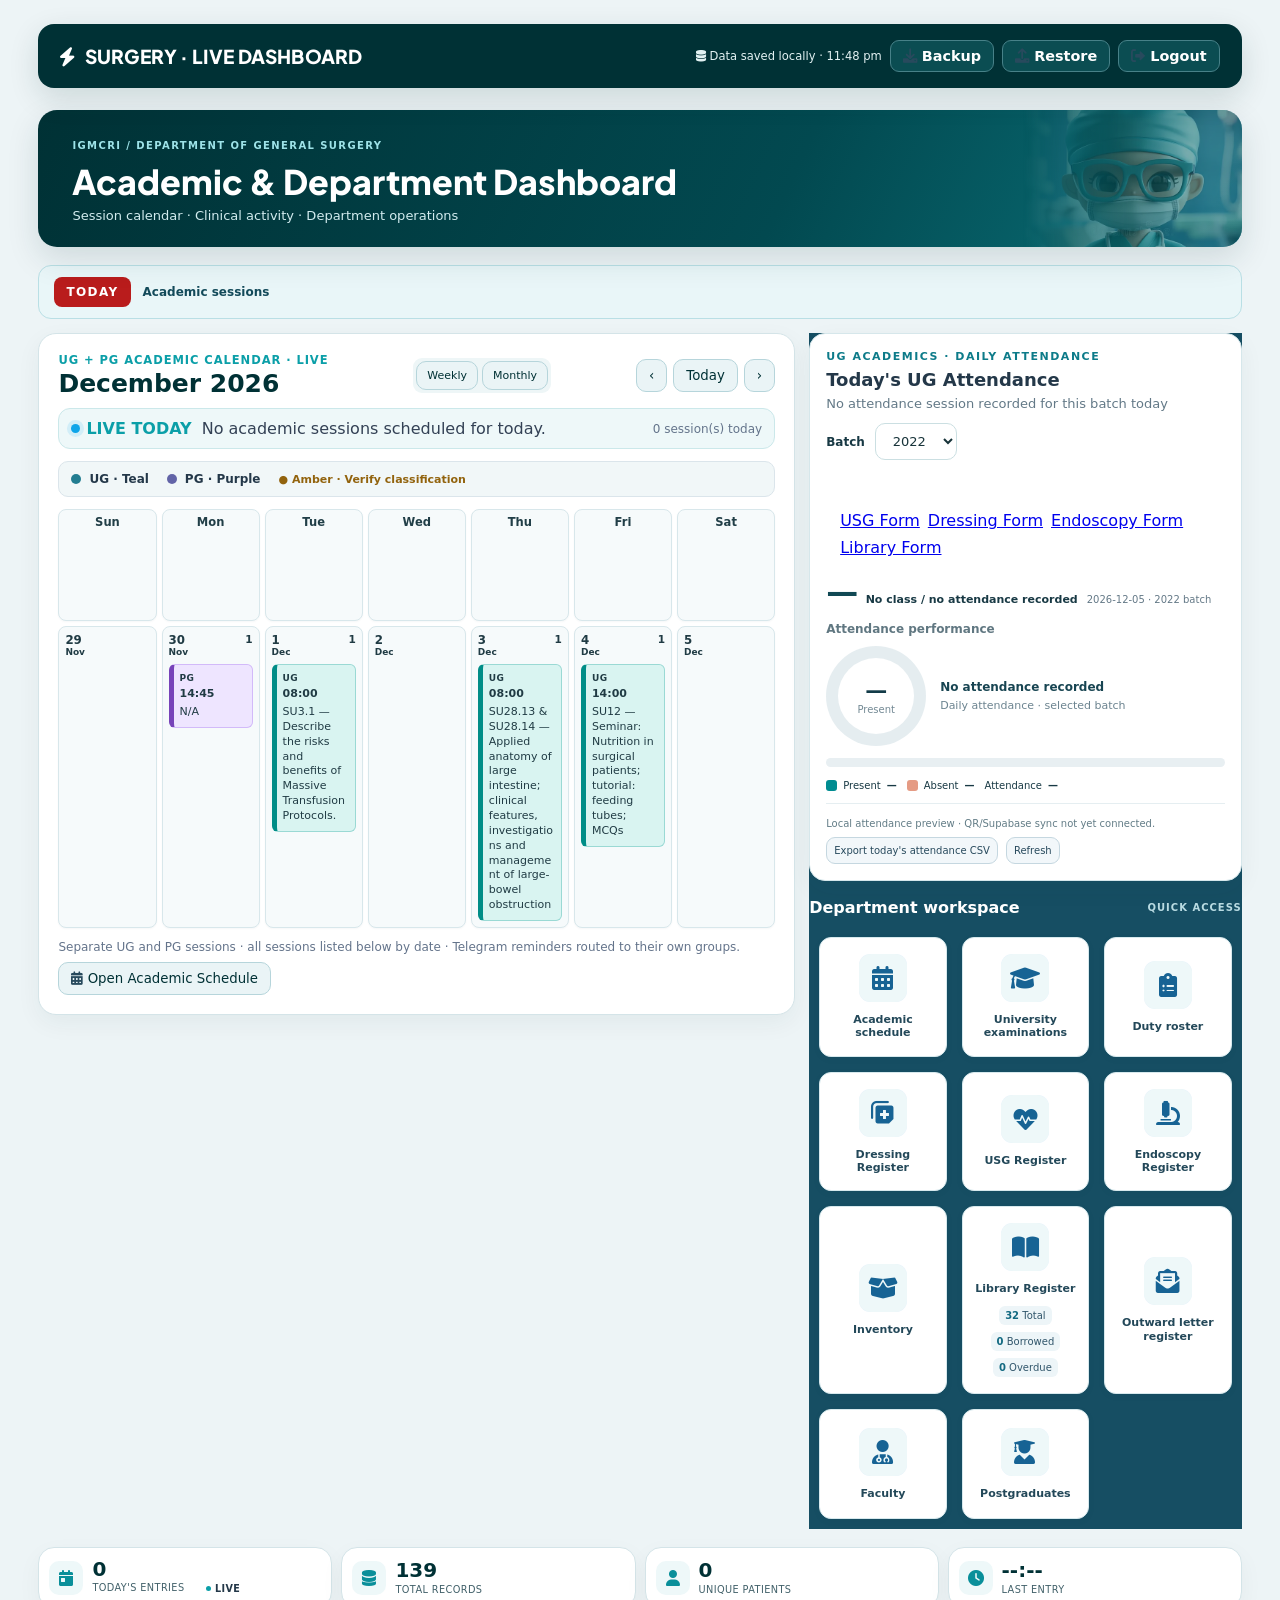
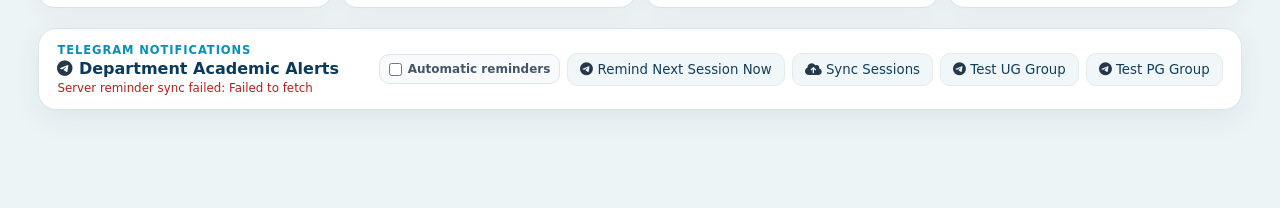
==== commit 92a6dac9: "Connect five standalone registers to main department dashboard" ====
--- a/index.html
+++ b/index.html
@@ -1251,7 +1251,7 @@
         <div id="dashboardAcademicCalendar"></div>
     </section><aside class="ug-attendance-side"><section id="ugAttendanceMain" class="ug-main-panel" style="margin:0;height:100%" aria-label="UG attendance today">
 <div class="ug-main-top"><div><div class="ug-eyebrow">UG ACADEMICS · DAILY ATTENDANCE</div><h2>Today's UG Attendance</h2><p id="ugClassMessage">Checking attendance records…</p></div><div class="ug-main-actions"><label for="ugBatchFilter">Batch</label><select id="ugBatchFilter"><option value="2022">2022</option><option value="2023">2023</option><option value="2024">2024</option></select></div></div>
-<div class="ug-attendance-body"><div class="ug-tally"><div class="ug-tally-number" id="ugTodayRatio">—</div><div class="ug-tally-label" id="ugTodayLabel">No attendance session recorded today</div><div class="ug-tally-note" id="ugTodayDate"></div></div><div class="ug-chart-wrap"><div class="ug-bar-title">Attendance performance</div><div class="ug-ring-row"><div class="ug-ring" id="ugAttendanceRing"><div class="ug-ring-core"><strong id="ugRingPercent">—</strong><small>Present</small></div></div><div class="ug-ring-info"><strong id="ugRingStatus">Awaiting verified attendance</strong><span>Daily attendance · selected batch</span></div></div><div class="ug-stacked-bar" role="img" aria-label="No verified attendance data" id="ugBar"><div class="ug-bar-present" id="ugPresentBar"></div><div class="ug-bar-absent" id="ugAbsentBar"></div></div><div class="ug-chart-legend"><span><i class="ug-legend-present"></i> Present <b id="ugPresentCount">—</b></span><span><i class="ug-legend-absent"></i> Absent <b id="ugAbsentCount">—</b></span><span>Attendance <b id="ugPercent">—</b></span></div></div></div>
+<div style="padding:8px 14px;display:flex;gap:8px;flex-wrap:wrap"><a href="UG_Attendance_Student.html" target="_blank" rel="noopener" style="padding:8px 12px;background:#087f8c;color:white;border-radius:7px;text-decoration:none;font-weight:600">Open UG Attendance Register</a><a href="USG_Register.html" target="_blank" rel="noopener">USG Form</a><a href="Dressing_Register.html" target="_blank" rel="noopener">Dressing Form</a><a href="Endoscopy_Register.html" target="_blank" rel="noopener">Endoscopy Form</a><a href="Library_Register.html" target="_blank" rel="noopener">Library Form</a></div><div class="ug-attendance-body"><div class="ug-tally"><div class="ug-tally-number" id="ugTodayRatio">—</div><div class="ug-tally-label" id="ugTodayLabel">No attendance session recorded today</div><div class="ug-tally-note" id="ugTodayDate"></div></div><div class="ug-chart-wrap"><div class="ug-bar-title">Attendance performance</div><div class="ug-ring-row"><div class="ug-ring" id="ugAttendanceRing"><div class="ug-ring-core"><strong id="ugRingPercent">—</strong><small>Present</small></div></div><div class="ug-ring-info"><strong id="ugRingStatus">Awaiting verified attendance</strong><span>Daily attendance · selected batch</span></div></div><div class="ug-stacked-bar" role="img" aria-label="No verified attendance data" id="ugBar"><div class="ug-bar-present" id="ugPresentBar"></div><div class="ug-bar-absent" id="ugAbsentBar"></div></div><div class="ug-chart-legend"><span><i class="ug-legend-present"></i> Present <b id="ugPresentCount">—</b></span><span><i class="ug-legend-absent"></i> Absent <b id="ugAbsentCount">—</b></span><span>Attendance <b id="ugPercent">—</b></span></div></div></div>
 <div class="ug-main-foot"><span>Local attendance preview · QR/Supabase sync not yet connected.</span><div><button type="button" id="ugExportToday">Export today's attendance CSV</button><button type="button" id="ugRefreshToday">Refresh</button></div></div>
 </section><div class="workspace-side-title">Department workspace <span>Quick access</span></div><div class="grid compact-workspace" id="dashGrid"><!-- cards injected by JS --></div></aside></div>
 
